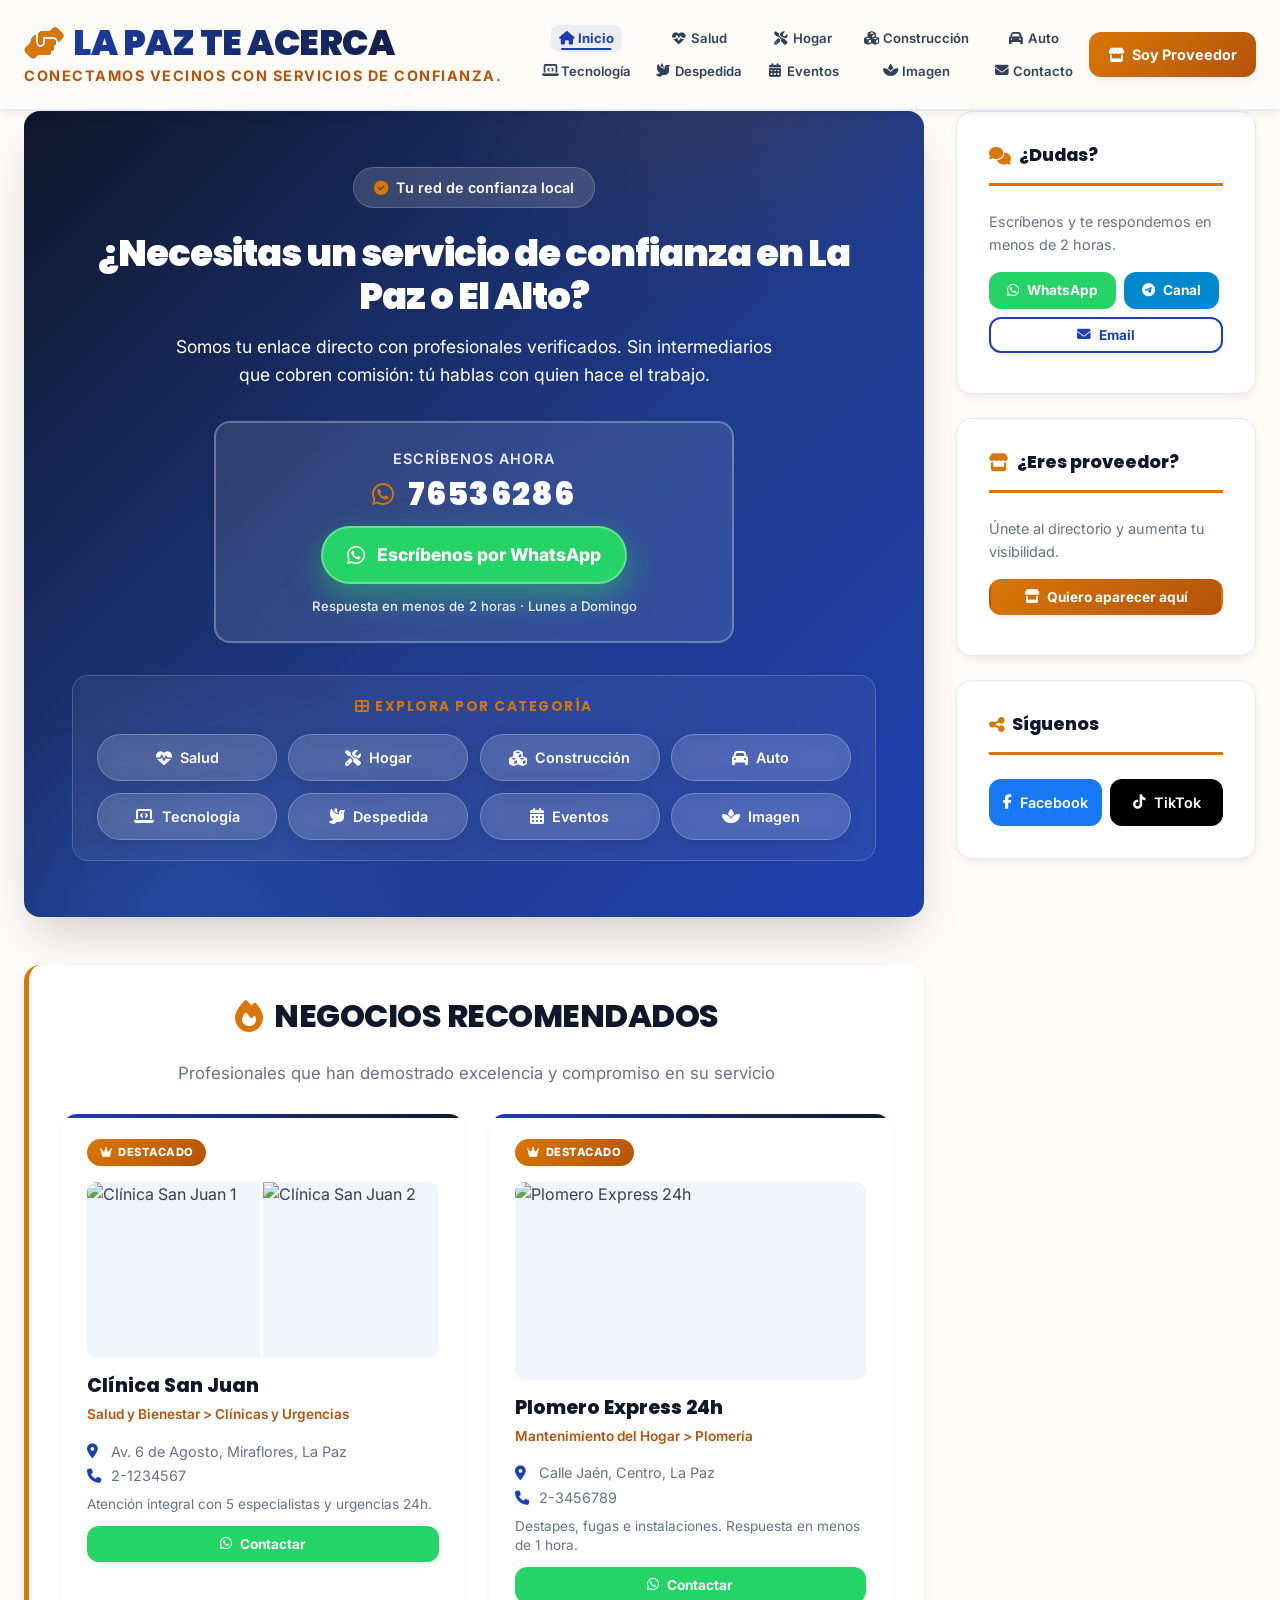
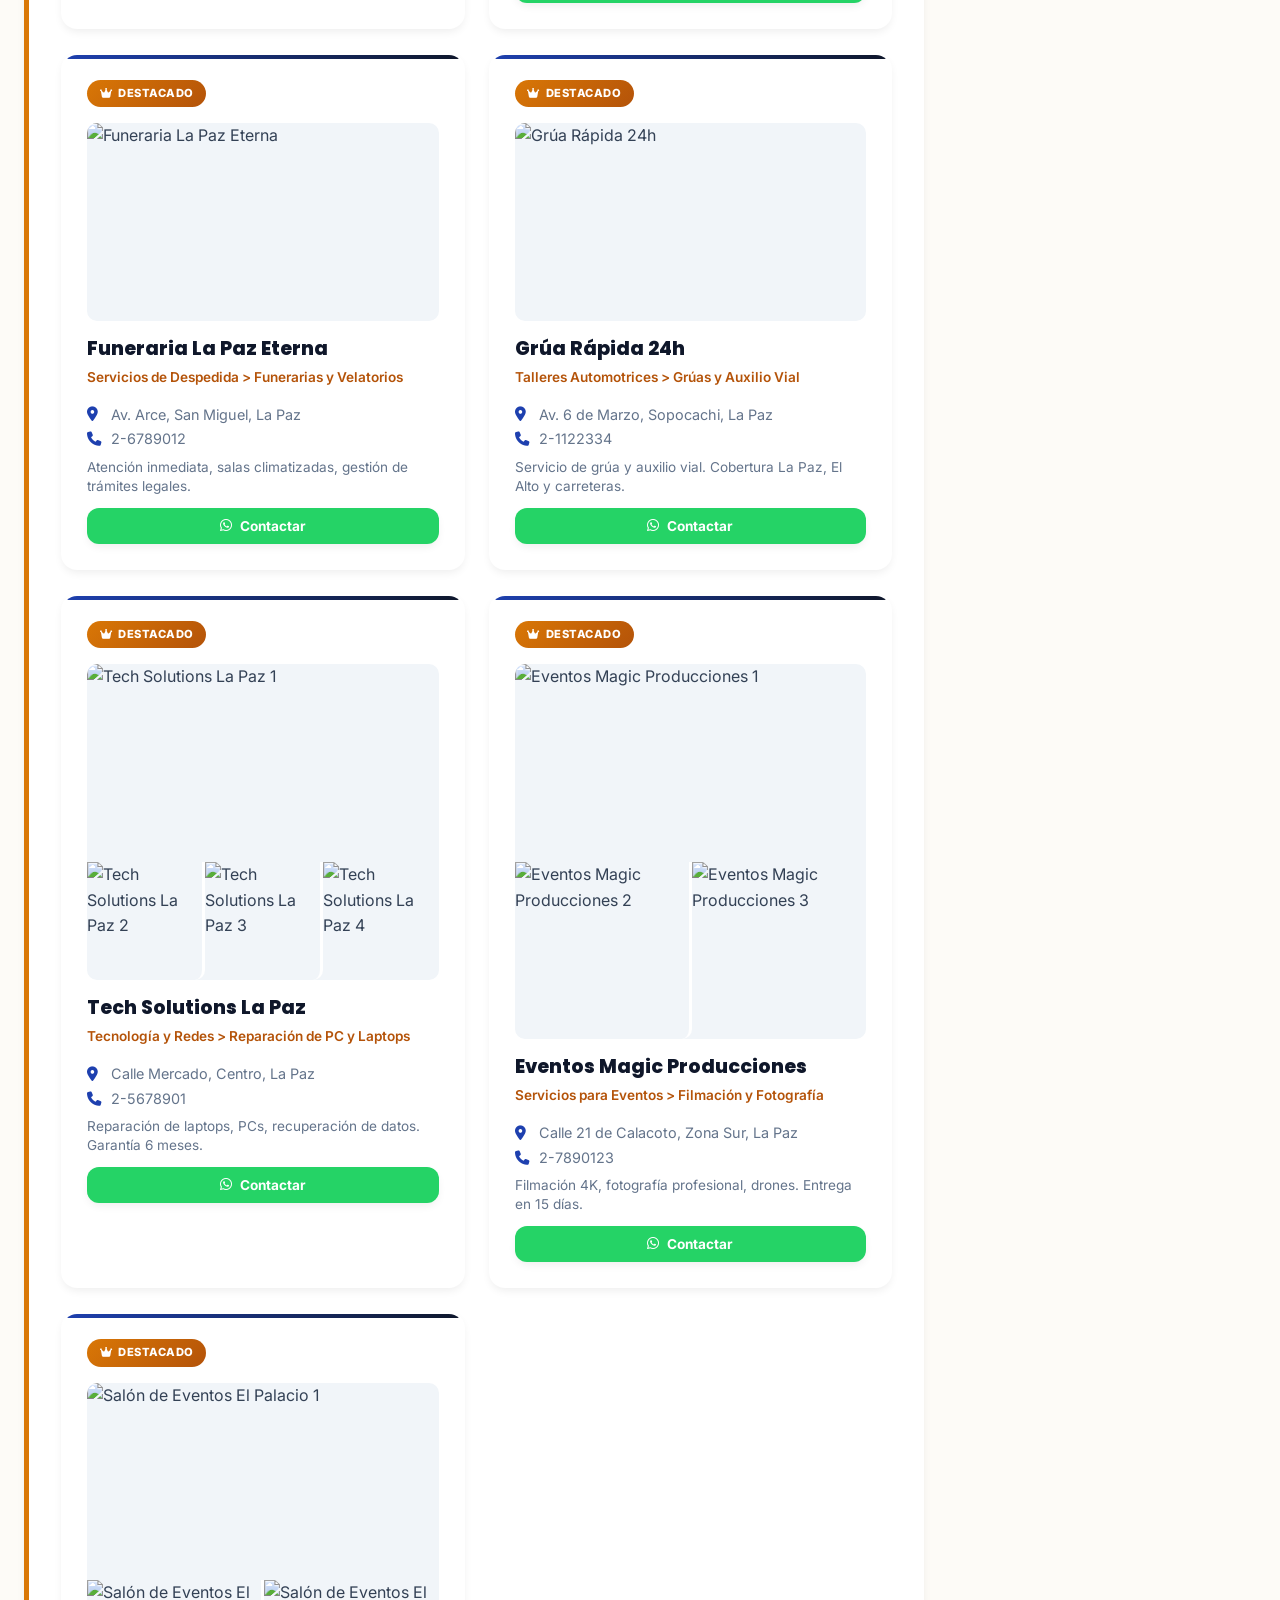
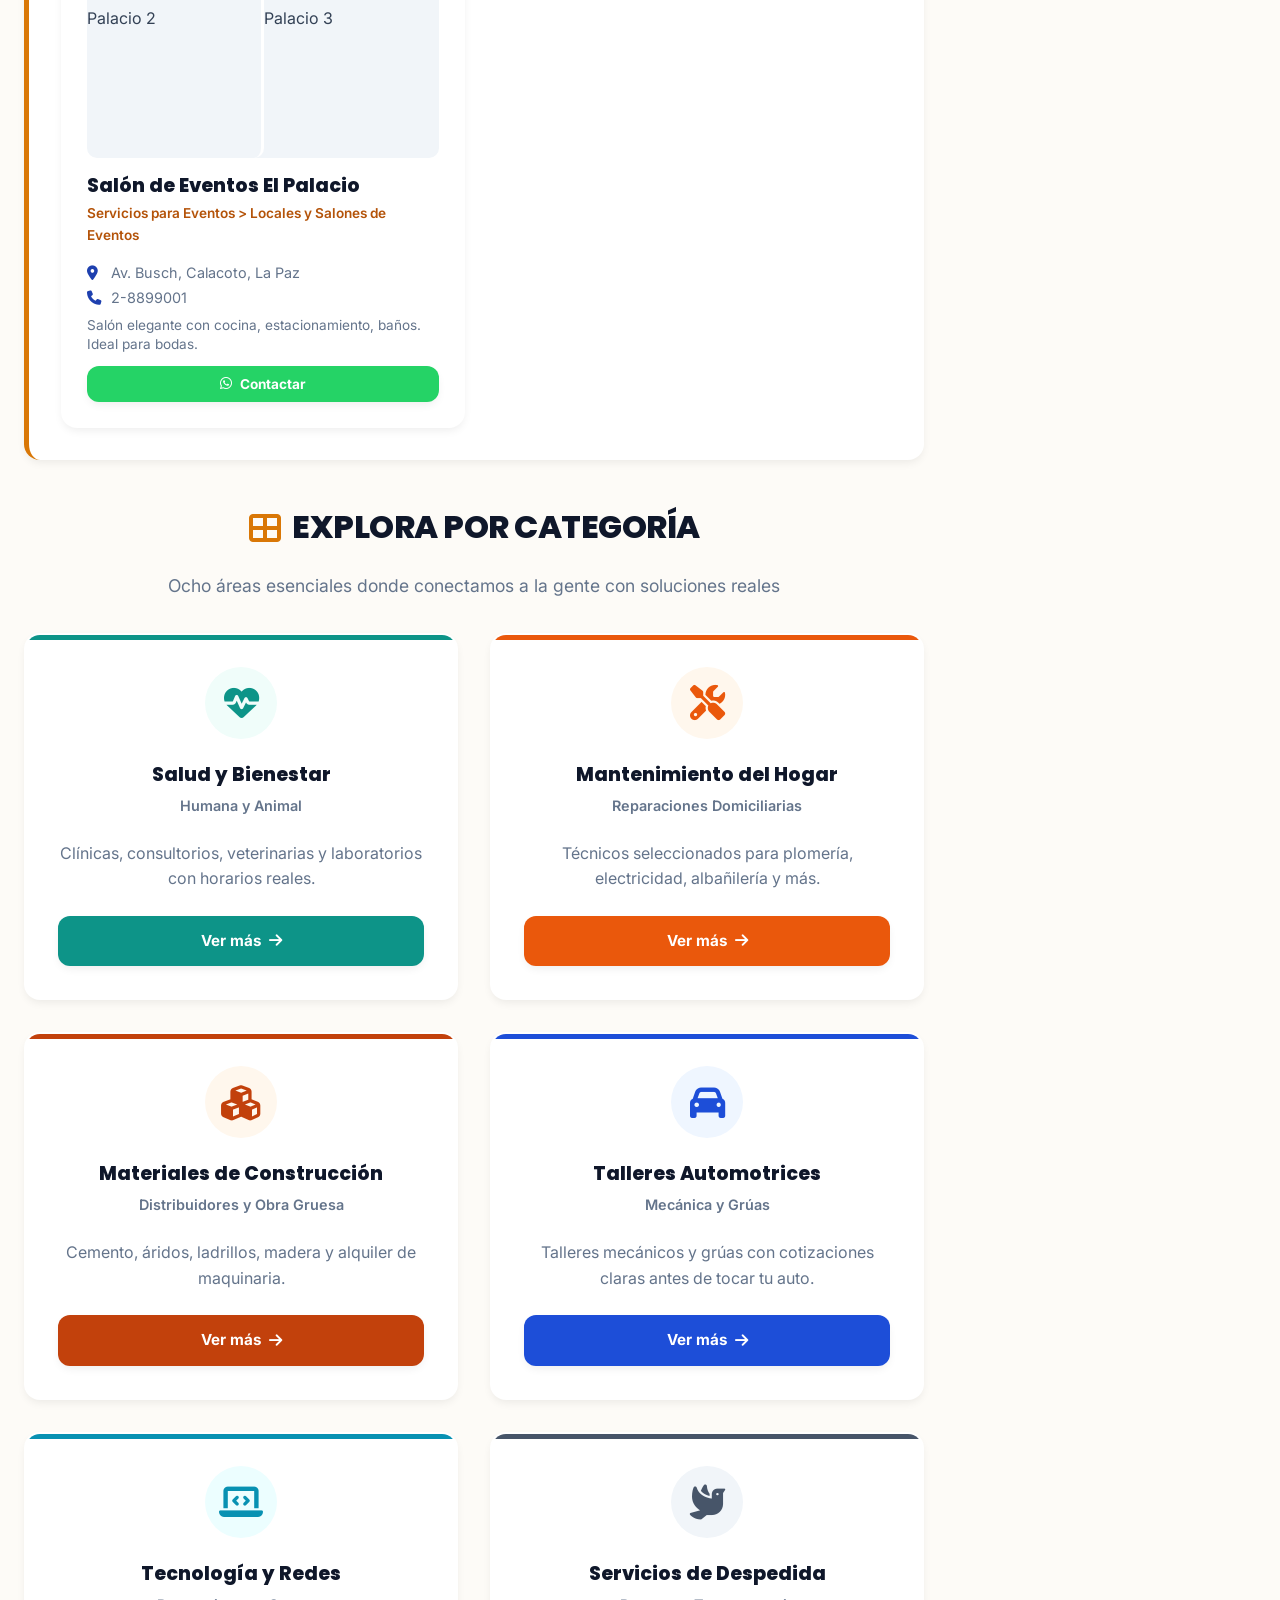
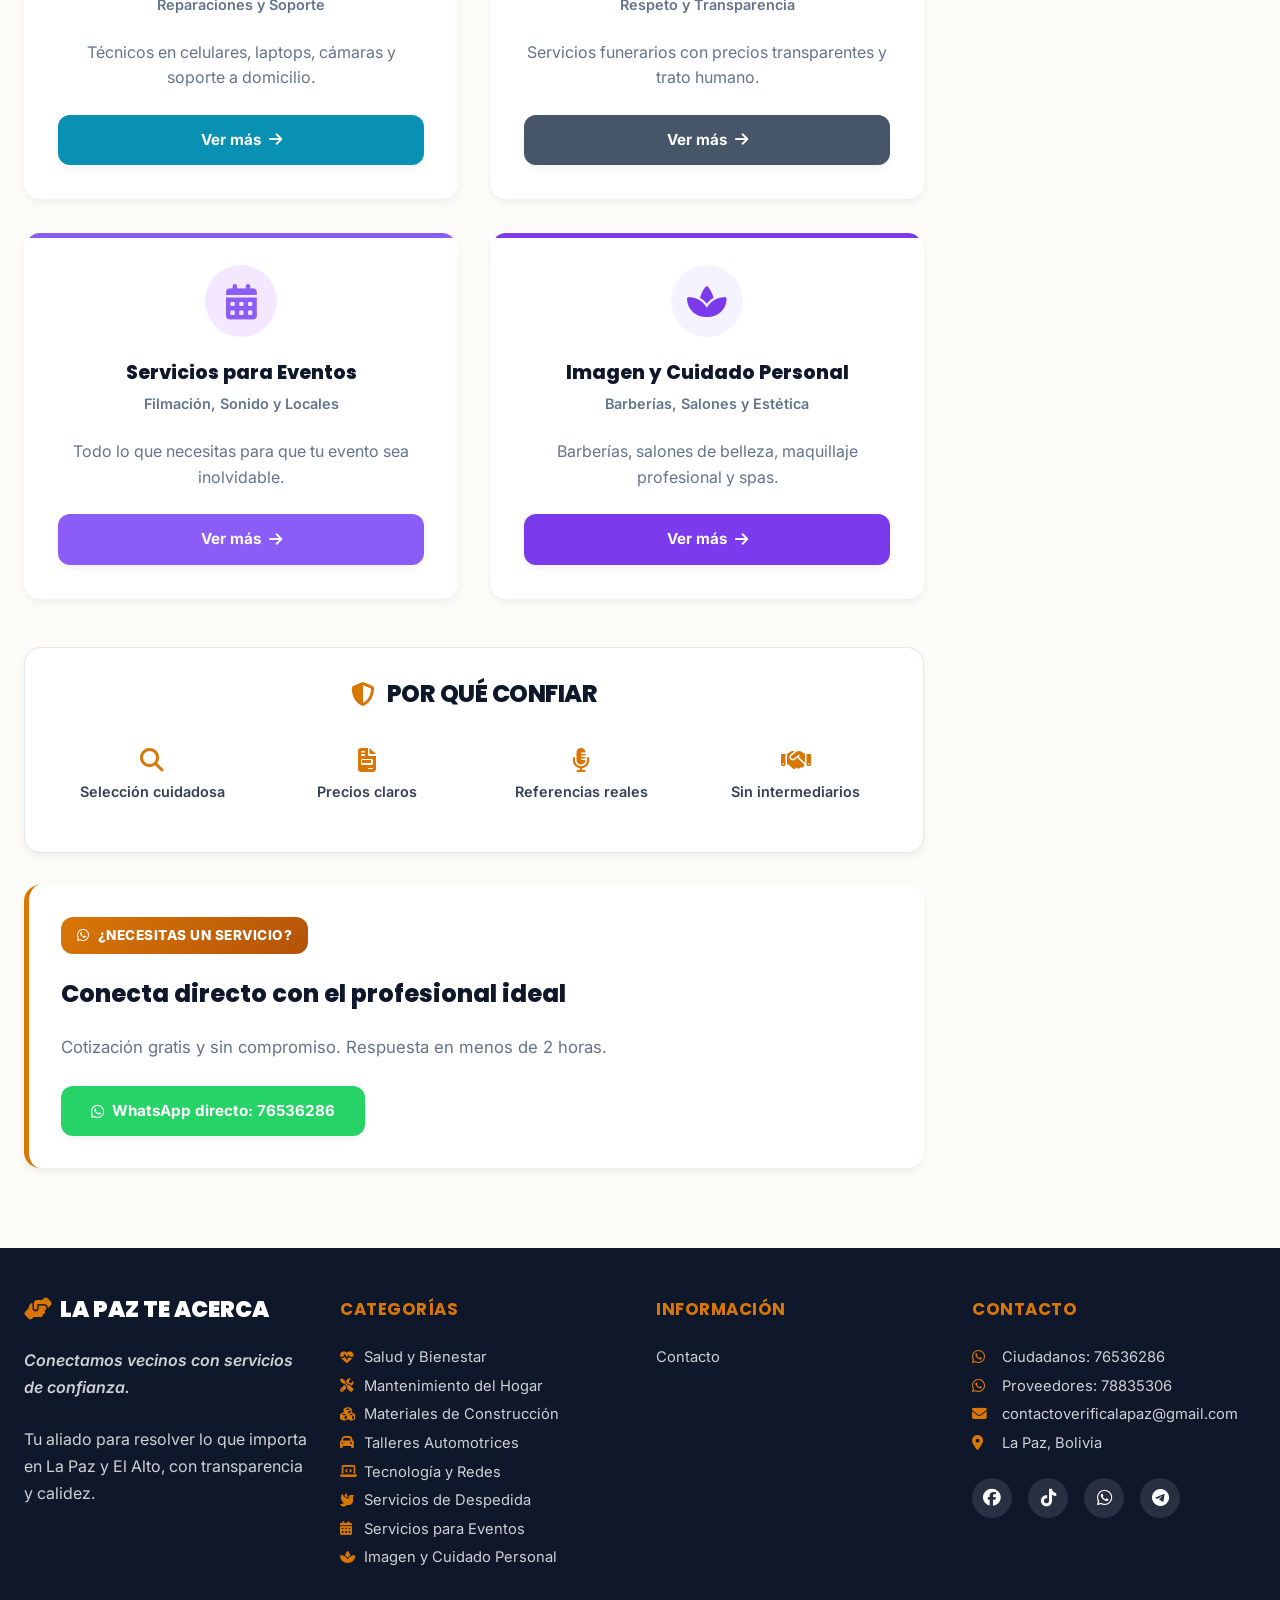
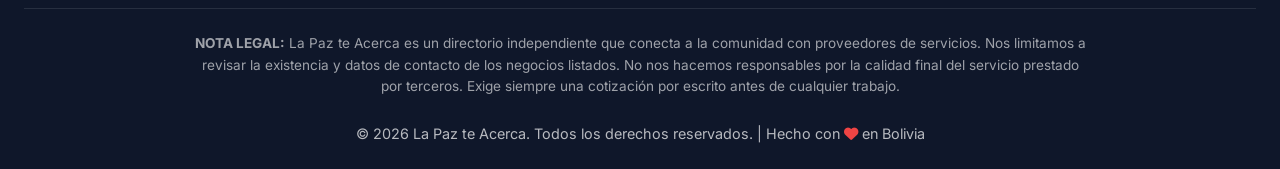
==== index.html @ c063fa9a "Fix v13.8: Cache-buster en registro de SW para evitar recargas manuales" ====
﻿<!DOCTYPE html>
<html lang="es">
<head>
    <meta charset="UTF-8">
    <meta name="viewport" content="width=device-width, initial-scale=1.0">
    <meta name="description" content="La Paz te Acerca - Somos tu enlace directo con servicios de confianza en La Paz y El Alto. Escribe al 76536286 y conéctate sin intermediarios.">
    <meta property="og:title" content="La Paz te Acerca | Tu enlace con servicios de confianza">
    <meta property="og:description" content="Olvídate de buscar a ciegas. Conecta directo con profesionales recomendados en La Paz y El Alto.">
    <meta property="og:type" content="website">
    <meta property="og:url" content="https://lapazteacerca.com/">
    <meta property="og:image" content="https://lapazteacerca.com/img/og-image.jpg">
    <meta property="og:locale" content="es_BO">
    <meta property="og:site_name" content="La Paz te Acerca">
    <meta name="twitter:card" content="summary_large_image">
    <meta name="twitter:title" content="La Paz te Acerca | Tu enlace con servicios de confianza">
    <meta name="twitter:description" content="Conecta directo con profesionales recomendados en La Paz y El Alto.">
    <meta name="twitter:image" content="https://lapazteacerca.com/img/og-image.jpg">
    <meta name="author" content="La Paz te Acerca">
    <meta name="robots" content="index, follow">
    <meta name="theme-color" content="#0F172A">
    <link rel="canonical" href="https://lapazteacerca.com/">
    <title>La Paz te Acerca | Tu enlace con servicios de confianza</title>
    <link rel="icon" type="image/png" href="img/favicon.png">
    <link rel="preconnect" href="https://fonts.googleapis.com">
    <link rel="preconnect" href="https://fonts.gstatic.com" crossorigin>
    <link href="https://fonts.googleapis.com/css2?family=Inter:wght@300;400;500;600;700;800;900&family=Poppins:wght@400;500;600;700;800;900&display=swap" rel="stylesheet">
    <link rel="stylesheet" href="https://cdnjs.cloudflare.com/ajax/libs/font-awesome/6.5.1/css/all.min.css">
    <link rel="stylesheet" href="css/style.css?v=13.0">
    <script>if('serviceWorker' in navigator){navigator.serviceWorker.register('/sw.js?v=13.7').catch(()=>{})}</script>
    <script type="application/ld+json">
    {
        "@context": "https://schema.org",
        "@type": "WebSite",
        "name": "La Paz te Acerca",
        "url": "https://lapazteacerca.com/",
        "description": "Directorio de confianza de servicios en La Paz y El Alto"
    }
    </script>
</head>
<body>

    <!-- ========================================
         HEADER DINÁMICO v13.0
         ======================================== -->
    <header class="header-dynamic" id="header" role="banner">
        <div class="container header-content">
            <a href="index.html" class="logo-link">
                <div class="logo">
                    <h1><i class="fas fa-hands-helping" aria-hidden="true"></i> LA PAZ TE ACERCA</h1>
                    <p class="tagline">Conectamos vecinos con servicios de confianza.</p>
                </div>
            </a>

            <button class="menu-toggle" id="menuToggle" aria-label="Abrir menú" aria-expanded="false" aria-controls="nav">
                <span></span>
                <span></span>
                <span></span>
            </button>

            <nav class="nav-simetrico" id="nav" role="navigation" aria-label="Navegación principal">
                <div class="drawer-header">
                    <span class="drawer-title"><i class="fas fa-hands-helping"></i> La Paz te Acerca</span>
                    <button class="drawer-close" id="drawerClose" aria-label="Cerrar menú"><i class="fas fa-times"></i></button>
                </div>

                <div class="nav-row">
                    <a href="index.html" class="nav-link active" aria-current="page"><i class="fas fa-house" aria-hidden="true"></i> Inicio</a>
                    <a href="salud.html" class="nav-link"><i class="fas fa-heartbeat" aria-hidden="true"></i> Salud</a>
                    <a href="hogar.html" class="nav-link"><i class="fas fa-tools" aria-hidden="true"></i> Hogar</a>
                    <a href="construccion.html" class="nav-link"><i class="fas fa-cubes" aria-hidden="true"></i> Construcción</a>
                    <a href="automotriz.html" class="nav-link"><i class="fas fa-car" aria-hidden="true"></i> Auto</a>
                </div>
                <div class="nav-row">
                    <a href="tecnologia.html" class="nav-link"><i class="fas fa-laptop-code" aria-hidden="true"></i> Tecnología</a>
                    <a href="funerarias.html" class="nav-link"><i class="fas fa-dove" aria-hidden="true"></i> Despedida</a>
                    <a href="eventos.html" class="nav-link"><i class="fas fa-calendar-alt" aria-hidden="true"></i> Eventos</a>
                    <a href="imagen.html" class="nav-link"><i class="fas fa-spa" aria-hidden="true"></i> Imagen</a>
                    <a href="contacto.html" class="nav-link"><i class="fas fa-envelope" aria-hidden="true"></i> Contacto</a>
                </div>

                <a href="contacto.html" class="cta-proveedor drawer-cta">
                    <i class="fas fa-store" aria-hidden="true"></i> Soy Proveedor
                </a>
            </nav>

            <a href="contacto.html" class="cta-proveedor">
                <i class="fas fa-store" aria-hidden="true"></i> Soy Proveedor
            </a>
        </div>
    </header>

    <main class="main-content" role="main">
        <div class="container content-grid">
            <div class="content-main">

                <!-- ========================================
                     HERO v13.0
                     ======================================== -->
                <section class="hero" aria-labelledby="hero-title">
                    <div class="hero-content">
                        <div class="hero-badge fade-in" data-categoria="Inicio">
                            <i class="fas fa-check-circle" aria-hidden="true"></i>
                            Tu red de confianza local
                        </div>

                        <h2 class="hero-title fade-in" id="hero-title">
                            ¿Necesitas un servicio de confianza en La Paz o El Alto?
                        </h2>

                        <p class="hero-subtitle fade-in">
                            Somos tu enlace directo con profesionales verificados. Sin intermediarios que cobren comisión: tú hablas con quien hace el trabajo.
                        </p>

                        <div class="hero-number fade-in">
                            <p class="hero-number-label">Escríbenos ahora</p>
                            <a href="https://wa.me/59176536286" class="hero-number-tel" target="_blank" rel="noopener noreferrer">
                                <i class="fab fa-whatsapp" aria-hidden="true"></i>
                                76536286
                            </a>
                            <div class="hero-number-actions">
                                <a href="https://wa.me/59176536286?text=Hola,%20necesito%20un%20servicio%20en%20La%20Paz" 
                                   class="btn-wa-hero" 
                                   target="_blank" 
                                   rel="noopener noreferrer">
                                    <i class="fab fa-whatsapp" aria-hidden="true"></i>
                                    Escríbenos por WhatsApp
                                </a>
                            </div>
                            <p class="hero-number-note">Respuesta en menos de 2 horas · Lunes a Domingo</p>
                        </div>

                        <div class="hero-chips-wrapper fade-in">
                            <p class="hero-chips-title">
                                <i class="fas fa-th-large" aria-hidden="true"></i> Explora por categoría
                            </p>
                            <div class="hero-chips" id="heroChips">
                                <a href="salud.html" class="chip"><i class="fas fa-heartbeat"></i> Salud</a>
                                <a href="hogar.html" class="chip"><i class="fas fa-tools"></i> Hogar</a>
                                <a href="construccion.html" class="chip"><i class="fas fa-cubes"></i> Construcción</a>
                                <a href="automotriz.html" class="chip"><i class="fas fa-car"></i> Auto</a>
                                <a href="tecnologia.html" class="chip"><i class="fas fa-laptop-code"></i> Tecnología</a>
                                <a href="funerarias.html" class="chip"><i class="fas fa-dove"></i> Despedida</a>
                                <a href="eventos.html" class="chip"><i class="fas fa-calendar-alt"></i> Eventos</a>
                                <a href="imagen.html" class="chip"><i class="fas fa-spa"></i> Imagen</a>
                            </div>
                        </div>
                    </div>
                </section>

                <!-- ========================================
                     NEGOCIOS RECOMENDADOS
                     ======================================== -->
                <section class="featured-section fade-in" aria-labelledby="destacados-title">
                    <h2 class="section-title" id="destacados-title">
                        <i class="fas fa-fire" aria-hidden="true"></i>
                        NEGOCIOS RECOMENDADOS
                    </h2>
                    <p class="section-description">
                        Profesionales que han demostrado excelencia y compromiso en su servicio
                    </p>
                    <div id="destacados-container" class="destacados-grid">
                        <div class="skeleton-card"><div class="skeleton-badge"></div><div class="skeleton-title"></div><div class="skeleton-text"></div><div class="skeleton-text short"></div><div class="skeleton-button"></div></div>
                        <div class="skeleton-card"><div class="skeleton-badge"></div><div class="skeleton-title"></div><div class="skeleton-text"></div><div class="skeleton-text short"></div><div class="skeleton-button"></div></div>
                        <div class="skeleton-card"><div class="skeleton-badge"></div><div class="skeleton-title"></div><div class="skeleton-text"></div><div class="skeleton-text short"></div><div class="skeleton-button"></div></div>
                    </div>
                </section>

                <!-- ========================================
                     CATEGORÍAS
                     ======================================== -->
                <section class="categories-section" id="categorias" aria-labelledby="categorias-title">
                    <h2 class="section-title fade-in" id="categorias-title">
                        <i class="fas fa-th-large" aria-hidden="true"></i>
                        EXPLORA POR CATEGORÍA
                    </h2>
                    <p class="section-description fade-in">
                        Ocho áreas esenciales donde conectamos a la gente con soluciones reales
                    </p>
                    <div class="categories-grid" id="categoriesGrid">

                        <article class="category-card category-salud fade-in">
                            <div class="category-icon"><i class="fas fa-heartbeat" aria-hidden="true"></i></div>
                            <h3>Salud y Bienestar</h3>
                            <p class="category-subtitle">Humana y Animal</p>
                            <p>Clínicas, consultorios, veterinarias y laboratorios con horarios reales.</p>
                            <div class="category-actions">
                                <a href="salud.html" class="btn btn-salud">Ver más <i class="fas fa-arrow-right" aria-hidden="true"></i></a>
                            </div>
                        </article>

                        <article class="category-card category-hogar fade-in">
                            <div class="category-icon"><i class="fas fa-tools" aria-hidden="true"></i></div>
                            <h3>Mantenimiento del Hogar</h3>
                            <p class="category-subtitle">Reparaciones Domiciliarias</p>
                            <p>Técnicos seleccionados para plomería, electricidad, albañilería y más.</p>
                            <div class="category-actions">
                                <a href="hogar.html" class="btn btn-hogar">Ver más <i class="fas fa-arrow-right" aria-hidden="true"></i></a>
                            </div>
                        </article>

                        <article class="category-card category-construccion fade-in">
                            <div class="category-icon"><i class="fas fa-cubes" aria-hidden="true"></i></div>
                            <h3>Materiales de Construcción</h3>
                            <p class="category-subtitle">Distribuidores y Obra Gruesa</p>
                            <p>Cemento, áridos, ladrillos, madera y alquiler de maquinaria.</p>
                            <div class="category-actions">
                                <a href="construccion.html" class="btn btn-construccion">Ver más <i class="fas fa-arrow-right" aria-hidden="true"></i></a>
                            </div>
                        </article>

                        <article class="category-card category-auto fade-in">
                            <div class="category-icon"><i class="fas fa-car" aria-hidden="true"></i></div>
                            <h3>Talleres Automotrices</h3>
                            <p class="category-subtitle">Mecánica y Grúas</p>
                            <p>Talleres mecánicos y grúas con cotizaciones claras antes de tocar tu auto.</p>
                            <div class="category-actions">
                                <a href="automotriz.html" class="btn btn-auto">Ver más <i class="fas fa-arrow-right" aria-hidden="true"></i></a>
                            </div>
                        </article>

                        <article class="category-card category-tecnologia fade-in">
                            <div class="category-icon"><i class="fas fa-laptop-code" aria-hidden="true"></i></div>
                            <h3>Tecnología y Redes</h3>
                            <p class="category-subtitle">Reparaciones y Soporte</p>
                            <p>Técnicos en celulares, laptops, cámaras y soporte a domicilio.</p>
                            <div class="category-actions">
                                <a href="tecnologia.html" class="btn btn-tecnologia">Ver más <i class="fas fa-arrow-right" aria-hidden="true"></i></a>
                            </div>
                        </article>

                        <article class="category-card category-funeraria fade-in">
                            <div class="category-icon"><i class="fas fa-dove" aria-hidden="true"></i></div>
                            <h3>Servicios de Despedida</h3>
                            <p class="category-subtitle">Respeto y Transparencia</p>
                            <p>Servicios funerarios con precios transparentes y trato humano.</p>
                            <div class="category-actions">
                                <a href="funerarias.html" class="btn btn-funeraria">Ver más <i class="fas fa-arrow-right" aria-hidden="true"></i></a>
                            </div>
                        </article>

                        <article class="category-card category-eventos fade-in">
                            <div class="category-icon"><i class="fas fa-calendar-alt" aria-hidden="true"></i></div>
                            <h3>Servicios para Eventos</h3>
                            <p class="category-subtitle">Filmación, Sonido y Locales</p>
                            <p>Todo lo que necesitas para que tu evento sea inolvidable.</p>
                            <div class="category-actions">
                                <a href="eventos.html" class="btn btn-eventos">Ver más <i class="fas fa-arrow-right" aria-hidden="true"></i></a>
                            </div>
                        </article>

                        <article class="category-card category-imagen fade-in">
                            <div class="category-icon"><i class="fas fa-spa" aria-hidden="true"></i></div>
                            <h3>Imagen y Cuidado Personal</h3>
                            <p class="category-subtitle">Barberías, Salones y Estética</p>
                            <p>Barberías, salones de belleza, maquillaje profesional y spas.</p>
                            <div class="category-actions">
                                <a href="imagen.html" class="btn btn-imagen">Ver más <i class="fas fa-arrow-right" aria-hidden="true"></i></a>
                            </div>
                        </article>

                    </div>
                </section>

                <!-- ========================================
                     TRUST BAR
                     ======================================== -->
                <section class="trust-bar fade-in" aria-labelledby="trust-title">
                    <h2 class="section-title" id="trust-title" style="font-size:1.5rem;">
                        <i class="fas fa-shield-alt" aria-hidden="true"></i>
                        POR QUÉ CONFIAR
                    </h2>
                    <div class="trust-grid">
                        <div class="trust-item"><i class="fas fa-search" aria-hidden="true"></i><span>Selección cuidadosa</span></div>
                        <div class="trust-item"><i class="fas fa-file-invoice" aria-hidden="true"></i><span>Precios claros</span></div>
                        <div class="trust-item"><i class="fas fa-microphone-alt" aria-hidden="true"></i><span>Referencias reales</span></div>
                        <div class="trust-item"><i class="fas fa-handshake" aria-hidden="true"></i><span>Sin intermediarios</span></div>
                    </div>
                </section>

                <!-- ========================================
                     CTA FINAL
                     ======================================== -->
                <section class="featured-section fade-in cta-final" aria-labelledby="cta-title">
                    <div class="featured-badge">
                        <i class="fab fa-whatsapp" aria-hidden="true"></i>
                        ¿NECESITAS UN SERVICIO?
                    </div>
                    <h3 id="cta-title">Conecta directo con el profesional ideal</h3>
                    <p>Cotización gratis y sin compromiso. Respuesta en menos de 2 horas.</p>
                    <a href="https://wa.me/59176536286?text=Hola,%20necesito%20un%20servicio"
                       class="btn btn-whatsapp"
                       target="_blank"
                       rel="noopener noreferrer">
                        <i class="fab fa-whatsapp" aria-hidden="true"></i>
                        WhatsApp directo: 76536286
                    </a>
                </section>

            </div>

            <!-- ========================================
                 SIDEBAR
                 ======================================== -->
            <aside class="sidebar" role="complementary">

                <div class="sidebar-section fade-in">
                    <h3><i class="fas fa-comments" aria-hidden="true"></i> ¿Dudas?</h3>
                    <p style="font-size:.9rem; margin-bottom:1rem;">Escríbenos y te respondemos en menos de 2 horas.</p>
                    <div style="display:flex; gap:.5rem; flex-wrap:wrap;">
                        <a href="https://wa.me/59176536286" class="btn btn-whatsapp btn-sm" target="_blank" rel="noopener noreferrer"><i class="fab fa-whatsapp" aria-hidden="true"></i> WhatsApp</a>
                        <a href="https://t.me/verificalapaz" class="btn btn-telegram btn-sm" target="_blank" rel="noopener noreferrer"><i class="fab fa-telegram" aria-hidden="true"></i> Canal</a>
                    </div>
                    <a href="mailto:contactoverificalapaz@gmail.com" class="btn btn-outline btn-sm btn-block" style="margin-top:.5rem;"><i class="fas fa-envelope" aria-hidden="true"></i> Email</a>
                </div>

                <div class="sidebar-section fade-in">
                    <h3><i class="fas fa-store" aria-hidden="true"></i> ¿Eres proveedor?</h3>
                    <p style="font-size:.9rem; margin-bottom:1rem;">Únete al directorio y aumenta tu visibilidad.</p>
                    <a href="contacto.html" class="btn btn-primary btn-sm btn-block"><i class="fas fa-store" aria-hidden="true"></i> Quiero aparecer aquí</a>
                </div>

                <div class="sidebar-section fade-in">
                    <h3><i class="fas fa-share-alt" aria-hidden="true"></i> Síguenos</h3>
                    <div class="social-grid">
                        <a href="https://facebook.com/ContactoverificaLaPaz" class="social-link facebook" target="_blank" rel="noopener noreferrer"><i class="fab fa-facebook-f" aria-hidden="true"></i><span>Facebook</span></a>
                        <a href="https://tiktok.com/@verifica_la_paz" class="social-link tiktok" target="_blank" rel="noopener noreferrer"><i class="fab fa-tiktok" aria-hidden="true"></i><span>TikTok</span></a>
                    </div>
                </div>

            </aside>
        </div>
    </main>

    <!-- ========================================
         FOOTER
         ======================================== -->
    <footer class="footer" role="contentinfo">
        <div class="container">
            <div class="footer-content">

                <div class="footer-section">
                    <h3><i class="fas fa-hands-helping" aria-hidden="true"></i> LA PAZ TE ACERCA</h3>
                    <p class="footer-tagline">Conectamos vecinos con servicios de confianza.</p>
                    <p>Tu aliado para resolver lo que importa en La Paz y El Alto, con transparencia y calidez.</p>
                </div>

                <div class="footer-section">
                    <h4>Categorías</h4>
                    <ul>
                        <li><a href="salud.html"><i class="fas fa-heartbeat" aria-hidden="true"></i> Salud y Bienestar</a></li>
                        <li><a href="hogar.html"><i class="fas fa-tools" aria-hidden="true"></i> Mantenimiento del Hogar</a></li>
                        <li><a href="construccion.html"><i class="fas fa-cubes" aria-hidden="true"></i> Materiales de Construcción</a></li>
                        <li><a href="automotriz.html"><i class="fas fa-car" aria-hidden="true"></i> Talleres Automotrices</a></li>
                        <li><a href="tecnologia.html"><i class="fas fa-laptop-code" aria-hidden="true"></i> Tecnología y Redes</a></li>
                        <li><a href="funerarias.html"><i class="fas fa-dove" aria-hidden="true"></i> Servicios de Despedida</a></li>
                        <li><a href="eventos.html"><i class="fas fa-calendar-alt" aria-hidden="true"></i> Servicios para Eventos</a></li>
                        <li><a href="imagen.html"><i class="fas fa-spa" aria-hidden="true"></i> Imagen y Cuidado Personal</a></li>
                    </ul>
                </div>

                <div class="footer-section">
                    <h4>Información</h4>
                    <ul><li><a href="contacto.html">Contacto</a></li></ul>
                </div>

                <div class="footer-section">
                    <h4>Contacto</h4>
                    <ul class="contact-info">
                        <li><i class="fab fa-whatsapp" aria-hidden="true"></i> Ciudadanos: 76536286</li>
                        <li><i class="fab fa-whatsapp" aria-hidden="true"></i> Proveedores: 78835306</li>
                        <li><i class="fas fa-envelope" aria-hidden="true"></i> contactoverificalapaz@gmail.com</li>
                        <li><i class="fas fa-map-marker-alt" aria-hidden="true"></i> La Paz, Bolivia</li>
                    </ul>
                    <div class="footer-social">
                        <a href="https://facebook.com/ContactoverificaLaPaz" target="_blank" rel="noopener noreferrer" aria-label="Facebook"><i class="fab fa-facebook" aria-hidden="true"></i></a>
                        <a href="https://tiktok.com/@verifica_la_paz" target="_blank" rel="noopener noreferrer" aria-label="TikTok"><i class="fab fa-tiktok" aria-hidden="true"></i></a>
                        <a href="https://wa.me/59176536286" target="_blank" rel="noopener noreferrer" aria-label="WhatsApp"><i class="fab fa-whatsapp" aria-hidden="true"></i></a>
                        <a href="https://t.me/verificalapaz" target="_blank" rel="noopener noreferrer" aria-label="Telegram"><i class="fab fa-telegram" aria-hidden="true"></i></a>
                    </div>
                </div>

            </div>

            <div class="footer-bottom">
                <div class="footer-legal">
                    <p><strong>NOTA LEGAL:</strong> La Paz te Acerca es un directorio independiente que conecta a la comunidad con proveedores de servicios. Nos limitamos a revisar la existencia y datos de contacto de los negocios listados. No nos hacemos responsables por la calidad final del servicio prestado por terceros. Exige siempre una cotización por escrito antes de cualquier trabajo.</p>
                </div>
                <p class="copyright">© <span id="current-year"></span> La Paz te Acerca. Todos los derechos reservados. | Hecho con <i class="fas fa-heart" aria-hidden="true"></i> en Bolivia</p>
            </div>
        </div>
    </footer>

    <!-- ========================================
         TOAST / BACK TO TOP / OVERLAY
         ======================================== -->
    <div id="toast-container" class="toast-container" aria-live="polite" aria-atomic="true"></div>
    <button id="backToTop" class="back-to-top" aria-label="Volver arriba" title="Volver arriba"><i class="fas fa-arrow-up" aria-hidden="true"></i></button>
    <div class="nav-overlay" id="navOverlay"></div>

    <!-- ========================================
         SCRIPTS
         ======================================== -->
    <script src="js/main.js?v=13.0"></script>
    <script>
        document.getElementById('current-year').textContent = new Date().getFullYear();
    </script>

</body>
</html>
---- css/style.css ----
﻿/* ============================================================
   LA PAZ TE ACERCA — CSS PÚBLICO v13.6
   Doctrina: rescatar lo operativo, reinventar lo estético.
   
   Cambios v13.0:
   - Importa tokens.css (variables compartidas con admin).
   - Eliminado .mobile-showcase (código muerto).
   - Filtros dinámicos (no depende del texto del HTML).
   - WhatsApp seguro (no convierte fijos en enlaces).
   
   Cambios v13.1:
   - FIX: Logo con padding-right para respiración visual.
   
   Cambios v13.2:
   - FIX: Sidebar contacto legible (texto gris oscuro sobre blanco).
   
   Cambios v13.3:
   - FIX: Header simplificado - menú centrado sin CTA.
   
   Cambios v13.4:
   - FIX: Grid 3 columnas (logo | nav centrado | CTA).
   
   Cambios v13.5:
   - FIX: Nav en grid 5×2 (como chips del hero).
   
   Cambios v13.6:
   - FIX: Header gap reducido para evitar solapamiento CTA.
   - FIX: Nav-link padding ajustado para mejor distribución.
   ============================================================ */

@import url('tokens.css');

/* ---------- 0. RESET ---------- */
*, *::before, *::after { margin: 0; padding: 0; box-sizing: border-box; }

html { scroll-behavior: smooth; font-size: 16px; }

body {
  font-family: var(--f-cuerpo);
  font-size: var(--fs-body);
  line-height: 1.6;
  color: var(--gris-oscuro);
  background: var(--fondo);
  -webkit-font-smoothing: antialiased;
  -moz-osx-font-smoothing: grayscale;
  overflow-x: hidden;
}

::selection { background: var(--ocre-calidad); color: var(--blanco); }

img { max-width: 100%; height: auto; display: block; }

a { text-decoration: none; color: inherit; }

ul { list-style: none; }

*:focus-visible {
  outline: 3px solid var(--ocre-calidad);
  outline-offset: 2px;
  border-radius: var(--r-sm);
}

.container { max-width: 1280px; margin: 0 auto; padding: 0 1.5rem; width: 100%; }

.content-grid { display: grid; grid-template-columns: 1fr; gap: var(--sp-4); align-items: start; }
.content-main { min-width: 0; }

@media (min-width: 992px) {
  .content-grid { grid-template-columns: 1fr 300px; }
}

/* ============================================================
   1. HEADER + NAV (3 columnas: logo | nav grid 5×2 | CTA)
   ============================================================ */
.header-dynamic {
  background: rgba(253, 251, 247, .98);
  backdrop-filter: blur(18px);
  -webkit-backdrop-filter: blur(18px);
  border-bottom: 2px solid rgba(226, 232, 240, .8);
  padding: var(--sp-3) 0;
  position: sticky;
  top: 0;
  z-index: var(--z-header);
  box-shadow: var(--sh-2);
  transition: var(--t-norm);
}

.header-dynamic.scrolled { padding: var(--sp-2) 0; box-shadow: var(--sh-3); }

/* FIX v13.6: Gap reducido de sp-3 a sp-2 para evitar solapamiento */
.header-content {
  display: grid;
  grid-template-columns: auto 1fr auto;
  align-items: center;
  gap: var(--sp-2); /* 16px en lugar de 24px */
  width: 100%;
  max-width: 1400px;
  margin: 0 auto;
  padding: 0 1.5rem;
}

/* Logo */
.logo-link { display: flex; text-decoration: none; }

/* FIX v13.1 + v13.6: Padding derecho reducido */
.logo { 
  display: flex; 
  flex-direction: column; 
  flex-shrink: 0;
  padding-right: var(--sp-2); /* 16px en lugar de 24px */
}

.logo h1 {
  font-family: var(--f-titulo);
  font-size: clamp(1.5rem, 4vw, 2.2rem);
  font-weight: 900;
  background: var(--grad-azul);
  -webkit-background-clip: text;
  background-clip: text;
  -webkit-text-fill-color: transparent;
  letter-spacing: -.5px;
  display: flex;
  align-items: center;
  gap: .6rem;
  line-height: 1.1;
  white-space: nowrap;
  transition: transform .3s;
}

.logo h1 i {
  color: var(--ocre-calidad);
  -webkit-text-fill-color: var(--ocre-calidad);
  font-size: clamp(1.4rem, 4vw, 2rem);
}

.logo-link:hover .logo h1 { transform: scale(1.03); }

.tagline {
  font-size: clamp(.75rem, 1.5vw, .9rem);
  color: var(--ocre-oscuro);
  font-weight: 700;
  text-transform: uppercase;
  letter-spacing: 1.5px;
  margin-top: 4px;
  line-height: 1.3;
  white-space: nowrap;
}

/* FIX v13.5 + v13.6: NAV en grid 5×2 con padding ajustado */
.nav-simetrico {
  display: grid;
  grid-template-columns: repeat(5, 1fr);
  grid-template-rows: repeat(2, auto);
  justify-items: center;
  align-items: center;
  gap: .4rem .6rem; /* Reducido de .5rem .8rem */
  flex: 1;
  min-width: 0;
}

.nav-row { display: contents; }

/* FIX v13.6: Padding reducido para que quepan mejor los 10 items */
.nav-link {
  display: flex;
  align-items: center;
  justify-content: center;
  gap: .3rem; /* Reducido de .4rem */
  color: var(--gris-oscuro);
  font-weight: 600;
  font-size: .82rem; /* Reducido de .85rem */
  padding: .4rem .5rem; /* Reducido de .5rem .7rem */
  border-radius: var(--r-sm);
  transition: var(--t-fast);
  position: relative;
  white-space: nowrap;
  line-height: 1;
}

.nav-link::after {
  content: '';
  position: absolute;
  bottom: 2px;
  left: 50%;
  transform: translateX(-50%);
  width: 0;
  height: 2px;
  background: var(--azul-confianza);
  transition: var(--t-norm);
}

.nav-link:hover::after, .nav-link.active::after { width: 70%; }

.nav-link:hover { color: var(--azul-confianza); background: rgba(30, 64, 175, .05); }

.nav-link.active { color: var(--azul-confianza); background: rgba(30, 64, 175, .08); font-weight: 700; }

.nav-link i { font-size: .85rem; width: 14px; text-align: center; flex-shrink: 0; }

/* CTA proveedor (visible en desktop, oculto en móvil) */
.cta-proveedor, .btn-proveedor {
  display: inline-flex;
  align-items: center;
  gap: .5rem;
  background: var(--grad-ocre);
  color: var(--blanco);
  font-weight: 700;
  font-size: .9rem;
  padding: .7rem 1.2rem;
  border-radius: var(--r-md);
  box-shadow: var(--sh-2);
  transition: var(--t-norm);
  white-space: nowrap;
  flex-shrink: 0;
  position: relative;
  overflow: hidden;
  justify-self: end;
}

.cta-proveedor::before, .btn-proveedor::before {
  content: '';
  position: absolute;
  top: 50%;
  left: 50%;
  width: 0;
  height: 0;
  border-radius: 50%;
  background: rgba(255, 255, 255, .3);
  transform: translate(-50%, -50%);
  transition: width .6s, height .6s;
}

.cta-proveedor:hover::before, .btn-proveedor:hover::before { width: 300px; height: 300px; }

.cta-proveedor:hover, .btn-proveedor:hover { transform: translateY(-3px); box-shadow: var(--glow-ocre); color: var(--blanco); }

/* Hamburguesa */
.menu-toggle {
  display: none;
  flex-direction: column;
  justify-content: center;
  align-items: center;
  gap: 5px;
  background: none;
  border: none;
  cursor: pointer;
  padding: 8px;
  min-width: 44px;
  min-height: 44px;
  border-radius: var(--r-sm);
  transition: var(--t-fast);
  z-index: var(--z-toggle);
  flex-shrink: 0;
}

.menu-toggle:hover { background: rgba(30, 64, 175, .05); }

.menu-toggle span {
  width: 22px;
  height: 2.5px;
  background: var(--azul-profundo);
  border-radius: 2px;
  transition: var(--t-norm);
  display: block;
}

.menu-toggle.active span:nth-child(1) { transform: rotate(45deg) translate(5px, 5px); }
.menu-toggle.active span:nth-child(2) { opacity: 0; }
.menu-toggle.active span:nth-child(3) { transform: rotate(-45deg) translate(7px, -6px); }

/* Overlay */
.nav-overlay {
  position: fixed;
  inset: 0;
  background: rgba(0, 0, 0, .5);
  backdrop-filter: blur(4px);
  z-index: var(--z-overlay);
  opacity: 0;
  visibility: hidden;
  transition: opacity .3s, visibility .3s;
  pointer-events: none;
}

.nav-overlay.active { opacity: 1; visibility: visible; pointer-events: auto; }

/* ============================================================
   2. HERO
   ============================================================ */
.hero {
  background: var(--grad-hero);
  color: var(--blanco);
  padding: clamp(2rem, 6vw, 3.5rem) clamp(1.5rem, 4vw, 3rem);
  border-radius: var(--r-lg);
  margin-bottom: var(--sp-5);
  position: relative;
  overflow: hidden;
  box-shadow: var(--sh-4);
}

.hero::before {
  content: '';
  position: absolute;
  top: -50%;
  right: -10%;
  width: 600px;
  height: 600px;
  background: radial-gradient(circle, rgba(217, 119, 6, .15), transparent 70%);
  border-radius: 50%;
  animation: float 8s ease-in-out infinite;
}

.hero::after {
  content: '';
  position: absolute;
  bottom: -30%;
  left: -10%;
  width: 500px;
  height: 500px;
  background: radial-gradient(circle, rgba(59, 130, 246, .2), transparent 70%);
  border-radius: 50%;
  animation: float 10s ease-in-out infinite reverse;
}

@keyframes float {
  0%, 100% { transform: translateY(0) scale(1); }
  50% { transform: translateY(-20px) scale(1.05); }
}

.hero-content { position: relative; z-index: 1; text-align: center; }

.hero-badge {
  display: inline-flex;
  align-items: center;
  gap: .5rem;
  background: rgba(255, 255, 255, .15);
  backdrop-filter: blur(10px);
  padding: .5rem 1.25rem;
  border-radius: var(--r-full);
  font-size: .9rem;
  font-weight: 600;
  margin-bottom: var(--sp-3);
  border: 1px solid rgba(255, 255, 255, .2);
  animation: fadeInDown .6s ease-out;
}

.hero-badge i { color: var(--ocre-calidad); }

.hero-title {
  font-family: var(--f-titulo);
  font-size: var(--fs-display);
  font-weight: 900;
  margin-bottom: var(--sp-2);
  letter-spacing: -1px;
  line-height: 1.15;
  animation: fadeInUp .8s ease-out;
}

.hero-subtitle {
  font-size: clamp(.95rem, 2.2vw, 1.1rem);
  max-width: 620px;
  margin: 0 auto var(--sp-4);
  opacity: .95;
  line-height: 1.6;
  animation: fadeInUp 1s ease-out;
}

/* Número héroe */
.hero-number {
  max-width: 520px;
  margin: 0 auto var(--sp-3);
  background: rgba(255, 255, 255, .10);
  backdrop-filter: blur(12px);
  border: 2px solid rgba(255, 255, 255, .28);
  border-radius: var(--r-lg);
  padding: clamp(1rem, 2.5vw, 1.5rem);
  animation: fadeInUp 1.1s ease-out;
}

.hero-number-label {
  font-size: .9rem;
  font-weight: 600;
  text-transform: uppercase;
  letter-spacing: 1px;
  opacity: .9;
  margin-bottom: .5rem;
}

.hero-number-tel {
  display: flex;
  align-items: center;
  justify-content: center;
  gap: .75rem;
  color: var(--blanco);
  font-family: var(--f-titulo);
  font-weight: 900;
  font-size: clamp(1.55rem, 4.2vw, 2rem);
  letter-spacing: .04em;
  line-height: 1;
  text-decoration: none;
  transition: color .3s;
  margin-bottom: 1rem;
}

.hero-number-tel:hover { color: var(--ocre-calidad); }

.hero-number-tel i {
  color: var(--ocre-calidad);
  font-size: clamp(1.2rem, 3.5vw, 1.6rem);
  animation: pulse-phone 2s infinite;
}

@keyframes pulse-phone {
  0%, 100% { transform: scale(1); }
  50% { transform: scale(1.12); }
}

.hero-number-actions { display: flex; gap: .75rem; justify-content: center; flex-wrap: wrap; }

.hero-number-note { font-size: .82rem; opacity: .9; margin-top: .75rem; font-weight: 500; }

.btn-wa-hero {
  display: inline-flex;
  align-items: center;
  gap: .75rem;
  background: var(--whatsapp);
  color: var(--blanco);
  font-weight: 800;
  font-size: clamp(.95rem, 2.5vw, 1.1rem);
  padding: .8rem 1.5rem;
  border-radius: var(--r-full);
  box-shadow: var(--glow-wa);
  transition: var(--t-norm);
  border: 2px solid rgba(255, 255, 255, .3);
}

.btn-wa-hero:hover { background: var(--whatsapp-hover); transform: translateY(-3px) scale(1.02); }
.btn-wa-hero i { font-size: 1.3rem; }

.btn-call-hero {
  display: inline-flex;
  align-items: center;
  gap: .6rem;
  background: rgba(255, 255, 255, .15);
  color: var(--blanco);
  font-weight: 700;
  font-size: clamp(.9rem, 2.5vw, 1.05rem);
  padding: .8rem 1.3rem;
  border-radius: var(--r-full);
  border: 2px solid rgba(255, 255, 255, .35);
  transition: var(--t-norm);
}

.btn-call-hero:hover { background: rgba(255, 255, 255, .28); transform: translateY(-3px); }

/* Features + chips */
.hero-features {
  display: flex;
  justify-content: center;
  gap: var(--sp-4);
  margin: var(--sp-3) 0 var(--sp-4);
  flex-wrap: wrap;
  animation: fadeInUp 1.2s ease-out;
}

.hero-feature { display: flex; align-items: center; gap: .5rem; font-size: clamp(.9rem, 2vw, 1rem); font-weight: 600; }
.hero-feature i { color: var(--ocre-calidad); }

.btn-provider-link {
  display: inline-flex;
  align-items: center;
  gap: .75rem;
  background: var(--whatsapp);
  color: var(--blanco);
  font-weight: 800;
  font-size: clamp(1rem, 3vw, 1.2rem);
  padding: .9rem 1.75rem;
  border-radius: var(--r-full);
  box-shadow: var(--glow-wa);
  transition: var(--t-norm);
  border: 2px solid rgba(255, 255, 255, .3);
}

.btn-provider-link:hover { background: var(--whatsapp-hover); transform: translateY(-3px) scale(1.02); }
.btn-provider-link i { font-size: 1.5rem; }

.btn-provider-link[href^="#"] {
  background: var(--blanco);
  color: var(--azul-profundo);
  border: 2px solid var(--blanco);
}

.btn-provider-link[href^="#"]:hover {
  background: var(--ocre-calidad);
  color: #fff;
  border-color: var(--ocre-calidad);
}

/* Chips */
.hero-chips-wrapper {
  max-width: 820px;
  margin: var(--sp-4) auto 0;
  background: rgba(255, 255, 255, .06);
  backdrop-filter: blur(10px);
  border: 1px solid rgba(255, 255, 255, .18);
  border-radius: var(--r-lg);
  padding: 1.25rem 1.5rem;
  animation: fadeInUp 1.4s ease-out;
}

.hero-chips-title {
  font-family: var(--f-titulo);
  font-size: .85rem;
  font-weight: 700;
  text-transform: uppercase;
  letter-spacing: 1.5px;
  color: var(--ocre-calidad);
  text-align: center;
  margin-bottom: 1rem;
  opacity: .95;
}

.hero-chips {
  display: grid;
  grid-template-columns: repeat(4, minmax(0, 1fr));
  justify-items: center;
  gap: .7rem;
}

.chip {
  display: inline-flex;
  align-items: center;
  justify-content: center;
  gap: .5rem;
  padding: .7rem 1rem;
  border-radius: var(--r-full);
  background: rgba(255, 255, 255, .12);
  backdrop-filter: blur(12px);
  color: var(--blanco);
  font-size: .9rem;
  font-weight: 600;
  border: 1px solid rgba(255, 255, 255, .25);
  box-shadow: 0 4px 15px rgba(0, 0, 0, .1);
  transition: var(--t-norm);
  width: 100%;
  max-width: 190px;
  cursor: pointer;
}

.chip:hover {
  background: rgba(255, 255, 255, .25);
  transform: translateY(-3px);
  border-color: var(--ocre-calidad);
  box-shadow: 0 8px 25px rgba(217, 119, 6, .25);
}

.chip i { font-size: 1rem; }

/* ============================================================
   3. BOTONES
   ============================================================ */
.btn {
  display: inline-flex;
  align-items: center;
  justify-content: center;
  gap: .5rem;
  padding: .875rem 1.75rem;
  border-radius: var(--r-md);
  font-weight: 700;
  font-size: .95rem;
  transition: var(--t-norm);
  border: 2px solid transparent;
  cursor: pointer;
  box-shadow: var(--sh-2);
  position: relative;
  overflow: hidden;
  line-height: 1.2;
}

.btn::before {
  content: '';
  position: absolute;
  top: 50%;
  left: 50%;
  width: 0;
  height: 0;
  border-radius: 50%;
  background: rgba(255, 255, 255, .3);
  transform: translate(-50%, -50%);
  transition: width .6s, height .6s;
}

.btn:hover::before { width: 300px; height: 300px; }
.btn:hover { transform: translateY(-3px); box-shadow: var(--sh-3); }

.btn-primary { background: var(--grad-ocre); color: var(--blanco); }
.btn-primary:hover { box-shadow: var(--glow-ocre); }

.btn-secondary { background: var(--grad-azul); color: var(--blanco); }

.btn-outline { background: transparent; border-color: var(--azul-confianza); color: var(--azul-confianza); }
.btn-outline:hover { background: var(--azul-confianza); color: var(--blanco); }

.btn-whatsapp { background: var(--whatsapp); color: var(--blanco); }
.btn-whatsapp:hover { background: var(--whatsapp-hover); box-shadow: 0 8px 20px rgba(37, 211, 102, .4); }

.btn-telegram { background: var(--telegram); color: var(--blanco); }
.btn-telegram:hover { background: #006699; box-shadow: 0 8px 20px rgba(0, 136, 204, .4); }

.btn-block { width: 100%; margin-bottom: var(--sp-1); }

.btn-submit {
  background: var(--grad-ocre);
  color: var(--blanco);
  border: none;
  padding: .875rem 2rem;
  border-radius: var(--r-md);
  font-weight: 700;
  font-size: 1rem;
  cursor: pointer;
  transition: var(--t-norm);
  display: inline-flex;
  align-items: center;
  gap: .5rem;
}

.btn-submit:hover { transform: translateY(-2px); box-shadow: var(--glow-ocre); }

.btn-sm { padding: .5rem 1rem; font-size: .85rem; }

.btn-salud { background: var(--c-salud); color: #fff; }
.btn-salud:hover { background: var(--c-salud-l); }

.btn-hogar { background: var(--c-hogar); color: #fff; }
.btn-hogar:hover { background: var(--c-hogar-l); }

.btn-construccion { background: var(--c-construccion); color: #fff; }
.btn-construccion:hover { background: var(--c-construccion-l); }

.btn-auto { background: var(--c-auto); color: #fff; }
.btn-auto:hover { background: var(--c-auto-l); }

.btn-tecnologia { background: var(--c-tecnologia); color: #fff; }
.btn-tecnologia:hover { background: var(--c-tecnologia-l); }

.btn-funeraria { background: var(--c-funeraria); color: #fff; }
.btn-funeraria:hover { background: var(--c-funeraria-l); }

.btn-eventos { background: var(--c-eventos); color: #fff; }
.btn-eventos:hover { background: var(--c-eventos-l); }

.btn-imagen { background: var(--c-imagen); color: #fff; }
.btn-imagen:hover { background: var(--c-imagen-l); }

/* ============================================================
   4. SECCIONES / TÍTULOS
   ============================================================ */
section { scroll-margin-top: 100px; }
section + section { margin-top: var(--sp-5); }

.section-title {
  font-family: var(--f-titulo);
  font-size: var(--fs-h2);
  font-weight: 800;
  color: var(--azul-profundo);
  text-align: center;
  margin-bottom: var(--sp-3);
  display: flex;
  align-items: center;
  justify-content: center;
  gap: .75rem;
  letter-spacing: -.5px;
  line-height: 1.2;
  flex-wrap: wrap;
}

.section-title i { color: var(--ocre-calidad); }

.section-description {
  text-align: center;
  font-size: clamp(1rem, 2vw, 1.1rem);
  color: var(--gris-medio);
  max-width: 800px;
  margin: 0 auto var(--sp-4);
  line-height: 1.7;
}

/* ============================================================
   5. CATEGORÍAS
   ============================================================ */
.categories-section { margin-bottom: var(--sp-5); }

.categories-grid {
  display: grid;
  grid-template-columns: repeat(auto-fit, minmax(280px, 1fr));
  gap: var(--sp-4);
}

.category-card {
  background: var(--blanco);
  padding: var(--sp-4);
  border-radius: var(--r-lg);
  box-shadow: var(--sh-2);
  transition: var(--t-norm);
  border: 2px solid transparent;
  position: relative;
  overflow: hidden;
  display: flex;
  flex-direction: column;
}

.category-card::before {
  content: '';
  position: absolute;
  top: 0;
  left: 0;
  right: 0;
  height: 5px;
  background: var(--grad-azul);
}

.category-card:hover { transform: translateY(-8px); box-shadow: var(--sh-4); }

.category-icon {
  width: 72px;
  height: 72px;
  border-radius: 50%;
  display: flex;
  align-items: center;
  justify-content: center;
  margin: 0 auto var(--sp-3);
  font-size: 2.2rem;
  transition: var(--t-norm);
  flex-shrink: 0;
}

.category-card:hover .category-icon { transform: scale(1.1) rotate(5deg); }

.category-salud::before { background: var(--c-salud); }
.category-salud .category-icon { background: var(--bg-salud); color: var(--c-salud); }

.category-hogar::before { background: var(--c-hogar); }
.category-hogar .category-icon { background: var(--bg-hogar); color: var(--c-hogar); }

.category-construccion::before { background: var(--c-construccion); }
.category-construccion .category-icon { background: var(--bg-construccion); color: var(--c-construccion); }

.category-auto::before { background: var(--c-auto); }
.category-auto .category-icon { background: var(--bg-auto); color: var(--c-auto); }

.category-tecnologia::before { background: var(--c-tecnologia); }
.category-tecnologia .category-icon { background: var(--bg-tecnologia); color: var(--c-tecnologia); }

.category-funeraria::before { background: var(--c-funeraria); }
.category-funeraria .category-icon { background: var(--bg-funeraria); color: var(--c-funeraria); }

.category-eventos::before { background: var(--c-eventos); }
.category-eventos .category-icon { background: var(--bg-eventos); color: var(--c-eventos); }

.category-imagen::before { background: var(--c-imagen); }
.category-imagen .category-icon { background: var(--bg-imagen); color: var(--c-imagen); }

.category-card h3 {
  font-family: var(--f-titulo);
  font-size: var(--fs-h3);
  font-weight: 800;
  color: var(--azul-profundo);
  text-align: center;
  margin-bottom: var(--sp-1);
  line-height: 1.2;
}

.category-subtitle {
  text-align: center;
  color: var(--ocre-oscuro);
  font-weight: 600;
  font-size: .9rem;
  margin-bottom: var(--sp-2);
}

.category-card > p {
  color: var(--gris-medio);
  text-align: center;
  margin-bottom: var(--sp-3);
  line-height: 1.6;
  flex-grow: 1;
}

.category-services { margin-bottom: var(--sp-3); }

.category-services li {
  padding: .4rem 0;
  color: var(--gris-oscuro);
  font-size: .92rem;
  display: flex;
  align-items: center;
  gap: .5rem;
  line-height: 1.4;
}

.category-services li i { color: var(--verde-accion); font-size: .85rem; flex-shrink: 0; }

.category-actions { display: flex; gap: var(--sp-1); justify-content: center; flex-wrap: wrap; margin-top: auto; }
.category-actions .btn { flex: 1; min-width: 140px; }

/* ============================================================
   6. GALERÍAS (hooks intactos para main.js)
   ============================================================ */
.proveedores-grid {
  display: grid;
  grid-template-columns: repeat(auto-fill, minmax(300px, 1fr));
  gap: var(--sp-4);
  margin-top: var(--sp-4);
}

.card-content-wrapper { display: flex; flex-direction: column; flex-grow: 1; }

.galeria-proveedor {
  width: 100%;
  border-radius: 10px;
  overflow: hidden;
  margin-bottom: 1rem;
  background: #f1f5f9;
  display: flex;
  gap: 0;
}

.img-galeria {
  width: 100%;
  height: 100%;
  object-fit: cover;
  display: block;
  transition: transform .3s ease;
  cursor: pointer;
}

.img-galeria:hover { transform: scale(1.03); }

.galeria-1 { aspect-ratio: 16/9; }
.galeria-2 { aspect-ratio: 2/1; }
.galeria-2 .img-galeria { width: 50%; border-right: 3px solid #fff; flex-shrink: 0; }
.galeria-2 .img-galeria:last-child { border-right: none; }

.galeria-3 { flex-direction: column; }
.galeria-3 .img-principal { width: 100%; aspect-ratio: 16/9; border-radius: 10px 10px 0 0; }

.galeria-secundarias { display: flex; gap: 0; width: 100%; }
.galeria-secundarias .img-galeria { flex: 1; aspect-ratio: 1/1; border-right: 3px solid #fff; border-radius: 0 0 10px 10px; }
.galeria-secundarias .img-galeria:last-child { border-right: none; }

/* ============================================================
   7. BADGES DE PLAN — GRATUITO / BÁSICO / COMPLETO
   ============================================================ */
.badge-nivel {
  display: inline-flex;
  align-items: center;
  gap: .3rem;
  padding: .25rem .75rem;
  border-radius: var(--r-full);
  font-size: .72rem;
  font-weight: 700;
  text-transform: uppercase;
  letter-spacing: .3px;
  margin-bottom: .5rem;
}

.nivel-gratuito { background: #F1F5F9; color: #475569; border: 1px solid #CBD5E1; }
.nivel-basico { background: var(--grad-azul); color: #fff; border: 1px solid var(--azul-confianza); }
.nivel-completo {
  background: var(--grad-ocre);
  color: #fff;
  border: 1px solid var(--ocre-oscuro);
  box-shadow: 0 0 10px rgba(217, 119, 6, .5);
}

.badge-24horas {
  display: inline-flex;
  align-items: center;
  gap: .3rem;
  background: #1F2937;
  color: #fff;
  padding: .25rem .6rem;
  border-radius: 4px;
  font-size: .75rem;
  font-weight: 600;
  margin-bottom: .5rem;
}

.badge-24h-pulse { animation: pulse-24h 2s infinite; }

@keyframes pulse-24h {
  0%, 100% { box-shadow: 0 0 0 0 rgba(31, 41, 55, .4); }
  50% { box-shadow: 0 0 0 8px rgba(31, 41, 55, 0); }
}

.aviso-24horas {
  font-size: .75rem;
  color: var(--ocre-oscuro);
  font-style: italic;
  margin-top: -.5rem;
  margin-bottom: 1rem;
  font-weight: 500;
}

.card-completo {
  border: 2px solid var(--ocre-calidad);
  box-shadow: 0 0 20px rgba(217, 119, 6, .2);
  position: relative;
  overflow: hidden;
}

.card-completo::after {
  content: '';
  position: absolute;
  top: -50%;
  left: -50%;
  width: 200%;
  height: 200%;
  background: linear-gradient(45deg, transparent 30%, rgba(217, 119, 6, .1) 50%, transparent 70%);
  animation: shine 3s infinite;
  pointer-events: none;
}

@keyframes shine {
  0% { transform: translateX(-100%) rotate(45deg); }
  100% { transform: translateX(100%) rotate(45deg); }
}

/* ============================================================
   8. DESTACADOS / FEATURED / TRUST
   ============================================================ */
.featured-section {
  background: var(--blanco);
  padding: var(--sp-4);
  border-radius: var(--r-lg);
  box-shadow: var(--sh-2);
  border-left: 5px solid var(--ocre-calidad);
  margin: var(--sp-4) 0;
}

.featured-badge {
  display: inline-flex;
  align-items: center;
  gap: .5rem;
  background: var(--grad-ocre);
  color: #fff;
  padding: .5rem 1rem;
  border-radius: var(--r-md);
  font-size: .85rem;
  font-weight: 800;
  margin-bottom: var(--sp-3);
  text-transform: uppercase;
  letter-spacing: .5px;
}

.featured-section h3 {
  font-family: var(--f-titulo);
  font-size: 1.5rem;
  font-weight: 800;
  color: var(--azul-profundo);
  margin-bottom: var(--sp-3);
  line-height: 1.3;
}

.featured-section > p { color: var(--gris-medio); font-size: 1.05rem; line-height: 1.7; margin-bottom: var(--sp-3); }

.destacados-grid {
  display: grid;
  grid-template-columns: repeat(auto-fit, minmax(280px, 1fr));
  gap: var(--sp-3);
}

.destacado-card {
  background: var(--blanco);
  padding: var(--sp-3);
  border-radius: var(--r-lg);
  box-shadow: var(--sh-2);
  transition: var(--t-norm);
  border: 2px solid transparent;
  position: relative;
  overflow: hidden;
}

.destacado-card::before {
  content: '';
  position: absolute;
  top: 0;
  left: 0;
  right: 0;
  height: 4px;
  background: var(--grad-azul);
}

.destacado-card:hover { transform: translateY(-5px); box-shadow: var(--sh-4); }

.destacado-badge {
  display: inline-flex;
  align-items: center;
  gap: .3rem;
  background: var(--grad-ocre);
  color: #fff;
  padding: .3rem .8rem;
  border-radius: var(--r-full);
  font-size: .7rem;
  font-weight: 800;
  text-transform: uppercase;
  letter-spacing: .5px;
  margin-bottom: var(--sp-2);
}

.destacado-card h4 {
  font-family: var(--f-titulo);
  font-size: 1.2rem;
  font-weight: 800;
  color: var(--azul-profundo);
  margin-bottom: .3rem;
  line-height: 1.3;
}

.destacado-subtitle { color: var(--ocre-oscuro); font-weight: 600; font-size: .85rem; margin-bottom: var(--sp-2); }

.destacado-info {
  color: var(--gris-medio);
  font-size: .9rem;
  margin-bottom: .3rem;
  display: flex;
  align-items: center;
  gap: .5rem;
  line-height: 1.4;
}

.destacado-info i { color: var(--azul-confianza); width: 16px; flex-shrink: 0; }

.trust-bar {
  background: var(--blanco);
  padding: var(--sp-4);
  border-radius: var(--r-lg);
  margin: var(--sp-4) 0;
  box-shadow: var(--sh-2);
  border: 1px solid var(--gris-borde);
  text-align: center;
}

.trust-grid {
  display: grid;
  grid-template-columns: repeat(auto-fit, minmax(150px, 1fr));
  gap: var(--sp-3);
  margin-top: var(--sp-3);
}

.trust-item { display: flex; flex-direction: column; align-items: center; gap: .5rem; padding: var(--sp-2); }
.trust-item i { font-size: 1.5rem; color: var(--ocre-calidad); }
.trust-item span { font-size: .9rem; font-weight: 600; color: var(--gris-oscuro); }

/* ============================================================
   9. TESTIMONIOS / SKELETON
   ============================================================ */
.testimonials-section { margin-bottom: var(--sp-5); }

.testimonials-grid {
  display: grid;
  grid-template-columns: repeat(auto-fit, minmax(300px, 1fr));
  gap: var(--sp-4);
}

.testimonial-card {
  background: var(--blanco);
  padding: var(--sp-4);
  border-radius: var(--r-lg);
  box-shadow: var(--sh-2);
  transition: var(--t-norm);
  border: 1px solid var(--gris-borde);
  position: relative;
  overflow: hidden;
}

.testimonial-card::before {
  content: '\201C';
  position: absolute;
  top: -20px;
  right: 20px;
  font-size: 8rem;
  font-family: Georgia, serif;
  color: var(--ocre-calidad);
  opacity: .1;
  line-height: 1;
}

.testimonial-card:hover { transform: translateY(-5px); box-shadow: var(--sh-3); }

.testimonial-rating { color: var(--ocre-calidad); margin-bottom: var(--sp-2); font-size: 1rem; }

.testimonial-text {
  color: var(--gris-oscuro);
  line-height: 1.7;
  margin-bottom: var(--sp-3);
  font-style: italic;
  position: relative;
  z-index: 1;
}

.testimonial-author {
  display: flex;
  align-items: center;
  gap: var(--sp-2);
  padding-top: var(--sp-2);
  border-top: 1px solid var(--gris-borde);
}

.author-avatar {
  width: 48px;
  height: 48px;
  border-radius: 50%;
  background: var(--grad-azul);
  color: #fff;
  display: flex;
  align-items: center;
  justify-content: center;
  font-weight: 700;
  font-size: 1.1rem;
  flex-shrink: 0;
  font-family: var(--f-titulo);
}

.author-info strong { display: block; color: var(--azul-profundo); font-weight: 700; font-size: .95rem; font-family: var(--f-titulo); }
.author-info span { color: var(--gris-medio); font-size: .85rem; }

.skeleton-card {
  background: var(--blanco);
  padding: var(--sp-4);
  border-radius: var(--r-lg);
  box-shadow: var(--sh-2);
  animation: skeleton-pulse 1.5s ease-in-out infinite;
}

.skeleton-badge, .skeleton-title, .skeleton-text, .skeleton-button {
  background: linear-gradient(90deg, #f0f0f0 25%, #e0e0e0 50%, #f0f0f0 75%);
  background-size: 200% 100%;
  animation: skeleton-shimmer 1.5s infinite;
  border-radius: var(--r-sm);
}

.skeleton-badge { width: 120px; height: 24px; margin-bottom: var(--sp-2); }
.skeleton-title { width: 80%; height: 24px; margin-bottom: var(--sp-2); }
.skeleton-text { width: 100%; height: 16px; margin-bottom: var(--sp-1); }
.skeleton-text.short { width: 60%; }
.skeleton-button { width: 140px; height: 40px; margin-top: var(--sp-3); }

.skeleton-mini {
  height: 52px;
  background: linear-gradient(90deg, #f0f0f0 25%, #e0e0e0 50%, #f0f0f0 75%);
  background-size: 200% 100%;
  animation: skeleton-shimmer 1.5s infinite;
  border-radius: var(--r-sm);
  margin-bottom: .5rem;
}

@keyframes skeleton-pulse { 0%, 100% { opacity: 1; } 50% { opacity: .7; } }
@keyframes skeleton-shimmer { 0% { background-position: 200% 0; } 100% { background-position: -200% 0; } }

/* ============================================================
   10. SIDEBAR
   ============================================================ */
.sidebar { position: sticky; top: 100px; height: fit-content; }

.sidebar-section {
  background: var(--blanco);
  padding: var(--sp-4);
  border-radius: var(--r-lg);
  margin-bottom: var(--sp-3);
  box-shadow: var(--sh-2);
  border: 1px solid var(--gris-borde);
}

.sidebar-section h3 {
  font-family: var(--f-titulo);
  font-size: 1.1rem;
  font-weight: 800;
  color: var(--azul-profundo);
  margin-bottom: var(--sp-3);
  display: flex;
  align-items: center;
  gap: .5rem;
  padding-bottom: var(--sp-2);
  border-bottom: 3px solid var(--ocre-calidad);
  line-height: 1.3;
}

.sidebar-section h3 i { color: var(--ocre-calidad); }

.sidebar-section > p { color: var(--gris-medio); margin-bottom: var(--sp-3); font-size: .95rem; line-height: 1.6; }

.provider-benefits li {
  padding: .4rem 0;
  color: var(--gris-oscuro);
  font-size: .92rem;
  display: flex;
  align-items: center;
  gap: .5rem;
  line-height: 1.4;
}

.provider-benefits li i { color: var(--verde-accion); }

.social-grid { display: grid; grid-template-columns: 1fr 1fr; gap: var(--sp-1); }

.social-link {
  display: flex;
  align-items: center;
  justify-content: center;
  gap: .5rem;
  padding: .75rem;
  border-radius: var(--r-md);
  font-weight: 600;
  font-size: .9rem;
  transition: var(--t-norm);
  color: #fff;
}

.social-link.facebook { background: #1877F2; }
.social-link.facebook:hover { background: #166FE5; transform: translateY(-2px); }

.social-link.tiktok { background: #000; }
.social-link.tiktok:hover { background: #333; transform: translateY(-2px); }

/* ============================================================
   11. FOOTER
   ============================================================ */
.footer {
  background: var(--azul-profundo);
  color: #fff;
  padding: var(--sp-5) 0 var(--sp-3);
  margin-top: var(--sp-5);
}

.footer-content {
  display: grid;
  grid-template-columns: repeat(auto-fit, minmax(240px, 1fr));
  gap: var(--sp-4);
  margin-bottom: var(--sp-4);
}

.footer-section h3 {
  font-family: var(--f-titulo);
  font-size: 1.4rem;
  font-weight: 900;
  margin-bottom: var(--sp-3);
  display: flex;
  align-items: center;
  gap: .5rem;
  line-height: 1.2;
}

.footer-section h3 i { color: var(--ocre-calidad); }

.footer-tagline { color: var(--ocre-calidad); font-style: italic; font-weight: 600; margin-bottom: var(--sp-3); line-height: 1.4; }

.footer-section p { color: rgba(255, 255, 255, .8); line-height: 1.7; margin-bottom: var(--sp-3); }

.footer-section h4 {
  font-family: var(--f-titulo);
  font-size: 1.05rem;
  font-weight: 700;
  color: var(--ocre-calidad);
  margin-bottom: var(--sp-3);
  text-transform: uppercase;
  letter-spacing: .5px;
}

.footer-section ul li { margin-bottom: var(--sp-1); }

.footer-section ul a {
  color: rgba(255, 255, 255, .8);
  transition: var(--t-fast);
  display: flex;
  align-items: center;
  gap: .5rem;
  font-size: .92rem;
  line-height: 1.4;
}

.footer-section ul a:hover { color: var(--ocre-calidad); padding-left: .5rem; }
.footer-section ul a i { color: var(--ocre-calidad); font-size: .85rem; width: 16px; flex-shrink: 0; }

/* FIX v13.2: contact-info en footer (fondo oscuro) = texto blanco */
.contact-info li {
  display: flex;
  align-items: center;
  gap: .75rem;
  color: rgba(255, 255, 255, .8);
  font-size: .92rem;
  margin-bottom: var(--sp-2);
  line-height: 1.4;
}

.contact-info li i { color: var(--ocre-calidad); width: 18px; flex-shrink: 0; }

/* FIX v13.2: contact-info en sidebar (fondo blanco) = texto gris oscuro */
.sidebar .contact-info li {
  color: var(--gris-oscuro) !important;
}

.sidebar .contact-info li i {
  color: var(--ocre-calidad) !important;
  width: 18px;
  flex-shrink: 0;
}

.contact-info-light li { color: var(--gris-oscuro); font-size: .88rem; }
.contact-info-light li i { color: var(--ocre-calidad); width: 18px; flex-shrink: 0; }

.footer-social { display: flex; gap: var(--sp-2); margin-top: var(--sp-3); flex-wrap: wrap; }

.footer-social a {
  width: 40px;
  height: 40px;
  border-radius: 50%;
  background: rgba(255, 255, 255, .1);
  display: flex;
  align-items: center;
  justify-content: center;
  color: #fff;
  transition: var(--t-norm);
  font-size: 1.1rem;
}

.footer-social a:hover { background: var(--ocre-calidad); color: var(--azul-profundo); transform: translateY(-3px); }

.footer-bottom { border-top: 1px solid rgba(255, 255, 255, .1); padding-top: var(--sp-3); text-align: center; }

.footer-legal { margin-bottom: var(--sp-3); }
.footer-legal p { color: rgba(255, 255, 255, .6); font-size: .85rem; line-height: 1.6; max-width: 900px; margin: 0 auto; }

.copyright { color: rgba(255, 255, 255, .7); font-size: .9rem; }
.copyright i { color: var(--rojo-alerta); }

/* ============================================================
   12. FILTROS / ACORDEÓN / TOAST / UTILIDADES
   ============================================================ */
.filtros-vivos { display: flex; flex-wrap: wrap; gap: .5rem; justify-content: center; margin: var(--sp-3) 0; }

.filtro-chip {
  display: inline-flex;
  align-items: center;
  gap: .4rem;
  padding: .5rem 1rem;
  border-radius: var(--r-full);
  background: var(--blanco);
  color: var(--gris-oscuro);
  font-size: .9rem;
  font-weight: 600;
  border: 2px solid var(--gris-borde);
  transition: var(--t-norm);
  cursor: pointer;
}

.filtro-chip:hover { border-color: var(--azul-confianza); color: var(--azul-confianza); transform: translateY(-2px); box-shadow: var(--sh-1); }
.filtro-chip.active { background: var(--grad-azul); color: #fff; border-color: var(--azul-confianza); }
.filtro-chip i { font-size: .9rem; }

.acordeon-info { background: var(--blanco); border-radius: var(--r-md); margin: var(--sp-3) 0; border: 1px solid var(--gris-borde); overflow: hidden; }

.acordeon-header {
  padding: 1rem 1.5rem;
  background: var(--gris-suave);
  cursor: pointer;
  display: flex;
  align-items: center;
  justify-content: space-between;
  font-weight: 700;
  color: var(--azul-profundo);
  font-family: var(--f-titulo);
  transition: var(--t-fast);
}

.acordeon-header:hover { background: var(--gris-borde); }
.acordeon-header i { transition: transform .3s; }
.acordeon-header.active i { transform: rotate(180deg); }

.acordeon-content { max-height: 0; overflow: hidden; transition: max-height .3s ease; }
.acordeon-content.open { max-height: 500px; }
.acordeon-content ul { padding: 1rem 1.5rem; }
.acordeon-content li { padding: .4rem 0; color: var(--gris-oscuro); font-size: .92rem; display: flex; align-items: center; gap: .5rem; }
.acordeon-content li i { color: var(--verde-accion); font-size: .85rem; }

.toast-container {
  position: fixed;
  top: 20px;
  right: 20px;
  z-index: var(--z-toast);
  display: flex;
  flex-direction: column;
  gap: var(--sp-2);
  max-width: 400px;
  pointer-events: none;
}

.toast {
  background: var(--blanco);
  border-radius: var(--r-md);
  box-shadow: var(--sh-4);
  padding: var(--sp-3);
  display: flex;
  align-items: flex-start;
  gap: var(--sp-2);
  border-left: 4px solid var(--azul-confianza);
  animation: slideInRight .3s ease-out;
  pointer-events: auto;
  position: relative;
  overflow: hidden;
}

.toast.toast-success { border-left-color: var(--verde-accion); }
.toast.toast-error { border-left-color: var(--rojo-alerta); }
.toast.toast-warning { border-left-color: var(--ocre-calidad); }

.toast-icon { font-size: 1.5rem; flex-shrink: 0; }
.toast-success .toast-icon { color: var(--verde-accion); }
.toast-error .toast-icon { color: var(--rojo-alerta); }
.toast-warning .toast-icon { color: var(--ocre-calidad); }
.toast-info .toast-icon { color: var(--azul-confianza); }

.toast-content { flex: 1; min-width: 0; }
.toast-title { font-weight: 700; color: var(--azul-profundo); margin-bottom: .2rem; font-size: .95rem; font-family: var(--f-titulo); line-height: 1.3; }
.toast-message { color: var(--gris-medio); font-size: .85rem; line-height: 1.4; }

.toast-close { background: none; border: none; color: var(--gris-claro); cursor: pointer; padding: .25rem; font-size: 1rem; transition: var(--t-fast); flex-shrink: 0; }
.toast-close:hover { color: var(--gris-oscuro); }

.toast-progress { position: absolute; bottom: 0; left: 0; height: 3px; background: var(--azul-confianza); animation: toast-progress 5s linear; }
.toast-success .toast-progress { background: var(--verde-accion); }
.toast-error .toast-progress { background: var(--rojo-alerta); }
.toast-warning .toast-progress { background: var(--ocre-calidad); }

@keyframes slideInRight { from { opacity: 0; transform: translateX(100%); } to { opacity: 1; transform: translateX(0); } }
@keyframes toast-progress { from { width: 100%; } to { width: 0%; } }

.toast.hiding { animation: slideOutRight .3s ease-out forwards; }
@keyframes slideOutRight { to { opacity: 0; transform: translateX(100%); } }

.no-data { text-align: center; padding: var(--sp-5); color: var(--gris-medio); grid-column: 1 / -1; }
.no-data i { font-size: 3rem; color: var(--gris-claro); margin-bottom: var(--sp-2); display: block; }
.text-center { text-align: center; }

/* ============================================================
   13. VOLVER ARRIBA
   ============================================================ */
.back-to-top {
  position: fixed;
  bottom: 100px;
  right: 30px;
  width: 50px;
  height: 50px;
  background: var(--grad-azul);
  color: #fff;
  border: none;
  border-radius: 50%;
  cursor: pointer;
  display: flex;
  align-items: center;
  justify-content: center;
  font-size: 1.2rem;
  box-shadow: var(--sh-3);
  opacity: 0;
  visibility: hidden;
  transform: translateY(20px);
  transition: var(--t-norm);
  z-index: var(--z-float);
}

.back-to-top.visible { opacity: 1; visibility: visible; transform: translateY(0); }
.back-to-top:hover { transform: translateY(-5px); box-shadow: var(--glow-azul); }

/* ============================================================
   14. DRAWER MÓVIL (desktop: oculto)
   ============================================================ */
.drawer-header { display: none; }
.drawer-cta { display: none; }

/* ============================================================
   15. ANIMACIONES
   ============================================================ */
@keyframes fadeInDown { from { opacity: 0; transform: translateY(-20px); } to { opacity: 1; transform: translateY(0); } }
@keyframes fadeInUp { from { opacity: 0; transform: translateY(30px); } to { opacity: 1; transform: translateY(0); } }

.fade-in { opacity: 0; transform: translateY(30px); transition: opacity .6s ease-out, transform .6s ease-out; }
.fade-in.visible { opacity: 1; transform: translateY(0); }

/* ============================================================
   16. SERVICIOS ROTATIVOS (SIDEBAR CATEGORÍA)
   ============================================================ */
.servicios-rotativos {
  position: relative;
  min-height: 110px;
  --color-cat: var(--ocre-calidad);
}

.servicio-item {
  display: none;
  align-items: center;
  gap: .75rem;
  padding: .75rem .85rem;
  background: var(--blanco);
  border: 1px solid var(--gris-borde);
  border-left: 4px solid var(--color-cat);
  border-radius: var(--r-md);
  transition: opacity .4s ease, transform .4s ease;
}

.servicio-item.active {
  display: flex;
  animation: fadeSlideIn .45s ease;
}

@keyframes fadeSlideIn {
  from { opacity: 0; transform: translateY(8px); }
  to { opacity: 1; transform: translateY(0); }
}

.servicio-item i {
  font-size: 1.1rem;
  color: var(--color-cat);
  flex-shrink: 0;
  width: 38px;
  height: 38px;
  border-radius: 50%;
  display: flex;
  align-items: center;
  justify-content: center;
  background: color-mix(in srgb, var(--color-cat) 14%, #fff);
}

.servicio-item.active i { background: color-mix(in srgb, var(--color-cat) 22%, #fff); }

.servicio-item strong {
  display: block;
  color: var(--azul-profundo);
  font-size: .92rem;
  font-weight: 800;
  margin-bottom: .1rem;
  font-family: var(--f-titulo);
  line-height: 1.2;
}

.servicio-item span {
  display: block;
  color: var(--gris-medio);
  font-size: .78rem;
  line-height: 1.35;
}

.servicios-dots {
  display: flex;
  gap: .35rem;
  justify-content: center;
  margin-top: .6rem;
}

.servicios-dots .dot {
  width: 7px;
  height: 7px;
  border-radius: var(--r-full);
  background: var(--gris-borde);
  transition: var(--t-norm);
}

.servicios-dots .dot.active { background: var(--color-cat); width: 18px; }

/* Profesionales destacados */
.profesionales-list { display: flex; flex-direction: column; gap: .5rem; }

.profe-item {
  display: flex;
  align-items: center;
  gap: .75rem;
  padding: .65rem;
  background: var(--blanco);
  border: 1px solid var(--gris-borde);
  border-radius: var(--r-md);
  transition: var(--t-fast);
  text-decoration: none;
}

.profe-item:hover { border-color: var(--ocre-calidad); transform: translateX(3px); box-shadow: var(--sh-1); }

.profe-avatar {
  width: 38px;
  height: 38px;
  border-radius: 50%;
  background: var(--grad-azul);
  color: #fff;
  display: flex;
  align-items: center;
  justify-content: center;
  font-weight: 700;
  font-size: .9rem;
  flex-shrink: 0;
  font-family: var(--f-titulo);
}

.profe-info { flex: 1; min-width: 0; }

.profe-info strong {
  display: block;
  color: var(--azul-profundo);
  font-size: .85rem;
  font-weight: 700;
  white-space: nowrap;
  overflow: hidden;
  text-overflow: ellipsis;
  font-family: var(--f-titulo);
}

.profe-info span {
  display: block;
  color: var(--gris-medio);
  font-size: .75rem;
  white-space: nowrap;
  overflow: hidden;
  text-overflow: ellipsis;
}

.profe-badge {
  font-size: .65rem;
  color: var(--ocre-calidad);
  font-weight: 700;
  text-transform: uppercase;
  letter-spacing: .3px;
}

/* ============================================================
   17. RESPONSIVE
   ============================================================ */
@media (max-width: 1200px) {
  .header-content { grid-template-columns: auto 1fr; gap: var(--sp-2); }
  .cta-proveedor, .btn-proveedor { grid-column: 1 / -1; justify-self: center; width: 100%; max-width: 300px; margin-top: var(--sp-1); }
  .nav-simetrico { grid-template-columns: repeat(5, 1fr); }
  .nav-link { font-size: .75rem; padding: .35rem .45rem; }
  .logo { padding-right: var(--sp-2); }
}

@media (max-width: 991px) {
  .menu-toggle { display: flex; }
  .header-content { grid-template-columns: auto 1fr auto; }
  .cta-proveedor, .btn-proveedor { display: none; }
  .logo { padding-right: 0; }

  /* DRAWER MÓVIL */
  .nav-simetrico {
    display: flex;
    position: fixed;
    top: 0;
    right: -100%;
    bottom: 0;
    width: min(75vw, 280px);
    height: 100vh;
    height: 100dvh;
    max-height: 100dvh;
    background: #FFFFFF !important;
    flex-direction: column;
    padding: 0;
    box-shadow: -8px 0 32px rgba(0, 0, 0, .25);
    transition: right .35s cubic-bezier(.4, 0, .2, 1);
    z-index: var(--z-drawer);
    overflow-y: auto;
    overflow-x: hidden;
    -webkit-overflow-scrolling: touch;
    align-items: stretch;
    gap: 0;
  }

  .nav-simetrico.active { right: 0; }

  .drawer-header {
    display: flex;
    align-items: center;
    justify-content: space-between;
    padding: 1.1rem 1.25rem;
    background: var(--grad-azul);
    color: #fff;
    flex-shrink: 0;
    position: sticky;
    top: 0;
    z-index: 3;
  }

  .drawer-title {
    font-family: var(--f-titulo);
    font-weight: 800;
    font-size: 1rem;
    display: flex;
    align-items: center;
    gap: .5rem;
  }

  .drawer-title i { color: var(--ocre-calidad); font-size: 1.15rem; }

  .drawer-close {
    background: rgba(255, 255, 255, .18);
    border: none;
    color: #fff;
    width: 34px;
    height: 34px;
    min-width: 34px;
    border-radius: 50%;
    cursor: pointer;
    font-size: 1rem;
    display: flex;
    align-items: center;
    justify-content: center;
    transition: background .2s, transform .2s;
  }

  .drawer-close:hover { background: rgba(255, 255, 255, .3); transform: rotate(90deg); }

  .nav-row {
    display: flex;
    flex-direction: column;
    gap: 0;
    align-items: stretch;
    width: 100%;
    padding: .4rem 0;
    flex: 1;
  }

  .nav-link {
    display: flex;
    align-items: center;
    gap: .7rem;
    width: 100%;
    text-align: left;
    padding: .85rem 1.25rem;
    font-size: .93rem;
    font-weight: 600;
    color: var(--gris-oscuro);
    justify-content: flex-start;
    border-radius: 0;
    border-left: 3px solid transparent;
    border-bottom: 1px solid var(--gris-suave);
    transition: all .2s ease;
    cursor: pointer;
    pointer-events: auto;
  }

  .nav-link:last-child { border-bottom: none; }

  .nav-link:hover { background: var(--gris-suave); color: var(--azul-confianza); padding-left: 1.5rem; }

  .nav-link.active {
    color: var(--azul-confianza);
    background: rgba(30, 64, 175, .06);
    border-left-color: var(--ocre-calidad);
    font-weight: 700;
  }

  .nav-link i {
    width: 20px;
    text-align: center;
    font-size: 1rem;
    color: var(--gris-medio);
    transition: color .2s;
  }

  .nav-link:hover i, .nav-link.active i { color: var(--azul-confianza); }

  .drawer-cta {
    display: inline-flex;
    margin: .8rem 1rem 1rem;
    width: calc(100% - 2rem);
    justify-content: center;
    padding: .85rem 1rem;
    font-size: .95rem;
    flex-shrink: 0;
  }

  .nav-overlay {
    position: fixed;
    inset: 0;
    background: rgba(15, 23, 42, .6);
    z-index: var(--z-overlay);
    opacity: 0;
    visibility: hidden;
    transition: opacity .35s ease, visibility .35s ease;
  }

  .nav-overlay.active { opacity: 1; visibility: visible; }

  /* OTROS AJUSTES MÓVILES */
  .hero-title { font-size: clamp(1.4rem, 5vw, 2rem); }
  .section-title { font-size: clamp(1.4rem, 4vw, 1.9rem); }
  .categories-grid { grid-template-columns: repeat(2, 1fr); gap: var(--sp-3); }
  .sidebar { position: static; margin-top: var(--sp-4); }
  .back-to-top { bottom: 90px; right: 20px; width: 45px; height: 45px; }
  .toast-container { top: 80px; right: 10px; left: 10px; max-width: none; }
}

@media (max-width: 767px) {
  .container { padding: 0 1rem; }
  .header-dynamic { padding: .4rem 0; }
  .header-content { padding: 0 1rem; gap: .4rem; }
  .logo h1 { font-size: clamp(1.1rem, 4.5vw, 1.5rem); }
  .logo h1 i { font-size: clamp(1rem, 4.5vw, 1.4rem); }
  .tagline { font-size: clamp(.55rem, 1.5vw, .7rem); letter-spacing: .8px; }

  .hero { padding: 1rem .6rem; border-radius: 10px; margin-bottom: var(--sp-4); }
  .hero-number { border-radius: 10px; padding: .9rem .6rem; margin-bottom: .8rem; }
  .hero-number-tel { font-size: clamp(1.4rem, 6vw, 1.8rem); margin-bottom: .7rem; }
  .hero-number-tel i { font-size: clamp(1rem, 5vw, 1.4rem); }
  .hero-number-actions { gap: .4rem; }
  .btn-wa-hero { font-size: .85rem; padding: .7rem 1.1rem; }
  .btn-call-hero { font-size: .8rem; padding: .7rem .9rem; }

  .hero-chips-wrapper { padding: .8rem .6rem; margin-top: .8rem; border-radius: 10px; }
  .hero-chips-title { font-size: .7rem; margin-bottom: .7rem; }
  .hero-chips { grid-template-columns: repeat(2, minmax(0, 1fr)); gap: .4rem; }
  .chip { padding: .5rem .55rem; font-size: .75rem; max-width: none; }
  .chip i { font-size: .8rem; }

  .categories-grid { grid-template-columns: 1fr; gap: var(--sp-3); }
  .category-card, .destacado-card, .sidebar-section, .featured-section, .trust-bar, .acordeon-info { border-radius: 10px; }
  .category-card { padding: var(--sp-3); }
  .category-icon { width: 56px; height: 56px; font-size: 1.7rem; }
  .category-card h3 { font-size: 1.15rem; }
  .testimonials-grid, .destacados-grid, .proveedores-grid { grid-template-columns: 1fr; }
  .testimonial-card { padding: var(--sp-3); }
  .featured-section { padding: var(--sp-3); border-left-width: 4px; margin: var(--sp-3) 0; }
  .footer { padding: var(--sp-4) 0 var(--sp-3); }
  .footer-content { grid-template-columns: 1fr; gap: var(--sp-3); }
  .footer-legal p { font-size: .75rem; }
  .back-to-top { bottom: 75px; right: 12px; width: 42px; height: 42px; font-size: .9rem; }
  .toast-container { top: auto; bottom: 80px; right: 6px; left: 6px; max-width: none; }
  .toast { font-size: .85rem; }
  section + section { margin-top: var(--sp-4); }
  .trust-grid { grid-template-columns: repeat(2, 1fr); }
  body { padding-bottom: 0; }
  .filtros-vivos { gap: .35rem; }
  .filtro-chip { padding: .35rem .7rem; font-size: .78rem; }
}

@media (max-width: 360px) {
  .container { padding: 0 .75rem; }
  .hero-title { font-size: 1.15rem; }
  .hero-number-tel { font-size: 1.35rem; }
  .logo h1 { font-size: 1rem; }
  .tagline { font-size: .5rem; }
  .hero-chips-wrapper { padding: .7rem .5rem; }
  .chip { padding: .45rem .5rem; font-size: .7rem; }
}

@media (min-width: 1400px) {
  .categories-grid { grid-template-columns: repeat(4, 1fr); gap: var(--sp-3); }
  .proveedores-grid { grid-template-columns: repeat(3, 1fr); }
}

/* ============================================================
   18. ACCESIBILIDAD — respeta "reducir movimiento"
   ============================================================ */
@media (prefers-reduced-motion: reduce) {
  *, *::before, *::after {
    animation-duration: .001ms !important;
    animation-iteration-count: 1 !important;
    transition-duration: .001ms !important;
    scroll-behavior: auto !important;
  }
}
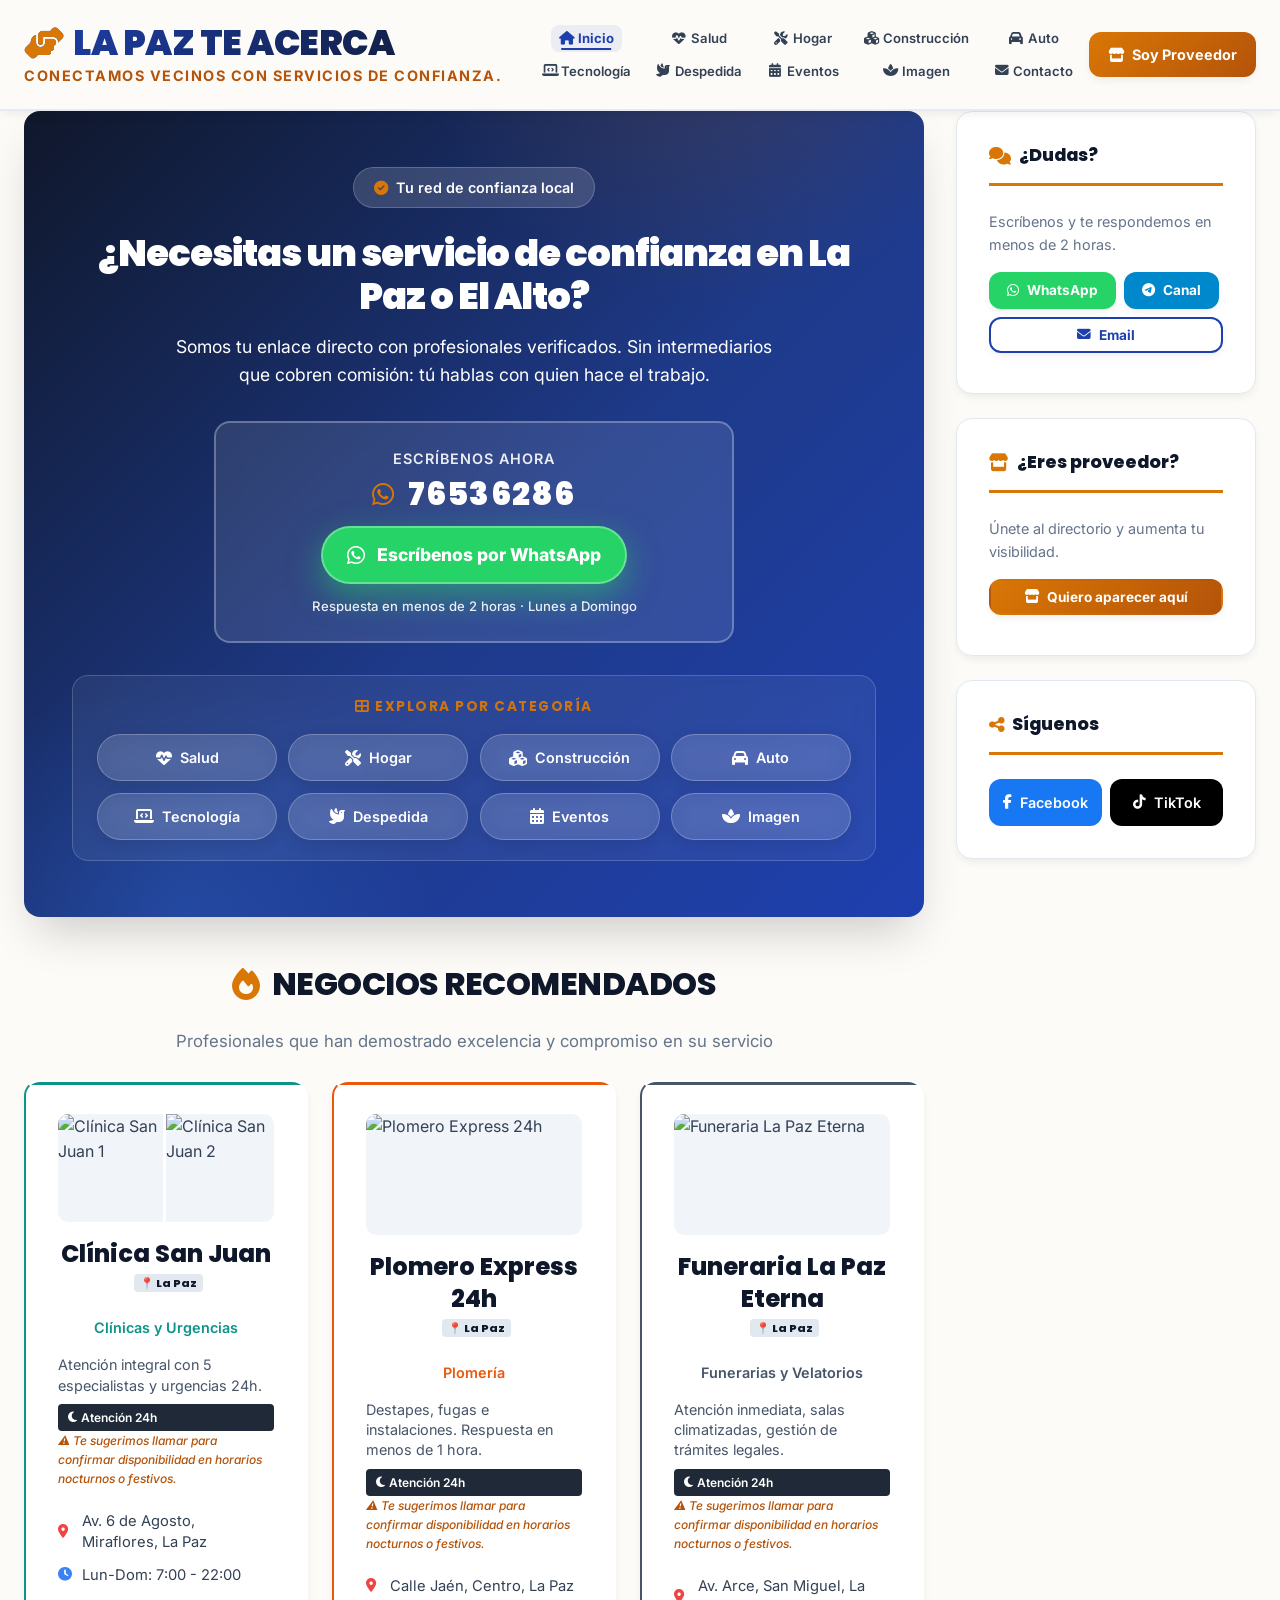
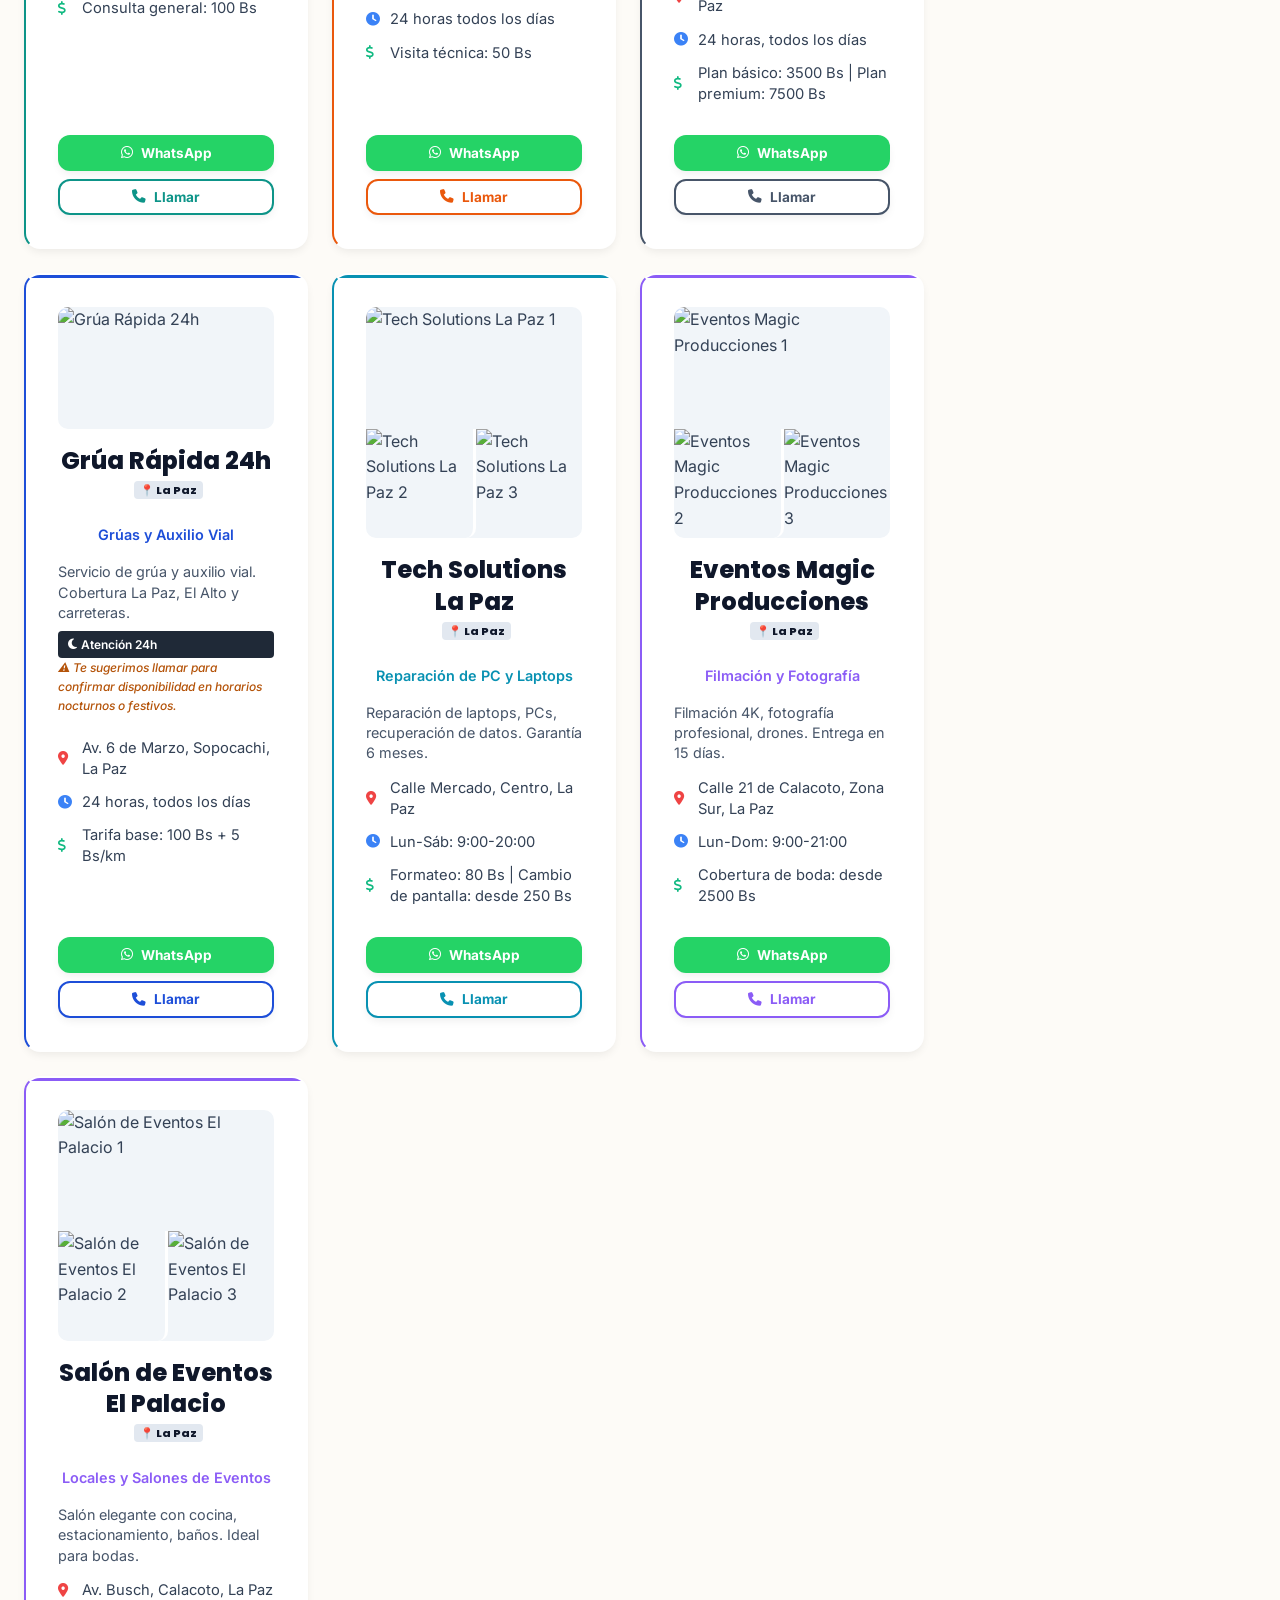
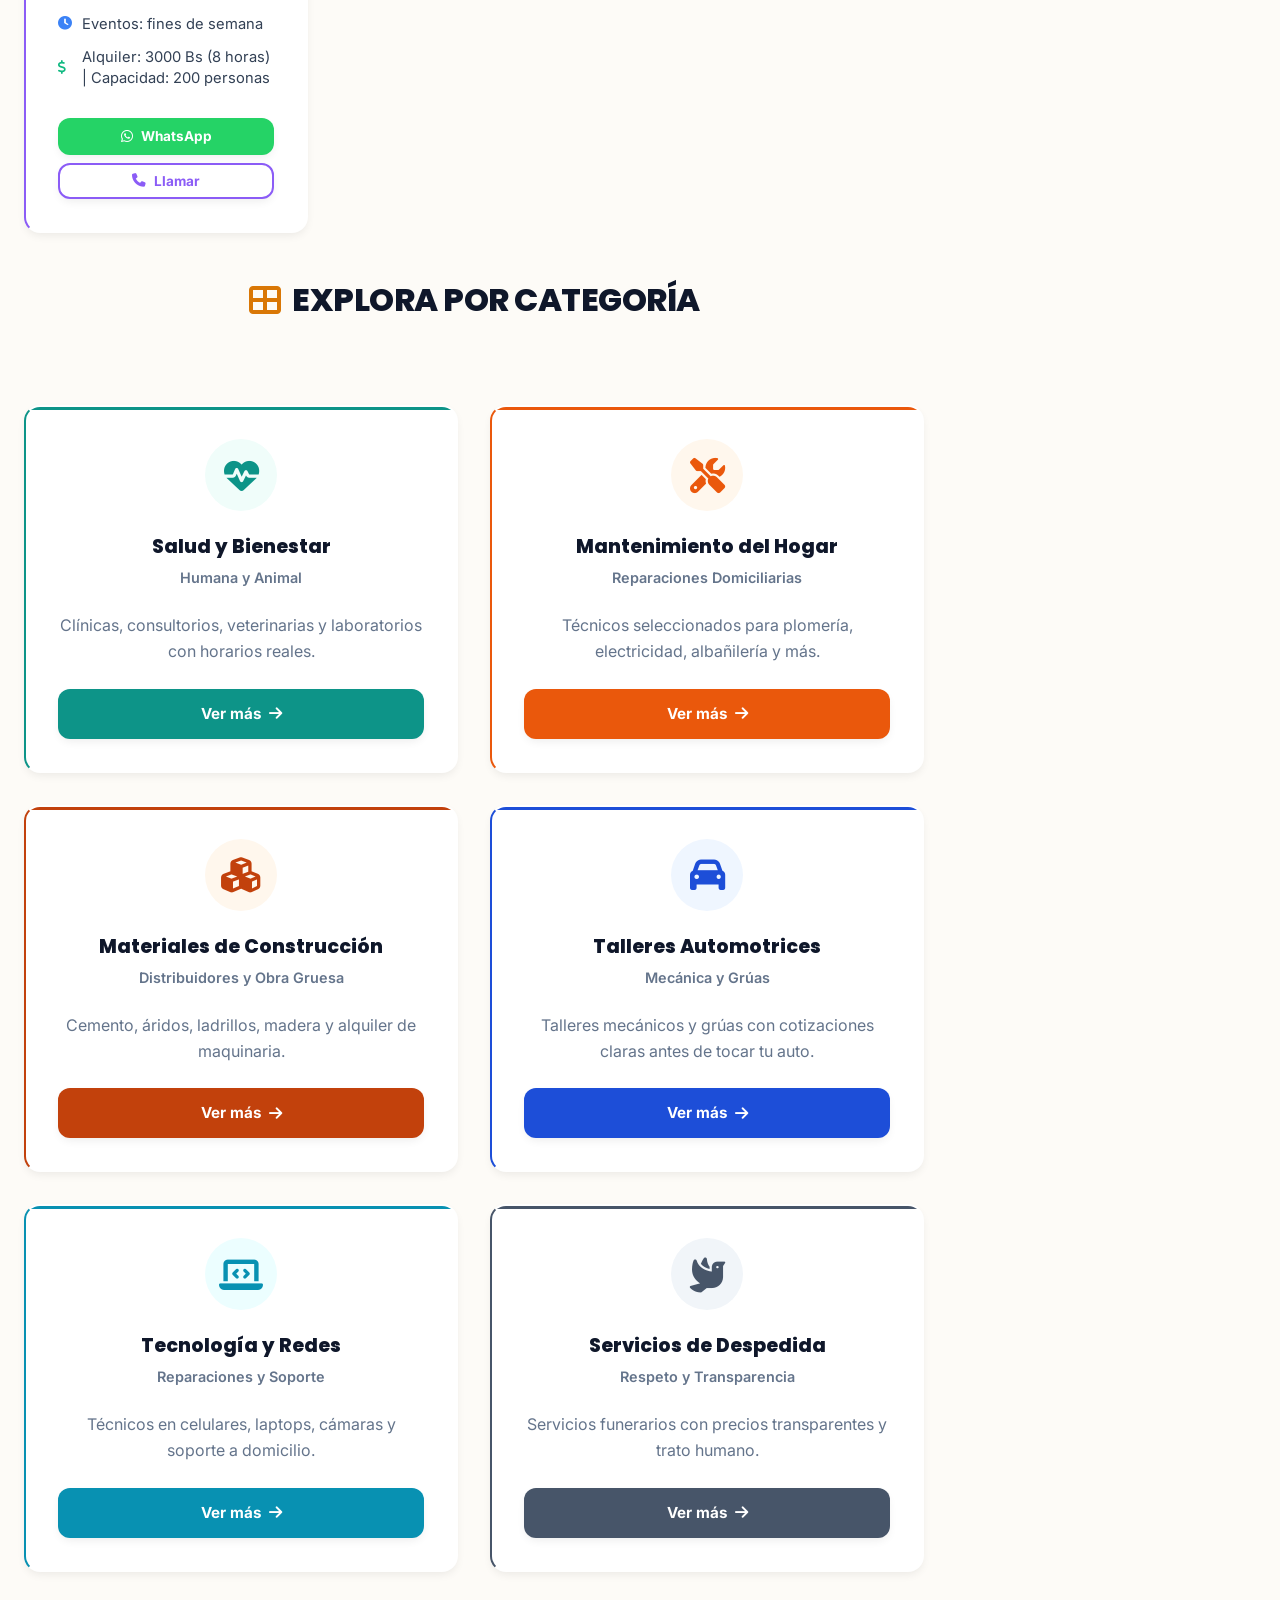
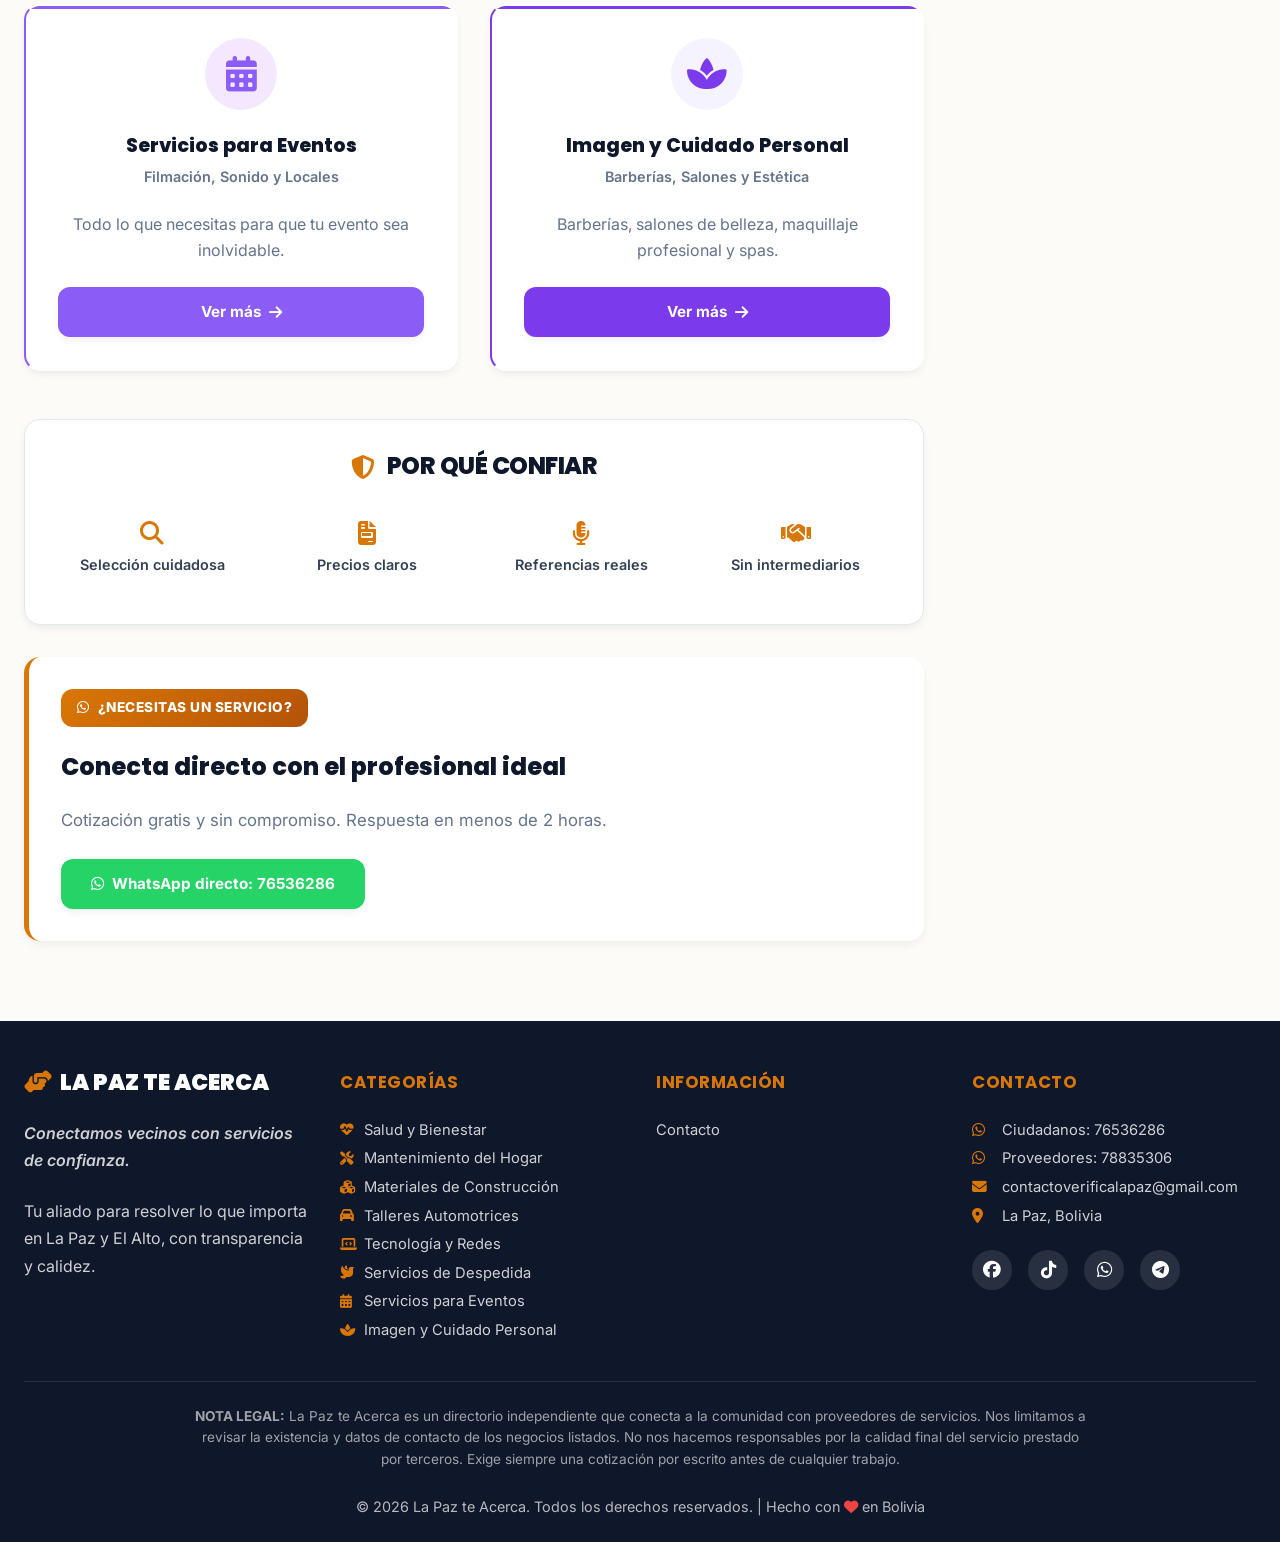
==== commit 069fc7b6: "Fix v13.12: Cache-buster CSS para forzar recarga en Chrome" ====
--- a/index.html
+++ b/index.html
@@ -25,7 +25,7 @@
     <link rel="preconnect" href="https://fonts.gstatic.com" crossorigin>
     <link href="https://fonts.googleapis.com/css2?family=Inter:wght@300;400;500;600;700;800;900&family=Poppins:wght@400;500;600;700;800;900&display=swap" rel="stylesheet">
     <link rel="stylesheet" href="https://cdnjs.cloudflare.com/ajax/libs/font-awesome/6.5.1/css/all.min.css">
-    <link rel="stylesheet" href="css/style.css?v=13.0">
+    <link rel="stylesheet" href="css/style.css?v=13.12">
     <script>if('serviceWorker' in navigator){navigator.serviceWorker.register('/sw.js?v=13.7').catch(()=>{})}</script>
     <script type="application/ld+json">
     {
@@ -407,3 +407,4 @@
 
 </body>
 </html>
+
--- a/css/style.css
+++ b/css/style.css
@@ -1,5 +1,5 @@
 ﻿/* ============================================================
-   LA PAZ TE ACERCA — CSS PÚBLICO v13.6
+   LA PAZ TE ACERCA — CSS PÚBLICO v13.12
    Doctrina: rescatar lo operativo, reinventar lo estético.
    
    Cambios v13.0:
@@ -26,6 +26,14 @@
    Cambios v13.6:
    - FIX: Header gap reducido para evitar solapamiento CTA.
    - FIX: Nav-link padding ajustado para mejor distribución.
+   
+   Cambios v13.10:
+   - FIX: Eliminado doble borde en destacados (featured-section + category-card).
+   - FIX: Badge de zona (📍 La Paz) ya no se parte en dos líneas.
+   
+   Cambios v13.12:
+   - FIX: Bordes mínimos en todas las tarjetas (2px lateral, 3px superior).
+   - FIX: Anulación del border-left inline del JS con !important por categoría.
    ============================================================ */
 
 @import url('tokens.css');
@@ -87,27 +95,24 @@
 
 .header-dynamic.scrolled { padding: var(--sp-2) 0; box-shadow: var(--sh-3); }
 
-/* FIX v13.6: Gap reducido de sp-3 a sp-2 para evitar solapamiento */
 .header-content {
   display: grid;
   grid-template-columns: auto 1fr auto;
   align-items: center;
-  gap: var(--sp-2); /* 16px en lugar de 24px */
+  gap: var(--sp-2);
   width: 100%;
   max-width: 1400px;
   margin: 0 auto;
   padding: 0 1.5rem;
 }
 
-/* Logo */
 .logo-link { display: flex; text-decoration: none; }
 
-/* FIX v13.1 + v13.6: Padding derecho reducido */
 .logo { 
   display: flex; 
   flex-direction: column; 
   flex-shrink: 0;
-  padding-right: var(--sp-2); /* 16px en lugar de 24px */
+  padding-right: var(--sp-2);
 }
 
 .logo h1 {
@@ -146,30 +151,28 @@
   white-space: nowrap;
 }
 
-/* FIX v13.5 + v13.6: NAV en grid 5×2 con padding ajustado */
 .nav-simetrico {
   display: grid;
   grid-template-columns: repeat(5, 1fr);
   grid-template-rows: repeat(2, auto);
   justify-items: center;
   align-items: center;
-  gap: .4rem .6rem; /* Reducido de .5rem .8rem */
+  gap: .4rem .6rem;
   flex: 1;
   min-width: 0;
 }
 
 .nav-row { display: contents; }
 
-/* FIX v13.6: Padding reducido para que quepan mejor los 10 items */
 .nav-link {
   display: flex;
   align-items: center;
   justify-content: center;
-  gap: .3rem; /* Reducido de .4rem */
+  gap: .3rem;
   color: var(--gris-oscuro);
   font-weight: 600;
-  font-size: .82rem; /* Reducido de .85rem */
-  padding: .4rem .5rem; /* Reducido de .5rem .7rem */
+  font-size: .82rem;
+  padding: .4rem .5rem;
   border-radius: var(--r-sm);
   transition: var(--t-fast);
   position: relative;
@@ -197,7 +200,6 @@
 
 .nav-link i { font-size: .85rem; width: 14px; text-align: center; flex-shrink: 0; }
 
-/* CTA proveedor (visible en desktop, oculto en móvil) */
 .cta-proveedor, .btn-proveedor {
   display: inline-flex;
   align-items: center;
@@ -234,7 +236,6 @@
 
 .cta-proveedor:hover, .btn-proveedor:hover { transform: translateY(-3px); box-shadow: var(--glow-ocre); color: var(--blanco); }
 
-/* Hamburguesa */
 .menu-toggle {
   display: none;
   flex-direction: column;
@@ -268,7 +269,6 @@
 .menu-toggle.active span:nth-child(2) { opacity: 0; }
 .menu-toggle.active span:nth-child(3) { transform: rotate(-45deg) translate(7px, -6px); }
 
-/* Overlay */
 .nav-overlay {
   position: fixed;
   inset: 0;
@@ -364,7 +364,6 @@
   animation: fadeInUp 1s ease-out;
 }
 
-/* Número héroe */
 .hero-number {
   max-width: 520px;
   margin: 0 auto var(--sp-3);
@@ -452,7 +451,6 @@
 
 .btn-call-hero:hover { background: rgba(255, 255, 255, .28); transform: translateY(-3px); }
 
-/* Features + chips */
 .hero-features {
   display: flex;
   justify-content: center;
@@ -495,7 +493,6 @@
   border-color: var(--ocre-calidad);
 }
 
-/* Chips */
 .hero-chips-wrapper {
   max-width: 820px;
   margin: var(--sp-4) auto 0;
@@ -695,6 +692,7 @@
   gap: var(--sp-4);
 }
 
+/* FIX v13.12: Borde lateral mínimo (2px) + línea superior mínima (3px) */
 .category-card {
   background: var(--blanco);
   padding: var(--sp-4);
@@ -702,19 +700,22 @@
   box-shadow: var(--sh-2);
   transition: var(--t-norm);
   border: 2px solid transparent;
+  border-left-width: 2px !important;
+  border-left-style: solid !important;
   position: relative;
   overflow: hidden;
   display: flex;
   flex-direction: column;
 }
 
+/* FIX v13.12: Línea superior de 3px (antes 5px) */
 .category-card::before {
   content: '';
   position: absolute;
   top: 0;
   left: 0;
   right: 0;
-  height: 5px;
+  height: 3px;
   background: var(--grad-azul);
 }
 
@@ -735,30 +736,40 @@
 
 .category-card:hover .category-icon { transform: scale(1.1) rotate(5deg); }
 
+/* FIX v13.12: Cada categoría con su color en borde lateral (2px) y superior (3px) */
 .category-salud::before { background: var(--c-salud); }
+.category-salud { border-left-color: var(--c-salud) !important; }
 .category-salud .category-icon { background: var(--bg-salud); color: var(--c-salud); }
 
 .category-hogar::before { background: var(--c-hogar); }
+.category-hogar { border-left-color: var(--c-hogar) !important; }
 .category-hogar .category-icon { background: var(--bg-hogar); color: var(--c-hogar); }
 
 .category-construccion::before { background: var(--c-construccion); }
+.category-construccion { border-left-color: var(--c-construccion) !important; }
 .category-construccion .category-icon { background: var(--bg-construccion); color: var(--c-construccion); }
 
 .category-auto::before { background: var(--c-auto); }
+.category-auto { border-left-color: var(--c-auto) !important; }
 .category-auto .category-icon { background: var(--bg-auto); color: var(--c-auto); }
 
 .category-tecnologia::before { background: var(--c-tecnologia); }
+.category-tecnologia { border-left-color: var(--c-tecnologia) !important; }
 .category-tecnologia .category-icon { background: var(--bg-tecnologia); color: var(--c-tecnologia); }
 
 .category-funeraria::before { background: var(--c-funeraria); }
+.category-funeraria { border-left-color: var(--c-funeraria) !important; }
 .category-funeraria .category-icon { background: var(--bg-funeraria); color: var(--c-funeraria); }
 
 .category-eventos::before { background: var(--c-eventos); }
+.category-eventos { border-left-color: var(--c-eventos) !important; }
 .category-eventos .category-icon { background: var(--bg-eventos); color: var(--c-eventos); }
 
 .category-imagen::before { background: var(--c-imagen); }
+.category-imagen { border-left-color: var(--c-imagen) !important; }
 .category-imagen .category-icon { background: var(--bg-imagen); color: var(--c-imagen); }
 
+/* FIX v13.10 + v13.12: h3 como flex para que el badge de zona no se parta */
 .category-card h3 {
   font-family: var(--f-titulo);
   font-size: var(--fs-h3);
@@ -767,6 +778,21 @@
   text-align: center;
   margin-bottom: var(--sp-1);
   line-height: 1.2;
+  display: flex;
+  flex-wrap: wrap;
+  align-items: center;
+  justify-content: center;
+  gap: .4rem;
+  row-gap: .3rem;
+}
+
+/* FIX v13.10 + v13.12: badge de zona unido (no se corta "La / Paz" ni "El / Alto") */
+.category-card h3 span {
+  white-space: nowrap !important;
+  flex-shrink: 0 !important;
+  display: inline-flex !important;
+  align-items: center;
+  gap: .2rem;
 }
 
 .category-subtitle {
@@ -937,6 +963,25 @@
   margin: var(--sp-4) 0;
 }
 
+/* FIX v13.10 + v13.12: Cuando featured-section contiene tarjetas de proveedor,
+   se elimina el borde izquierdo naranja para evitar DOBLE BORDE.
+   Las tarjetas ya traen su propio borde mínimo de color de categoría. */
+.featured-section:has(.category-card) {
+  border-left: none;
+  background: transparent;
+  box-shadow: none;
+  padding: 0;
+  margin: var(--sp-4) 0;
+}
+
+.featured-section:has(.proveedores-grid),
+.featured-section:has(.destacados-grid) {
+  border-left: none;
+  background: transparent;
+  box-shadow: none;
+  padding: 0;
+}
+
 .featured-badge {
   display: inline-flex;
   align-items: center;
@@ -986,7 +1031,7 @@
   top: 0;
   left: 0;
   right: 0;
-  height: 4px;
+  height: 3px;
   background: var(--grad-azul);
 }
 
@@ -1281,7 +1326,6 @@
 .footer-section ul a:hover { color: var(--ocre-calidad); padding-left: .5rem; }
 .footer-section ul a i { color: var(--ocre-calidad); font-size: .85rem; width: 16px; flex-shrink: 0; }
 
-/* FIX v13.2: contact-info en footer (fondo oscuro) = texto blanco */
 .contact-info li {
   display: flex;
   align-items: center;
@@ -1294,7 +1338,6 @@
 
 .contact-info li i { color: var(--ocre-calidad); width: 18px; flex-shrink: 0; }
 
-/* FIX v13.2: contact-info en sidebar (fondo blanco) = texto gris oscuro */
 .sidebar .contact-info li {
   color: var(--gris-oscuro) !important;
 }
@@ -1565,7 +1608,6 @@
 
 .servicios-dots .dot.active { background: var(--color-cat); width: 18px; }
 
-/* Profesionales destacados */
 .profesionales-list { display: flex; flex-direction: column; gap: .5rem; }
 
 .profe-item {
@@ -1644,7 +1686,6 @@
   .cta-proveedor, .btn-proveedor { display: none; }
   .logo { padding-right: 0; }
 
-  /* DRAWER MÓVIL */
   .nav-simetrico {
     display: flex;
     position: fixed;
@@ -1784,7 +1825,6 @@
 
   .nav-overlay.active { opacity: 1; visibility: visible; }
 
-  /* OTROS AJUSTES MÓVILES */
   .hero-title { font-size: clamp(1.4rem, 5vw, 2rem); }
   .section-title { font-size: clamp(1.4rem, 4vw, 1.9rem); }
   .categories-grid { grid-template-columns: repeat(2, 1fr); gap: var(--sp-3); }
@@ -1823,6 +1863,7 @@
   .testimonials-grid, .destacados-grid, .proveedores-grid { grid-template-columns: 1fr; }
   .testimonial-card { padding: var(--sp-3); }
   .featured-section { padding: var(--sp-3); border-left-width: 4px; margin: var(--sp-3) 0; }
+  .featured-section:has(.category-card) { padding: 0; border-left: none; }
   .footer { padding: var(--sp-4) 0 var(--sp-3); }
   .footer-content { grid-template-columns: 1fr; gap: var(--sp-3); }
   .footer-legal p { font-size: .75rem; }
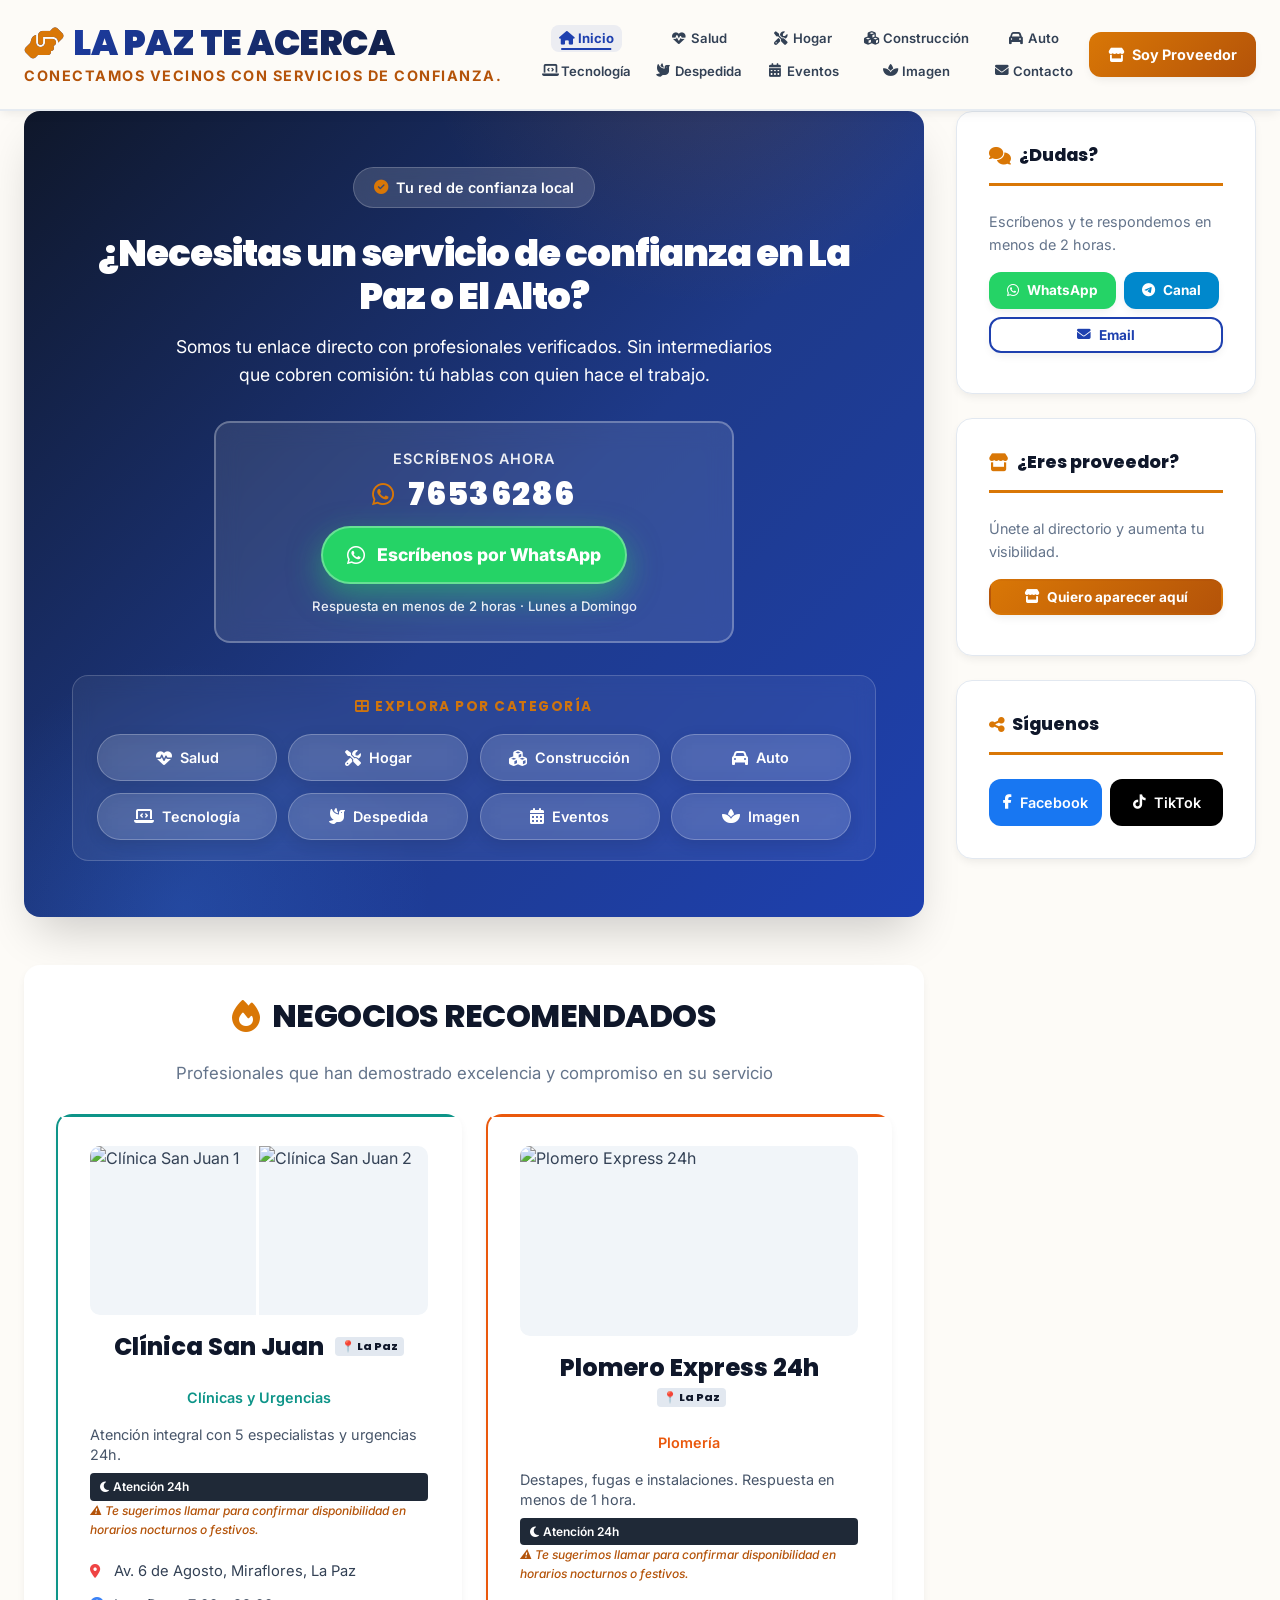
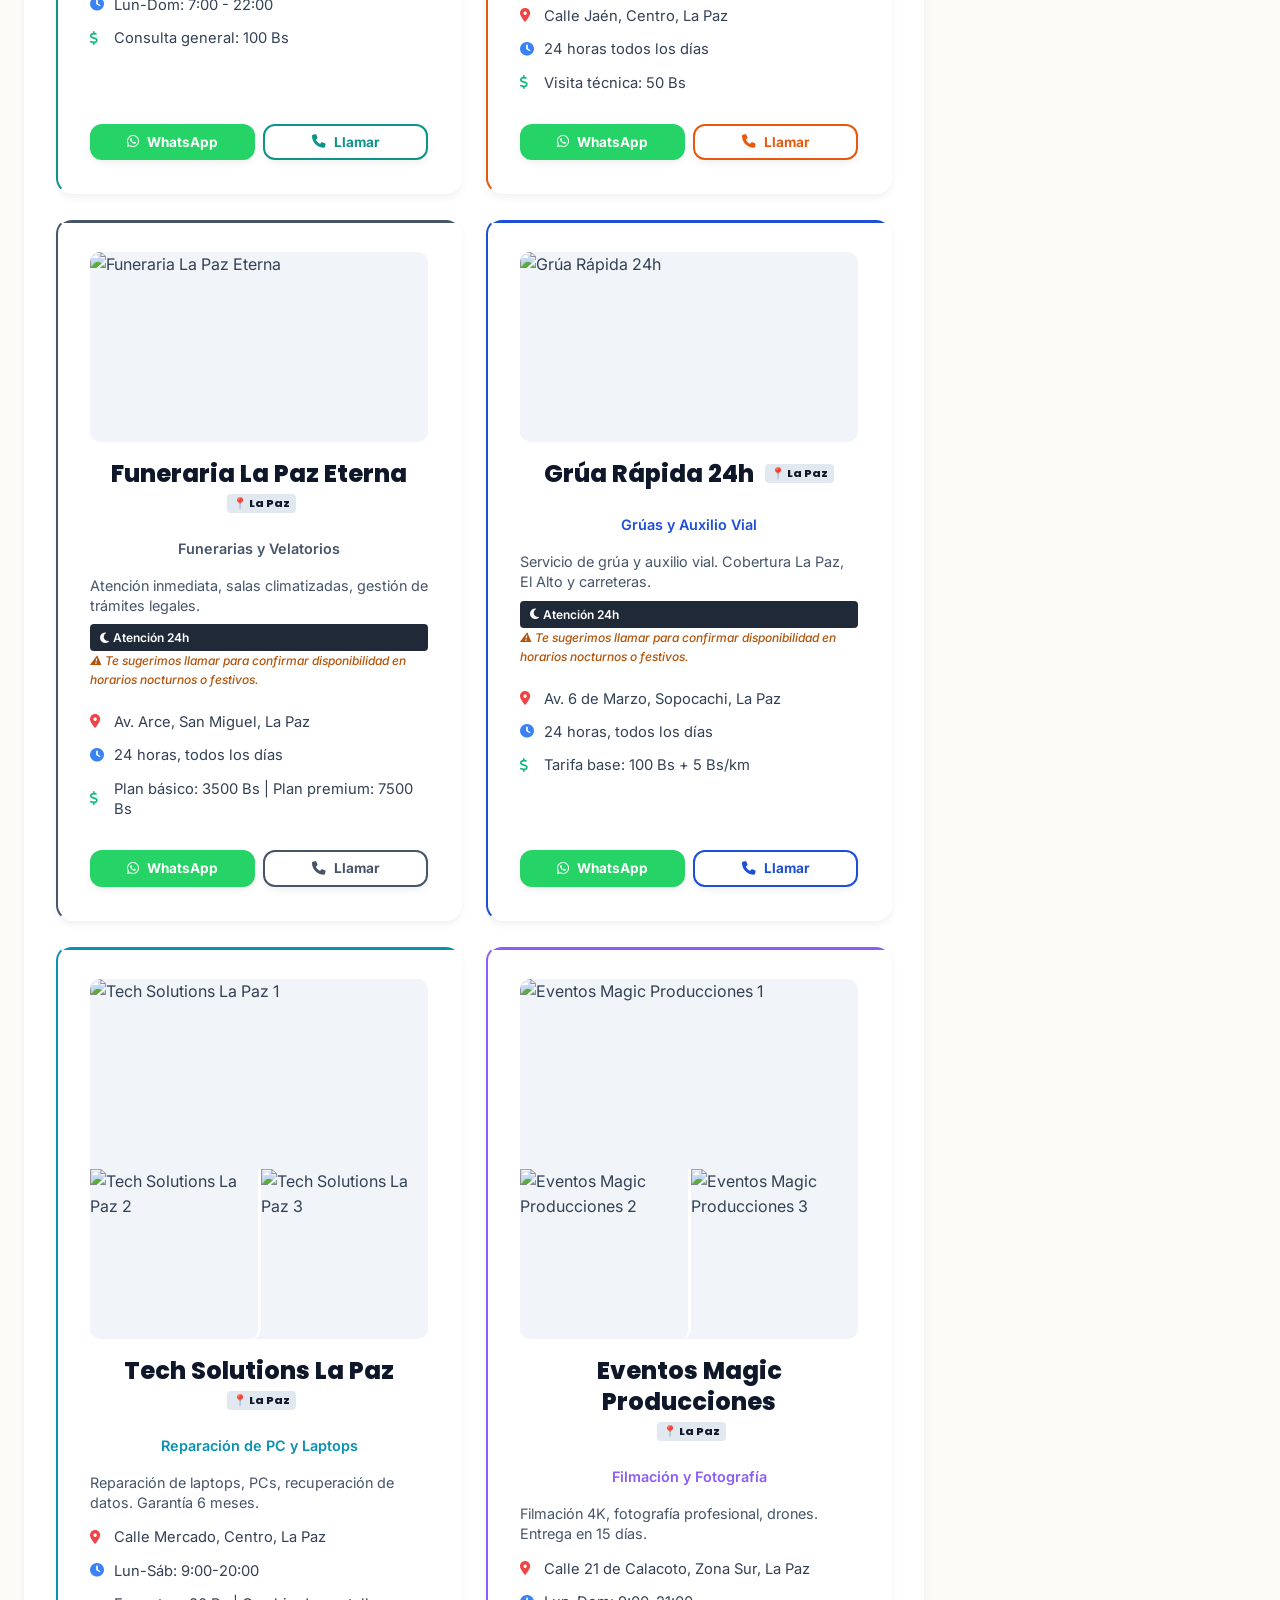
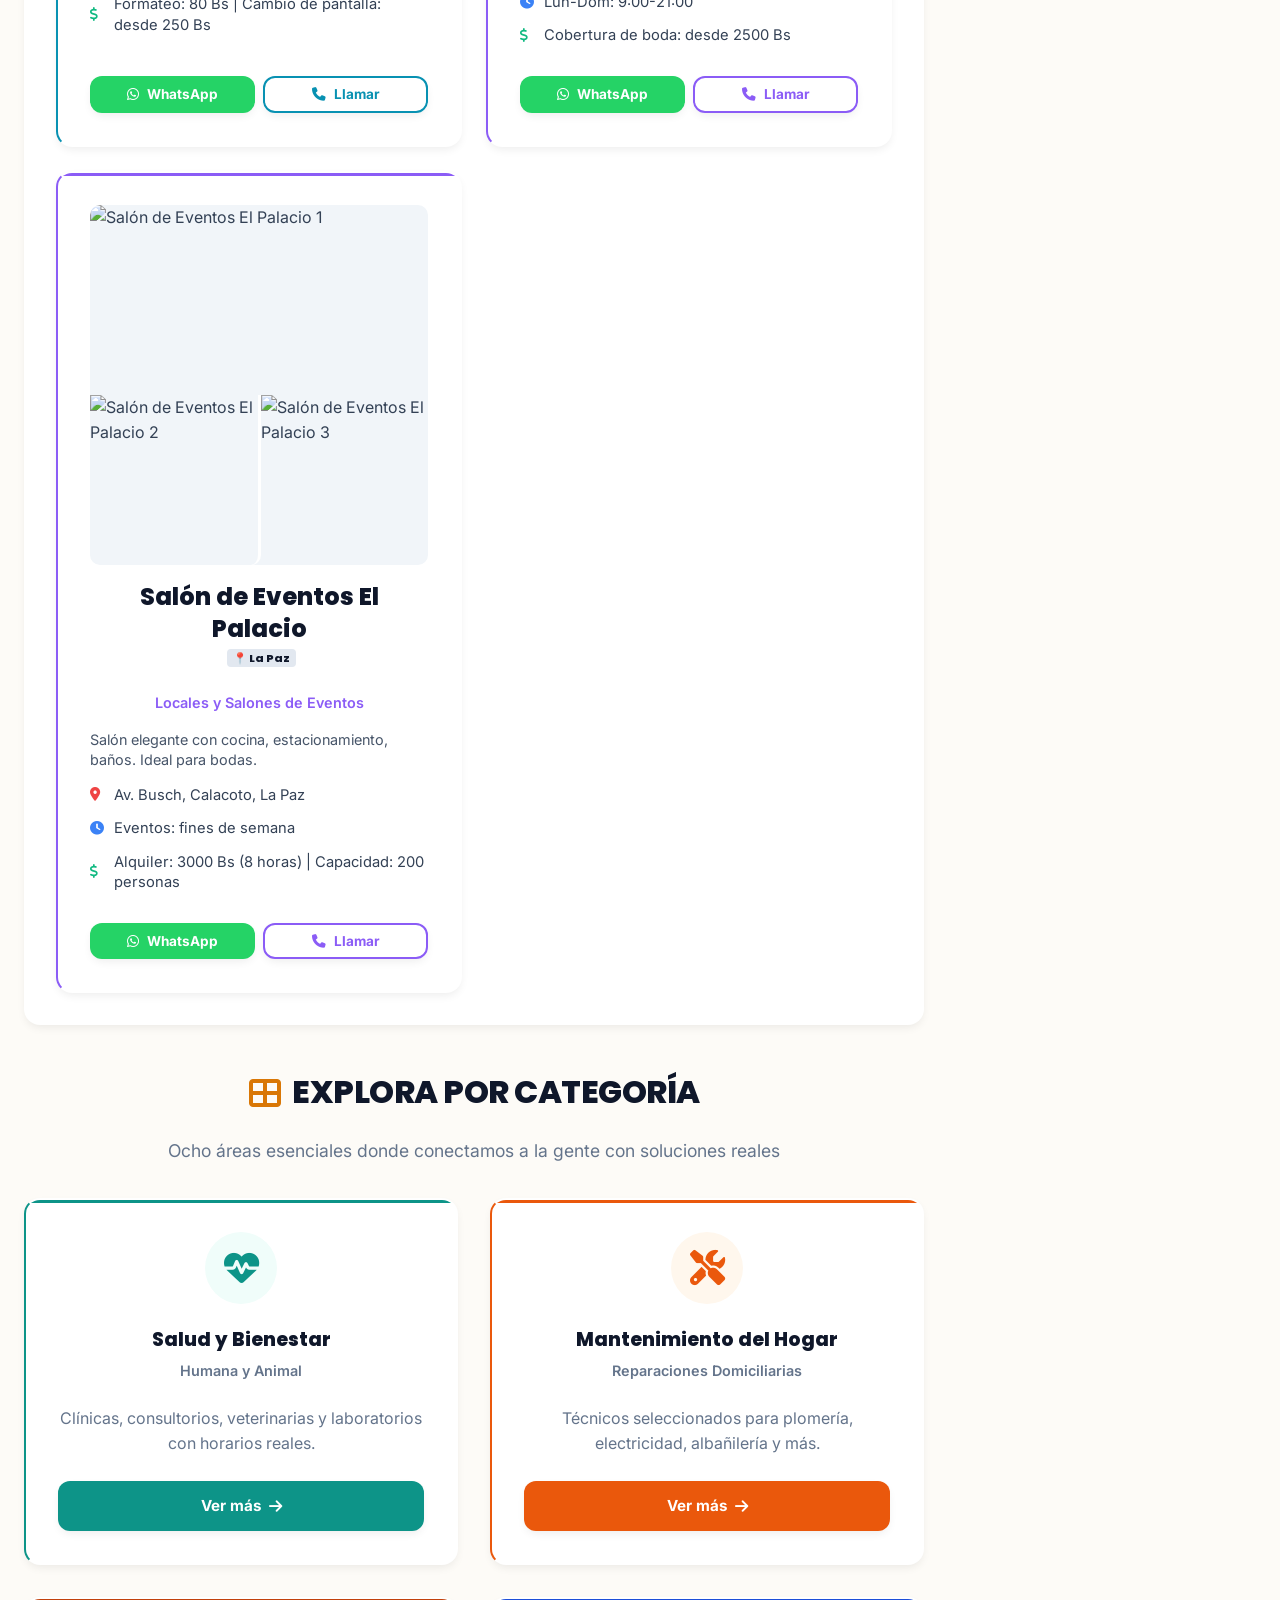
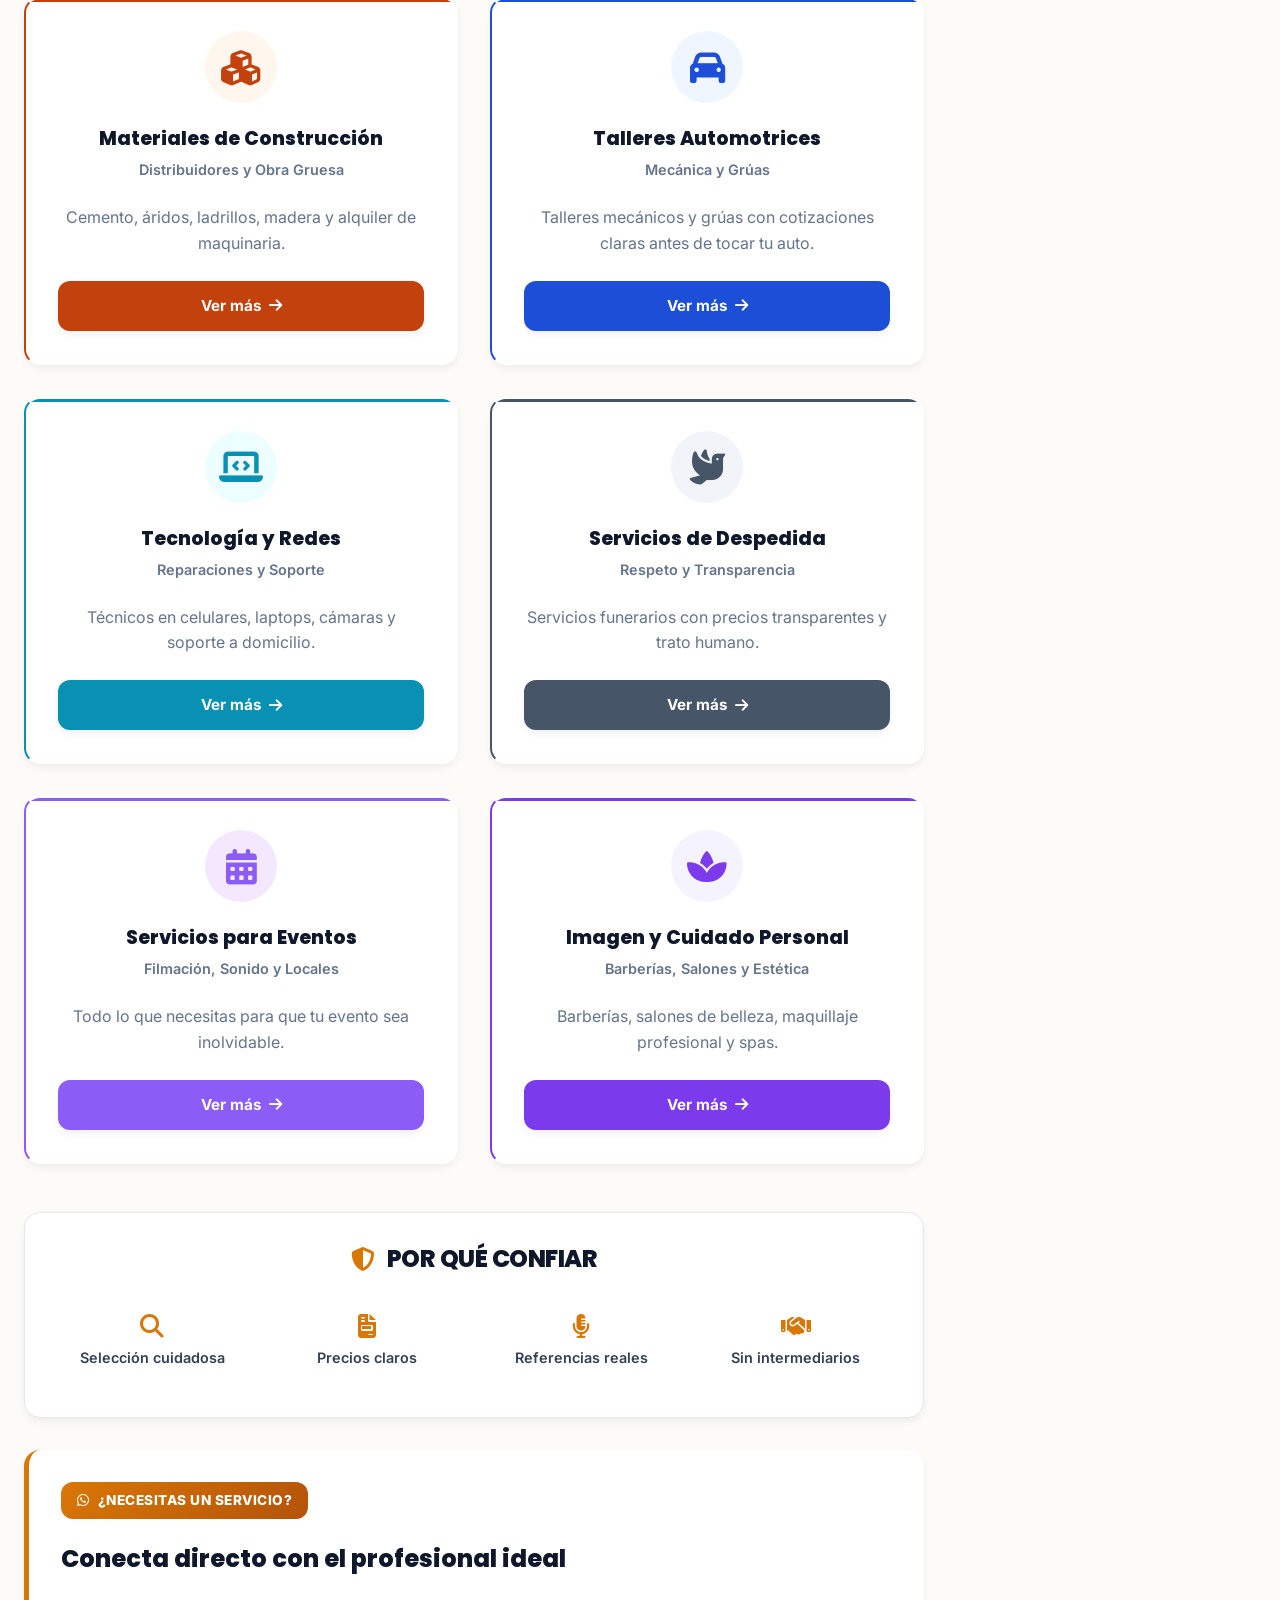
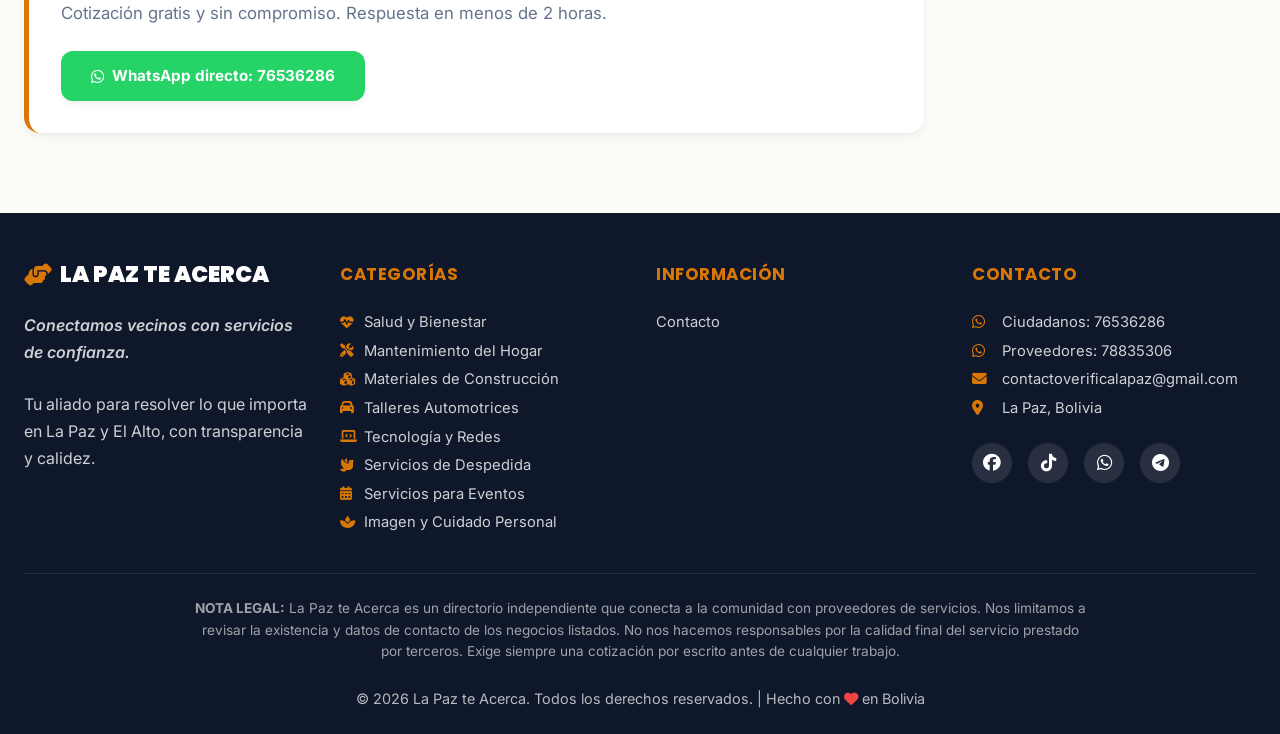
==== commit d06ba65f: "Fix v13.13: Solución raíz sin :has() - featured-section sin borde por defecto" ====
--- a/index.html
+++ b/index.html
@@ -25,7 +25,7 @@
     <link rel="preconnect" href="https://fonts.gstatic.com" crossorigin>
     <link href="https://fonts.googleapis.com/css2?family=Inter:wght@300;400;500;600;700;800;900&family=Poppins:wght@400;500;600;700;800;900&display=swap" rel="stylesheet">
     <link rel="stylesheet" href="https://cdnjs.cloudflare.com/ajax/libs/font-awesome/6.5.1/css/all.min.css">
-    <link rel="stylesheet" href="css/style.css?v=13.12">
+    <link rel="stylesheet" href="css/style.css?v=13.13">
     <script>if('serviceWorker' in navigator){navigator.serviceWorker.register('/sw.js?v=13.7').catch(()=>{})}</script>
     <script type="application/ld+json">
     {
@@ -408,3 +408,4 @@
 </body>
 </html>
 
+
--- a/css/style.css
+++ b/css/style.css
@@ -1,5 +1,5 @@
 ﻿/* ============================================================
-   LA PAZ TE ACERCA — CSS PÚBLICO v13.12
+   LA PAZ TE ACERCA — CSS PÚBLICO v13.13
    Doctrina: rescatar lo operativo, reinventar lo estético.
    
    Cambios v13.0:
@@ -28,12 +28,15 @@
    - FIX: Nav-link padding ajustado para mejor distribución.
    
    Cambios v13.10:
-   - FIX: Eliminado doble borde en destacados (featured-section + category-card).
    - FIX: Badge de zona (📍 La Paz) ya no se parte en dos líneas.
    
    Cambios v13.12:
    - FIX: Bordes mínimos en todas las tarjetas (2px lateral, 3px superior).
-   - FIX: Anulación del border-left inline del JS con !important por categoría.
+   
+   Cambios v13.13:
+   - FIX RAÍZ: Eliminado :has() (no funciona en Chrome cacheado).
+   - FIX RAÍZ: .featured-section sin borde por defecto.
+   - FIX RAÍZ: Solo .cta-final tiene borde naranja.
    ============================================================ */
 
 @import url('tokens.css');
@@ -692,7 +695,7 @@
   gap: var(--sp-4);
 }
 
-/* FIX v13.12: Borde lateral mínimo (2px) + línea superior mínima (3px) */
+/* FIX v13.12 + v13.13: Borde lateral mínimo (2px) + línea superior mínima (3px) */
 .category-card {
   background: var(--blanco);
   padding: var(--sp-4);
@@ -736,7 +739,7 @@
 
 .category-card:hover .category-icon { transform: scale(1.1) rotate(5deg); }
 
-/* FIX v13.12: Cada categoría con su color en borde lateral (2px) y superior (3px) */
+/* FIX v13.12 + v13.13: Cada categoría con su color en borde lateral (2px) y superior (3px) */
 .category-salud::before { background: var(--c-salud); }
 .category-salud { border-left-color: var(--c-salud) !important; }
 .category-salud .category-icon { background: var(--bg-salud); color: var(--c-salud); }
@@ -954,32 +957,20 @@
 /* ============================================================
    8. DESTACADOS / FEATURED / TRUST
    ============================================================ */
+
+/* FIX v13.13: featured-section SIN borde por defecto (solución raíz sin :has()) */
 .featured-section {
   background: var(--blanco);
   padding: var(--sp-4);
   border-radius: var(--r-lg);
   box-shadow: var(--sh-2);
+  border-left: none; /* ← SIN borde naranja por defecto */
+  margin: var(--sp-4) 0;
+}
+
+/* FIX v13.13: Solo el CTA final mantiene el borde naranja */
+.featured-section.cta-final {
   border-left: 5px solid var(--ocre-calidad);
-  margin: var(--sp-4) 0;
-}
-
-/* FIX v13.10 + v13.12: Cuando featured-section contiene tarjetas de proveedor,
-   se elimina el borde izquierdo naranja para evitar DOBLE BORDE.
-   Las tarjetas ya traen su propio borde mínimo de color de categoría. */
-.featured-section:has(.category-card) {
-  border-left: none;
-  background: transparent;
-  box-shadow: none;
-  padding: 0;
-  margin: var(--sp-4) 0;
-}
-
-.featured-section:has(.proveedores-grid),
-.featured-section:has(.destacados-grid) {
-  border-left: none;
-  background: transparent;
-  box-shadow: none;
-  padding: 0;
 }
 
 .featured-badge {
@@ -1862,8 +1853,9 @@
   .category-card h3 { font-size: 1.15rem; }
   .testimonials-grid, .destacados-grid, .proveedores-grid { grid-template-columns: 1fr; }
   .testimonial-card { padding: var(--sp-3); }
-  .featured-section { padding: var(--sp-3); border-left-width: 4px; margin: var(--sp-3) 0; }
-  .featured-section:has(.category-card) { padding: 0; border-left: none; }
+  /* FIX v13.13: featured-section sin borde en móvil, excepto cta-final */
+  .featured-section { padding: var(--sp-3); border-left: none; margin: var(--sp-3) 0; }
+  .featured-section.cta-final { border-left: 4px solid var(--ocre-calidad); padding: var(--sp-3); }
   .footer { padding: var(--sp-4) 0 var(--sp-3); }
   .footer-content { grid-template-columns: 1fr; gap: var(--sp-3); }
   .footer-legal p { font-size: .75rem; }
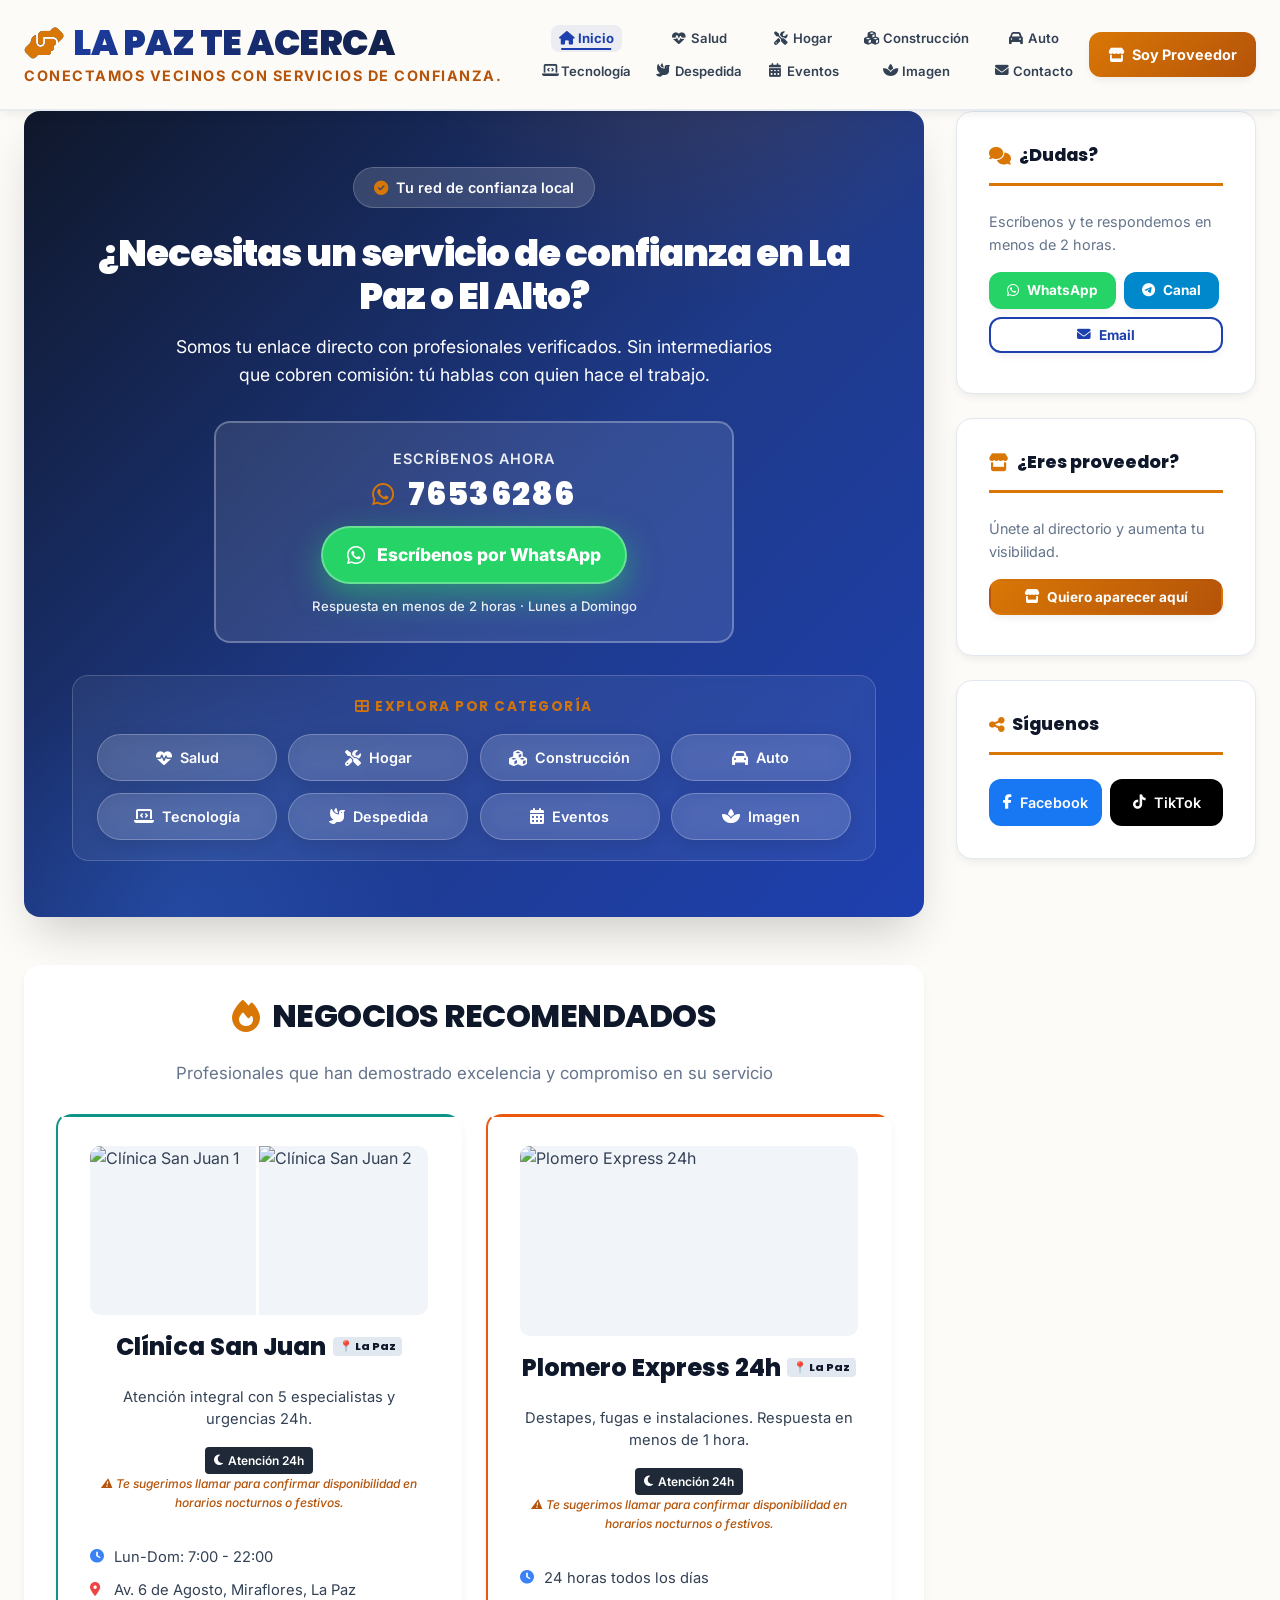
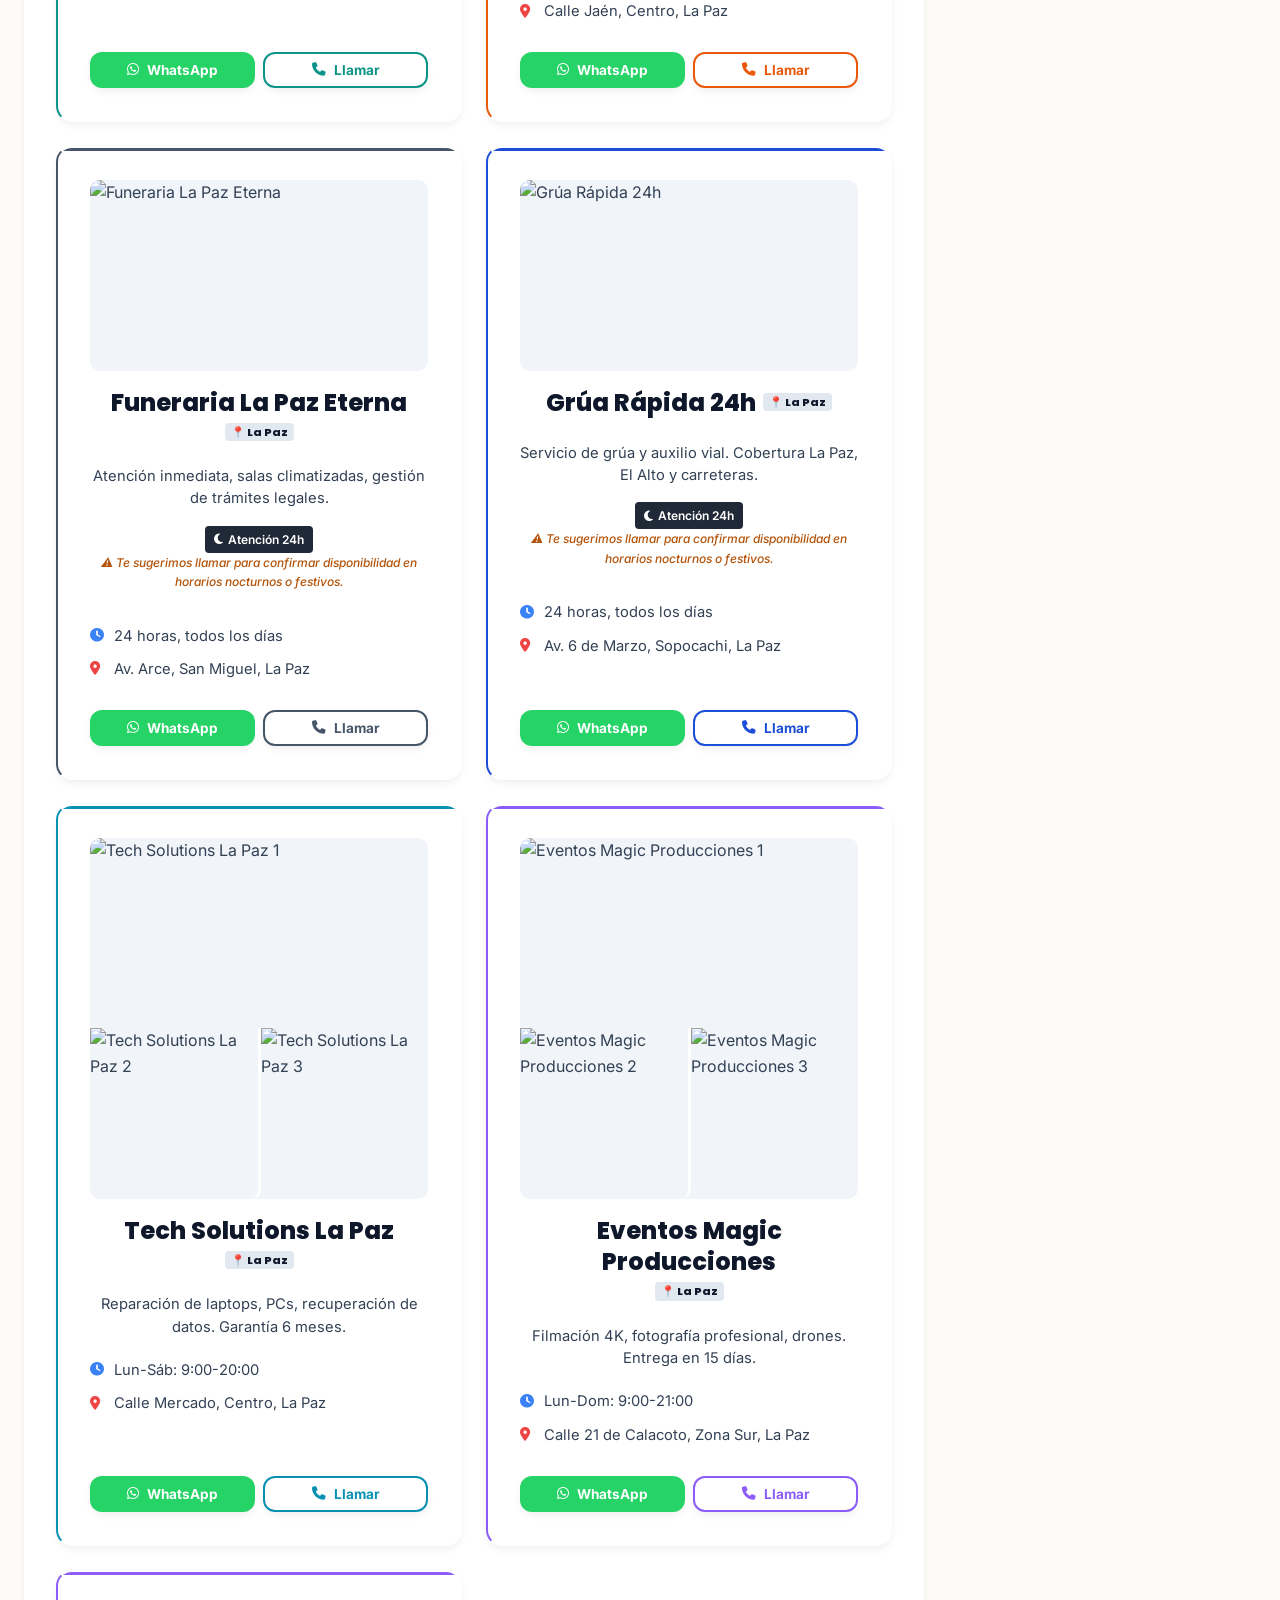
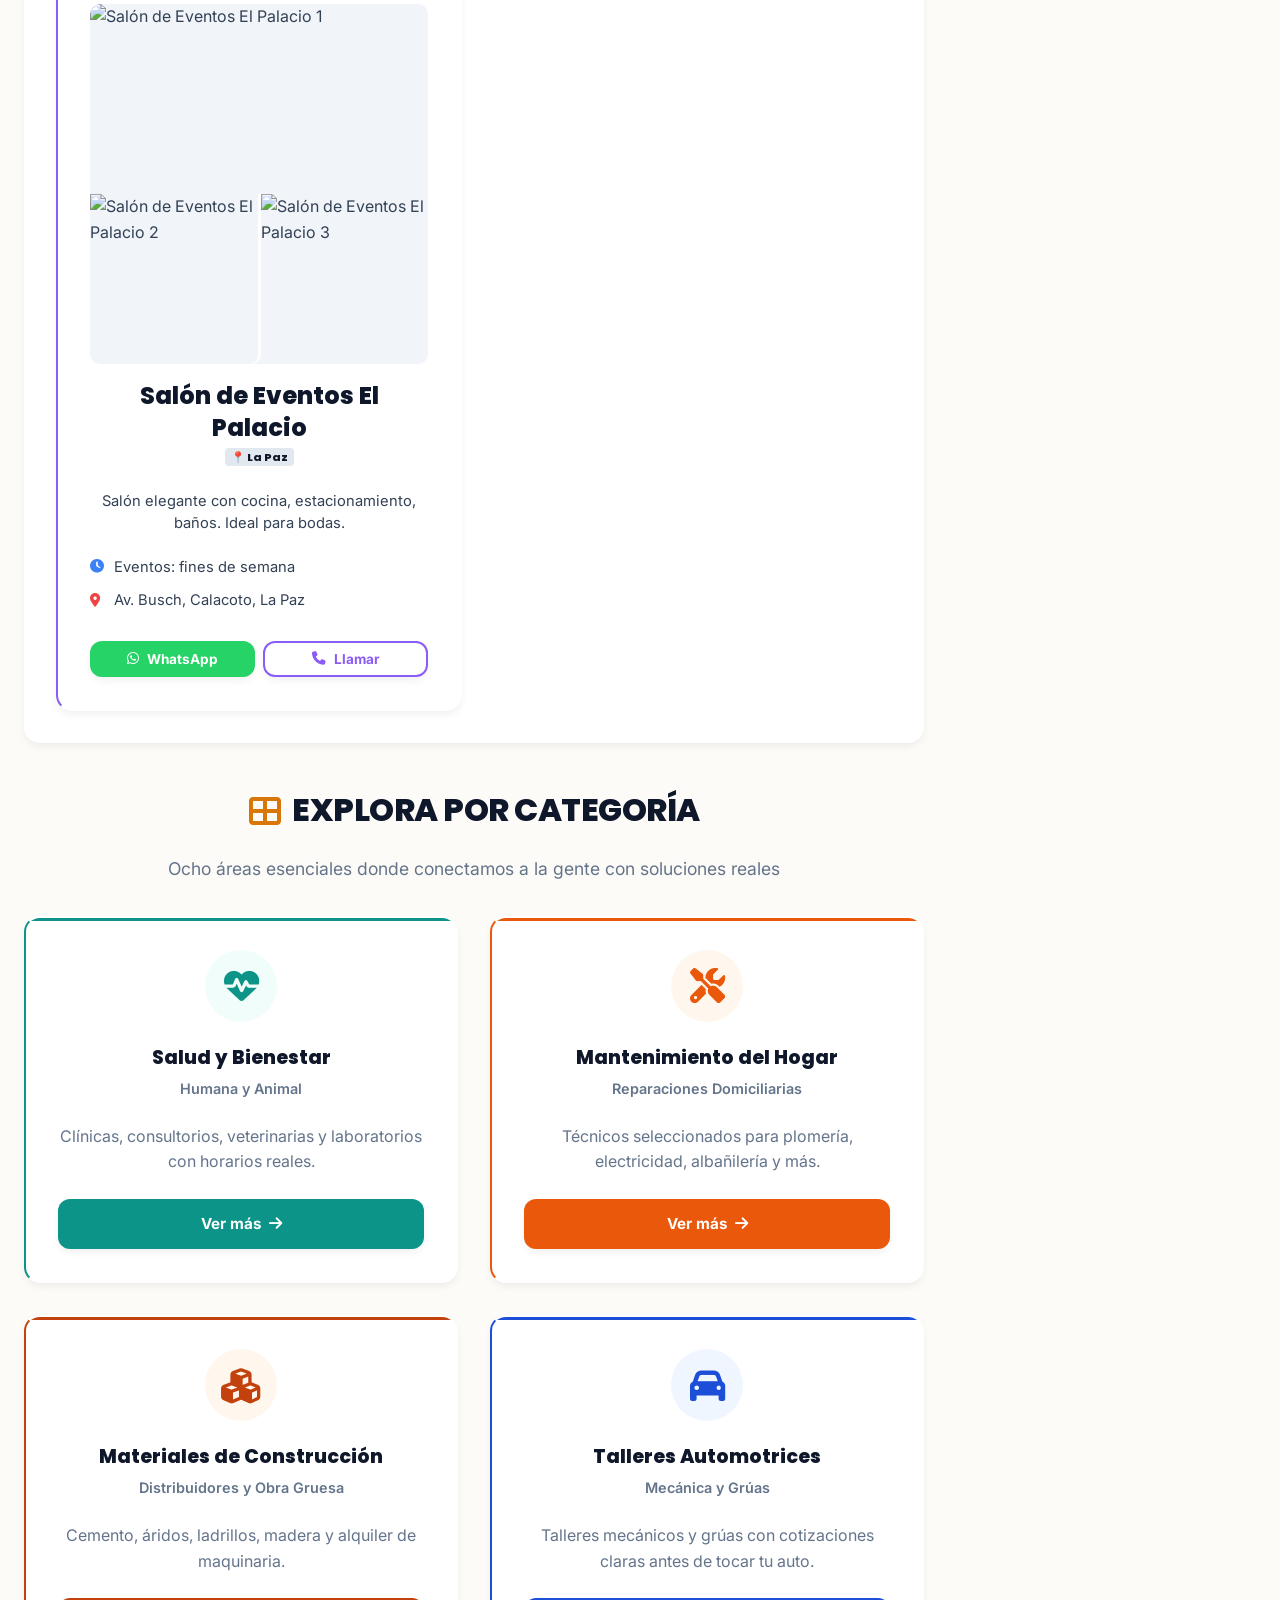
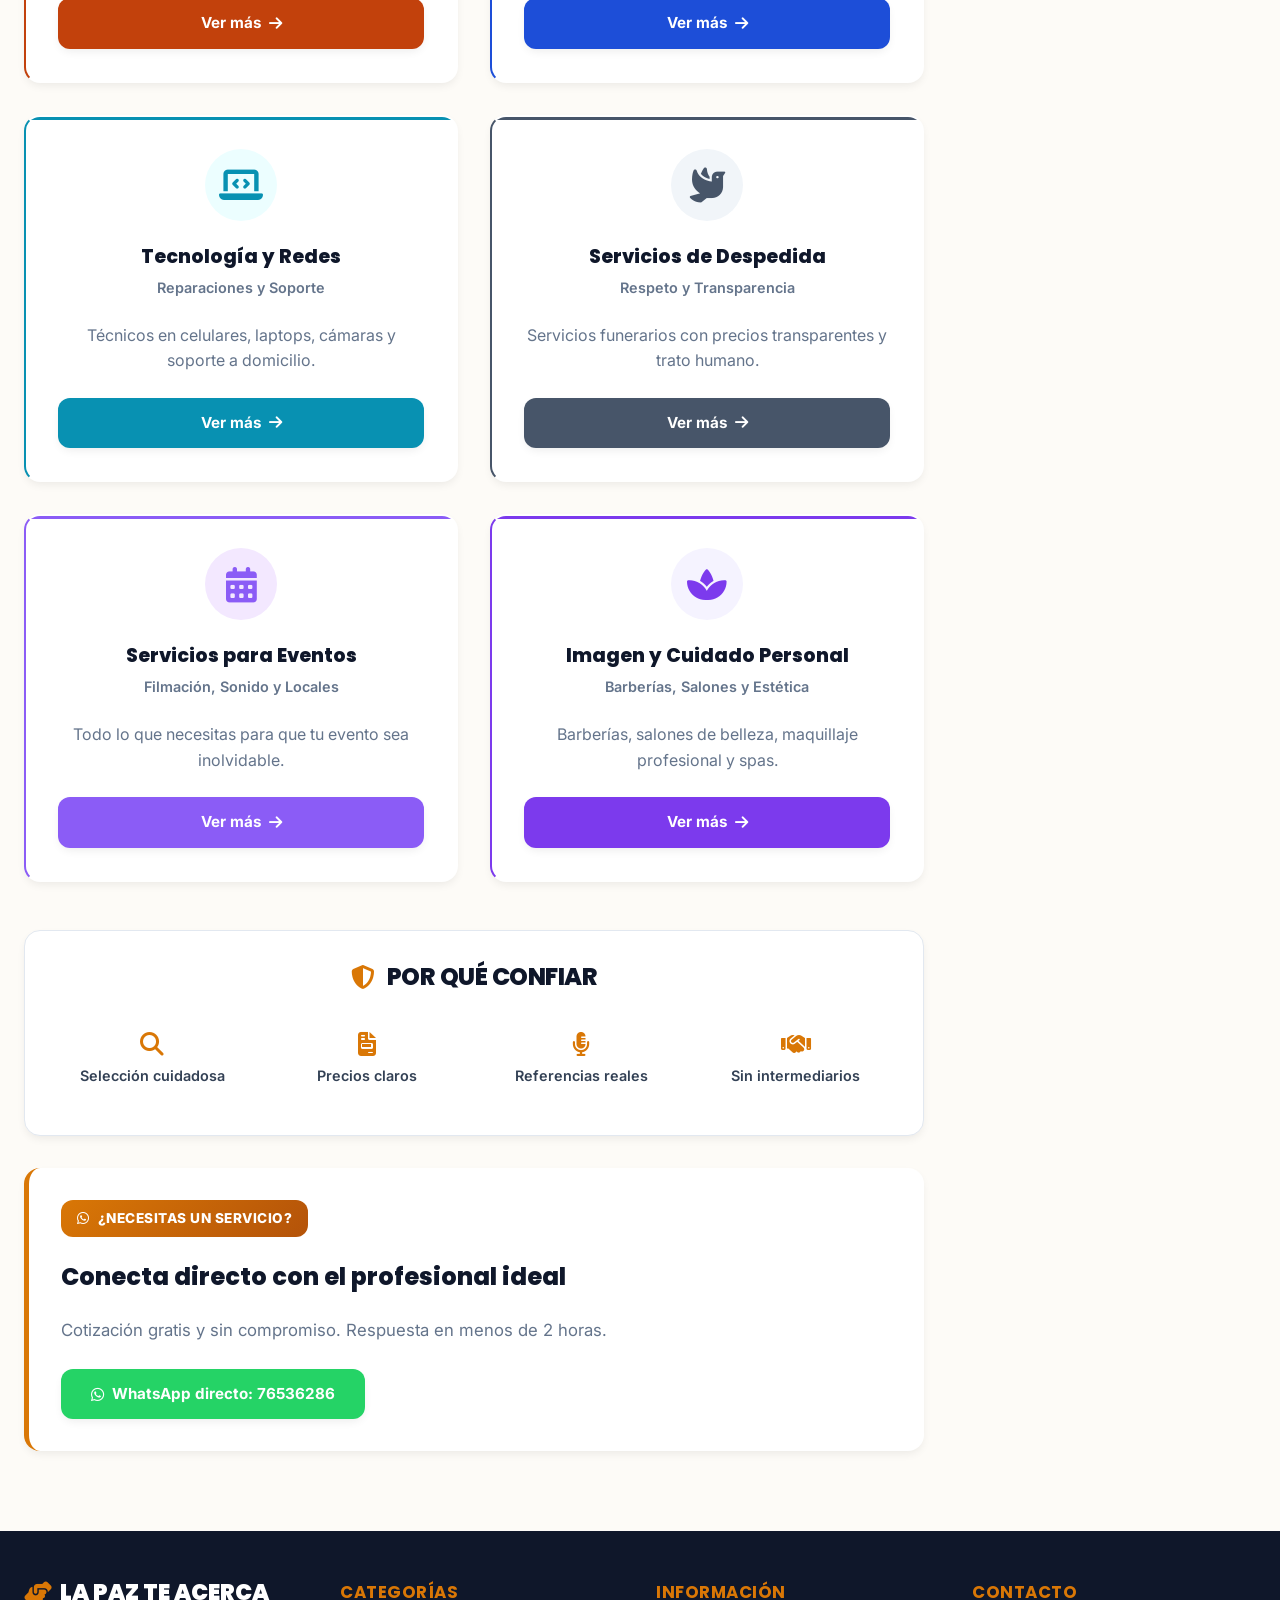
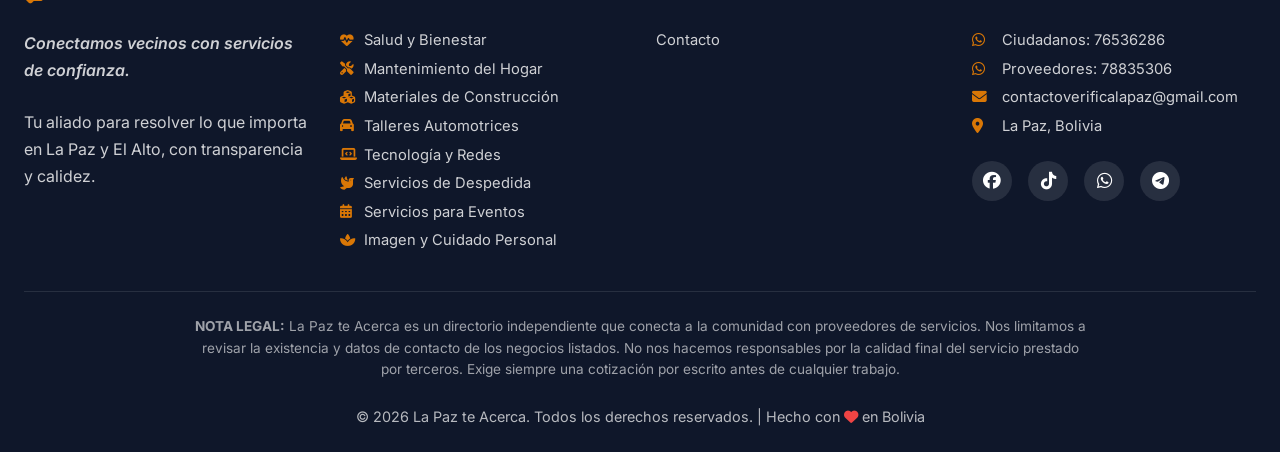
==== commit 0a5b5e51: "v13.15 Final: Sidebar sticky, drawer sin scroll, tarjeta sin precios, JSON limpio y lógica de curadu" ====
--- a/index.html
+++ b/index.html
@@ -25,8 +25,8 @@
     <link rel="preconnect" href="https://fonts.gstatic.com" crossorigin>
     <link href="https://fonts.googleapis.com/css2?family=Inter:wght@300;400;500;600;700;800;900&family=Poppins:wght@400;500;600;700;800;900&display=swap" rel="stylesheet">
     <link rel="stylesheet" href="https://cdnjs.cloudflare.com/ajax/libs/font-awesome/6.5.1/css/all.min.css">
-    <link rel="stylesheet" href="css/style.css?v=13.13">
-    <script>if('serviceWorker' in navigator){navigator.serviceWorker.register('/sw.js?v=13.7').catch(()=>{})}</script>
+    <link rel="stylesheet" href="css/style.css?v=13.15">
+    <script>if('serviceWorker' in navigator){navigator.serviceWorker.register('/sw.js?v=13.15').catch(()=>{})}</script>
     <script type="application/ld+json">
     {
         "@context": "https://schema.org",
@@ -40,7 +40,7 @@
 <body>
 
     <!-- ========================================
-         HEADER DINÁMICO v13.0
+         HEADER DINÁMICO v13.15
          ======================================== -->
     <header class="header-dynamic" id="header" role="banner">
         <div class="container header-content">
@@ -94,7 +94,7 @@
             <div class="content-main">
 
                 <!-- ========================================
-                     HERO v13.0
+                     HERO v13.15
                      ======================================== -->
                 <section class="hero" aria-labelledby="hero-title">
                     <div class="hero-content">
@@ -400,12 +400,10 @@
     <!-- ========================================
          SCRIPTS
          ======================================== -->
-    <script src="js/main.js?v=13.0"></script>
+    <script src="js/main.js?v=13.15"></script>
     <script>
         document.getElementById('current-year').textContent = new Date().getFullYear();
     </script>
 
 </body>
-</html>
-
-
+</html>
--- a/css/style.css
+++ b/css/style.css
@@ -1,42 +1,13 @@
 ﻿/* ============================================================
-   LA PAZ TE ACERCA — CSS PÚBLICO v13.13
+   LA PAZ TE ACERCA — CSS PÚBLICO v13.14
    Doctrina: rescatar lo operativo, reinventar lo estético.
    
-   Cambios v13.0:
-   - Importa tokens.css (variables compartidas con admin).
-   - Eliminado .mobile-showcase (código muerto).
-   - Filtros dinámicos (no depende del texto del HTML).
-   - WhatsApp seguro (no convierte fijos en enlaces).
+   Cambios v13.0 → v13.13: (ver historial previo)
    
-   Cambios v13.1:
-   - FIX: Logo con padding-right para respiración visual.
-   
-   Cambios v13.2:
-   - FIX: Sidebar contacto legible (texto gris oscuro sobre blanco).
-   
-   Cambios v13.3:
-   - FIX: Header simplificado - menú centrado sin CTA.
-   
-   Cambios v13.4:
-   - FIX: Grid 3 columnas (logo | nav centrado | CTA).
-   
-   Cambios v13.5:
-   - FIX: Nav en grid 5×2 (como chips del hero).
-   
-   Cambios v13.6:
-   - FIX: Header gap reducido para evitar solapamiento CTA.
-   - FIX: Nav-link padding ajustado para mejor distribución.
-   
-   Cambios v13.10:
-   - FIX: Badge de zona (📍 La Paz) ya no se parte en dos líneas.
-   
-   Cambios v13.12:
-   - FIX: Bordes mínimos en todas las tarjetas (2px lateral, 3px superior).
-   
-   Cambios v13.13:
-   - FIX RAÍZ: Eliminado :has() (no funciona en Chrome cacheado).
-   - FIX RAÍZ: .featured-section sin borde por defecto.
-   - FIX RAÍZ: Solo .cta-final tiene borde naranja.
+   Cambios v13.14:
+   - FIX RAÍZ: Drawer con transform (elimina scroll horizontal fantasma).
+   - FIX RAÍZ: overflow-x hidden en html.
+   - FIX: Paddings laterales reducidos en móvil (menos campo muerto).
    ============================================================ */
 
 @import url('tokens.css');
@@ -44,7 +15,7 @@
 /* ---------- 0. RESET ---------- */
 *, *::before, *::after { margin: 0; padding: 0; box-sizing: border-box; }
 
-html { scroll-behavior: smooth; font-size: 16px; }
+html { scroll-behavior: smooth; font-size: 16px; overflow-x: hidden; }
 
 body {
   font-family: var(--f-cuerpo);
@@ -695,7 +666,6 @@
   gap: var(--sp-4);
 }
 
-/* FIX v13.12 + v13.13: Borde lateral mínimo (2px) + línea superior mínima (3px) */
 .category-card {
   background: var(--blanco);
   padding: var(--sp-4);
@@ -711,7 +681,6 @@
   flex-direction: column;
 }
 
-/* FIX v13.12: Línea superior de 3px (antes 5px) */
 .category-card::before {
   content: '';
   position: absolute;
@@ -739,7 +708,6 @@
 
 .category-card:hover .category-icon { transform: scale(1.1) rotate(5deg); }
 
-/* FIX v13.12 + v13.13: Cada categoría con su color en borde lateral (2px) y superior (3px) */
 .category-salud::before { background: var(--c-salud); }
 .category-salud { border-left-color: var(--c-salud) !important; }
 .category-salud .category-icon { background: var(--bg-salud); color: var(--c-salud); }
@@ -772,7 +740,6 @@
 .category-imagen { border-left-color: var(--c-imagen) !important; }
 .category-imagen .category-icon { background: var(--bg-imagen); color: var(--c-imagen); }
 
-/* FIX v13.10 + v13.12: h3 como flex para que el badge de zona no se parta */
 .category-card h3 {
   font-family: var(--f-titulo);
   font-size: var(--fs-h3);
@@ -789,7 +756,6 @@
   row-gap: .3rem;
 }
 
-/* FIX v13.10 + v13.12: badge de zona unido (no se corta "La / Paz" ni "El / Alto") */
 .category-card h3 span {
   white-space: nowrap !important;
   flex-shrink: 0 !important;
@@ -812,6 +778,15 @@
   margin-bottom: var(--sp-3);
   line-height: 1.6;
   flex-grow: 1;
+}
+
+/* FIX v13.14: línea de servicios (descripción) en la tarjeta de proveedor */
+.proveedor-servicios {
+  color: var(--gris-oscuro);
+  font-size: .92rem;
+  line-height: 1.5;
+  text-align: center;
+  margin-bottom: var(--sp-2);
 }
 
 .category-services { margin-bottom: var(--sp-3); }
@@ -957,18 +932,15 @@
 /* ============================================================
    8. DESTACADOS / FEATURED / TRUST
    ============================================================ */
-
-/* FIX v13.13: featured-section SIN borde por defecto (solución raíz sin :has()) */
 .featured-section {
   background: var(--blanco);
   padding: var(--sp-4);
   border-radius: var(--r-lg);
   box-shadow: var(--sh-2);
-  border-left: none; /* ← SIN borde naranja por defecto */
+  border-left: none;
   margin: var(--sp-4) 0;
 }
 
-/* FIX v13.13: Solo el CTA final mantiene el borde naranja */
 .featured-section.cta-final {
   border-left: 5px solid var(--ocre-calidad);
 }
@@ -1677,12 +1649,14 @@
   .cta-proveedor, .btn-proveedor { display: none; }
   .logo { padding-right: 0; }
 
+  /* FIX v13.14: DRAWER con transform (sin scroll horizontal fantasma) */
   .nav-simetrico {
     display: flex;
     position: fixed;
     top: 0;
-    right: -100%;
+    right: 0;
     bottom: 0;
+    transform: translateX(100%);
     width: min(75vw, 280px);
     height: 100vh;
     height: 100dvh;
@@ -1691,16 +1665,17 @@
     flex-direction: column;
     padding: 0;
     box-shadow: -8px 0 32px rgba(0, 0, 0, .25);
-    transition: right .35s cubic-bezier(.4, 0, .2, 1);
+    transition: transform .35s cubic-bezier(.4, 0, .2, 1);
     z-index: var(--z-drawer);
     overflow-y: auto;
     overflow-x: hidden;
     -webkit-overflow-scrolling: touch;
     align-items: stretch;
     gap: 0;
+    will-change: transform;
   }
 
-  .nav-simetrico.active { right: 0; }
+  .nav-simetrico.active { transform: translateX(0); }
 
   .drawer-header {
     display: flex;
@@ -1825,9 +1800,10 @@
 }
 
 @media (max-width: 767px) {
-  .container { padding: 0 1rem; }
+  /* FIX v13.14: paddings laterales reducidos (menos campo muerto) */
+  .container { padding: 0 .75rem; }
   .header-dynamic { padding: .4rem 0; }
-  .header-content { padding: 0 1rem; gap: .4rem; }
+  .header-content { padding: 0 .75rem; gap: .4rem; }
   .logo h1 { font-size: clamp(1.1rem, 4.5vw, 1.5rem); }
   .logo h1 i { font-size: clamp(1rem, 4.5vw, 1.4rem); }
   .tagline { font-size: clamp(.55rem, 1.5vw, .7rem); letter-spacing: .8px; }
@@ -1848,12 +1824,11 @@
 
   .categories-grid { grid-template-columns: 1fr; gap: var(--sp-3); }
   .category-card, .destacado-card, .sidebar-section, .featured-section, .trust-bar, .acordeon-info { border-radius: 10px; }
-  .category-card { padding: var(--sp-3); }
+  .category-card { padding: var(--sp-3) .85rem; }
   .category-icon { width: 56px; height: 56px; font-size: 1.7rem; }
   .category-card h3 { font-size: 1.15rem; }
   .testimonials-grid, .destacados-grid, .proveedores-grid { grid-template-columns: 1fr; }
   .testimonial-card { padding: var(--sp-3); }
-  /* FIX v13.13: featured-section sin borde en móvil, excepto cta-final */
   .featured-section { padding: var(--sp-3); border-left: none; margin: var(--sp-3) 0; }
   .featured-section.cta-final { border-left: 4px solid var(--ocre-calidad); padding: var(--sp-3); }
   .footer { padding: var(--sp-4) 0 var(--sp-3); }
@@ -1870,7 +1845,7 @@
 }
 
 @media (max-width: 360px) {
-  .container { padding: 0 .75rem; }
+  .container { padding: 0 .6rem; }
   .hero-title { font-size: 1.15rem; }
   .hero-number-tel { font-size: 1.35rem; }
   .logo h1 { font-size: 1rem; }
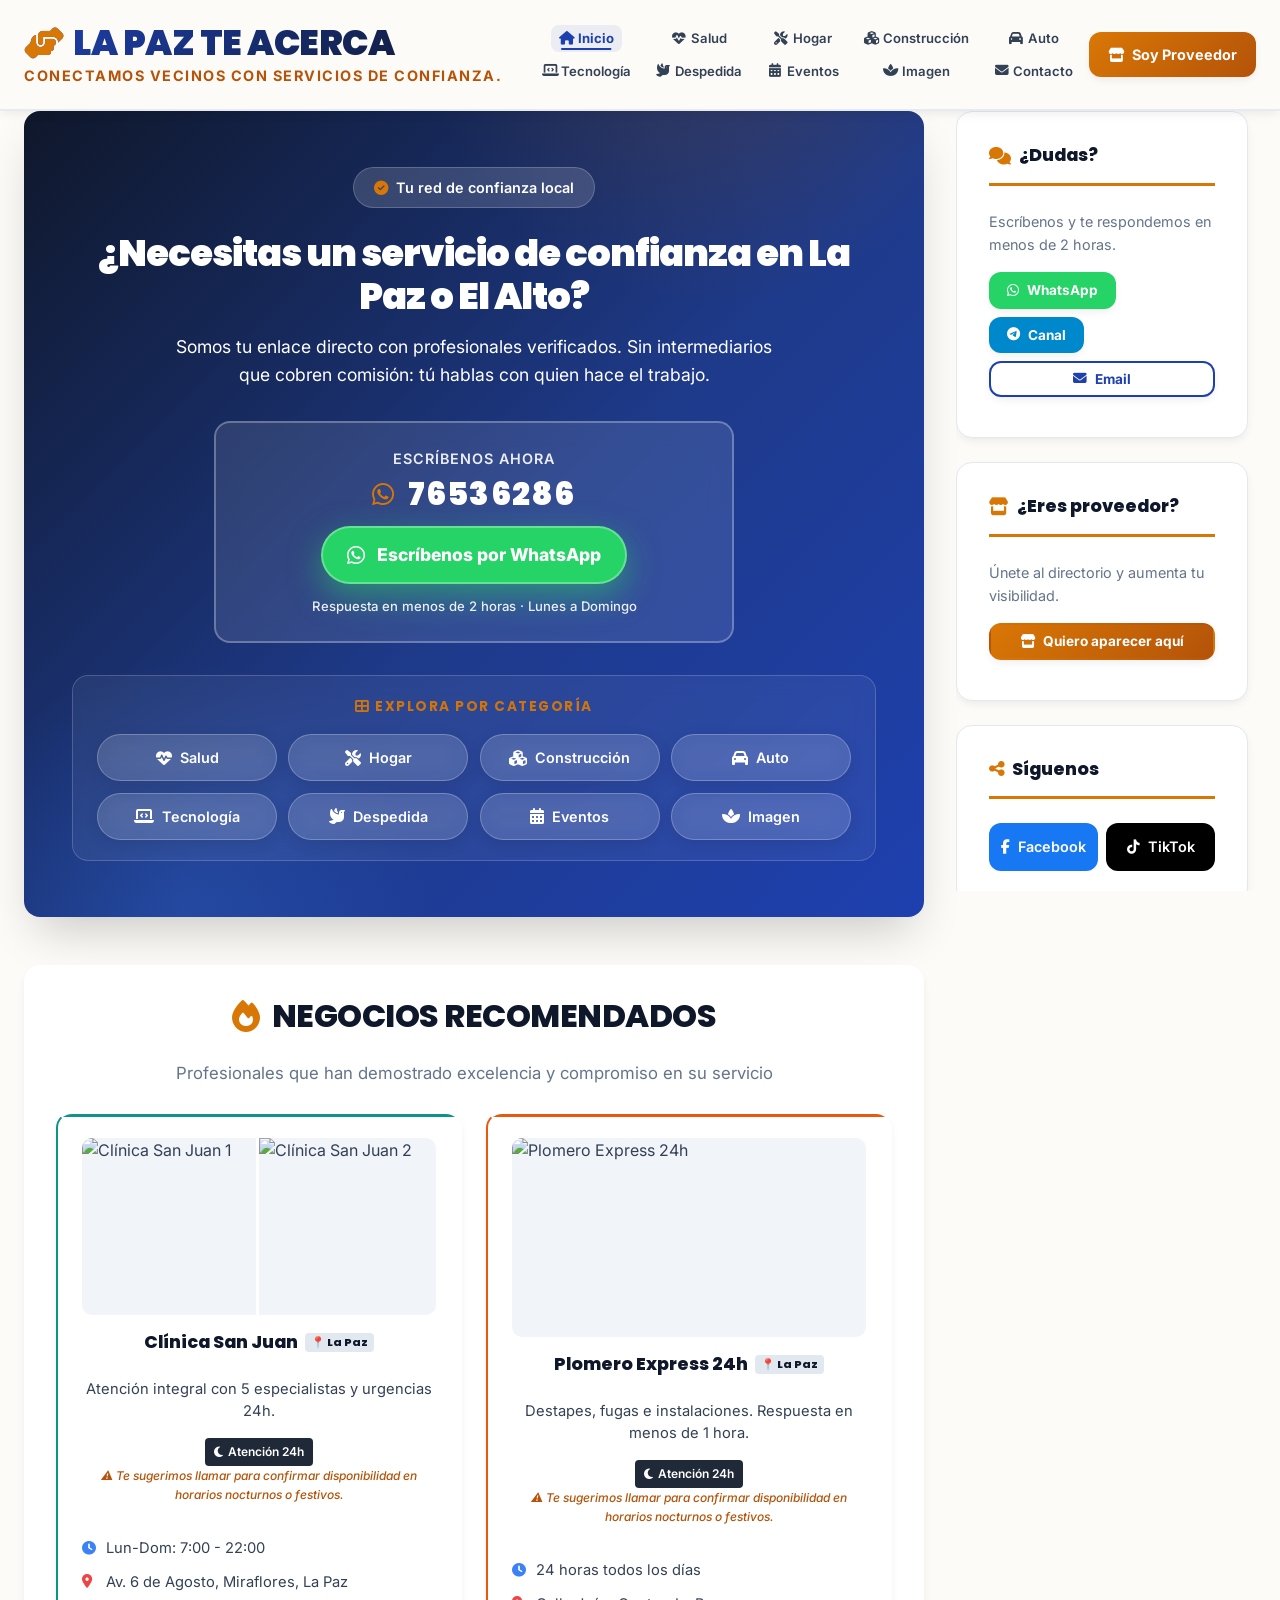
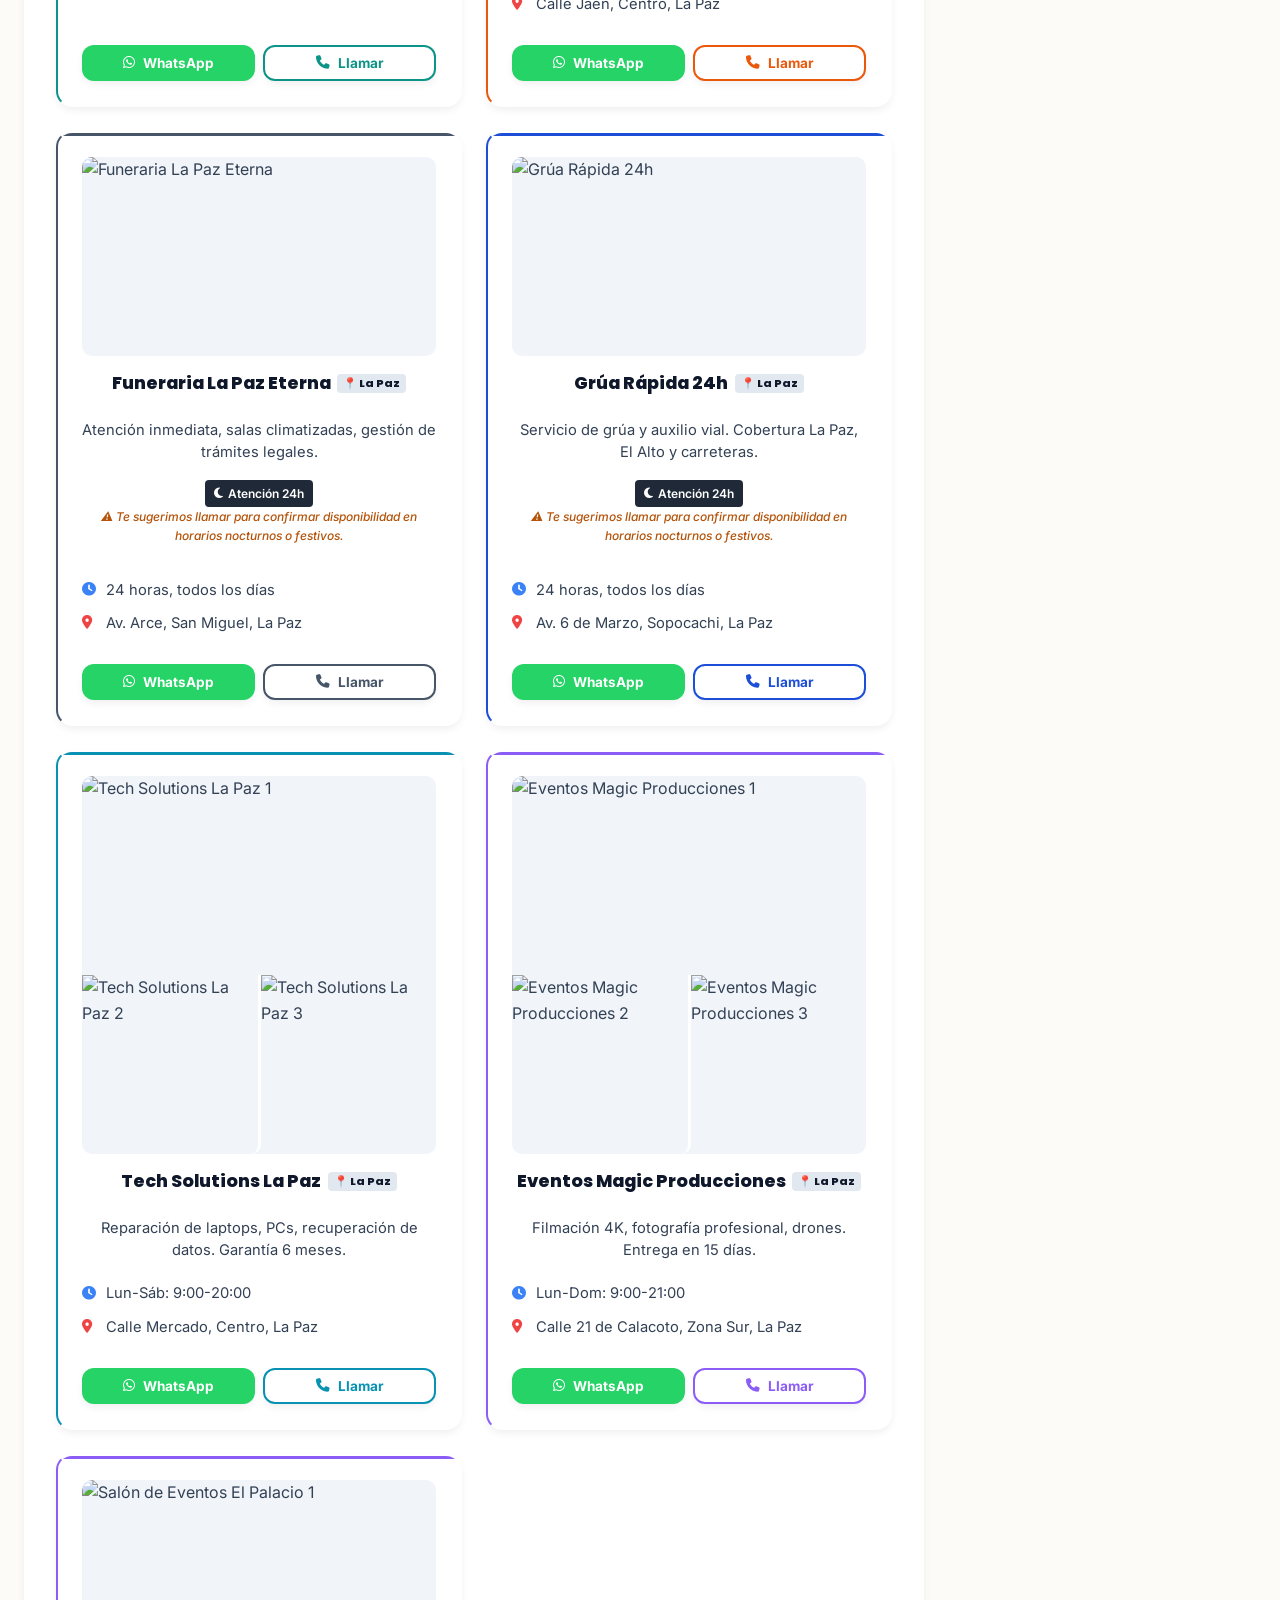
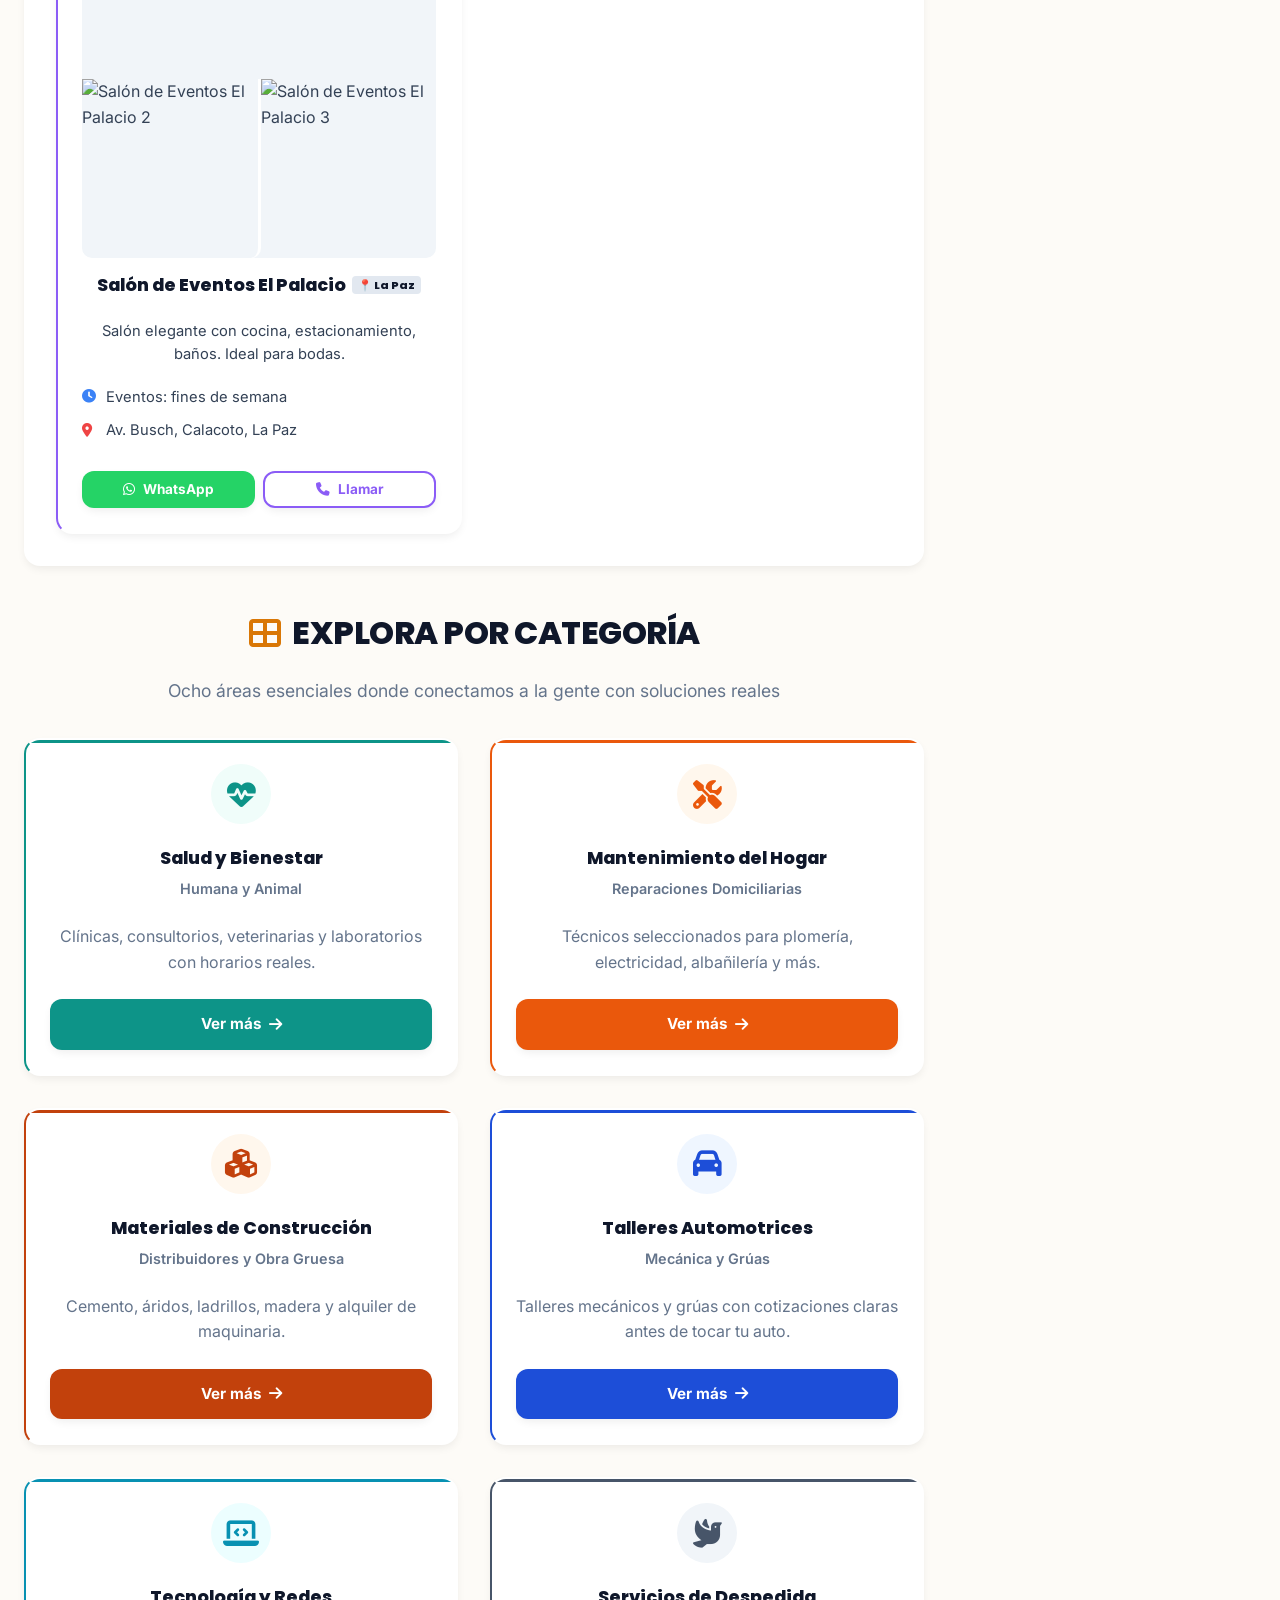
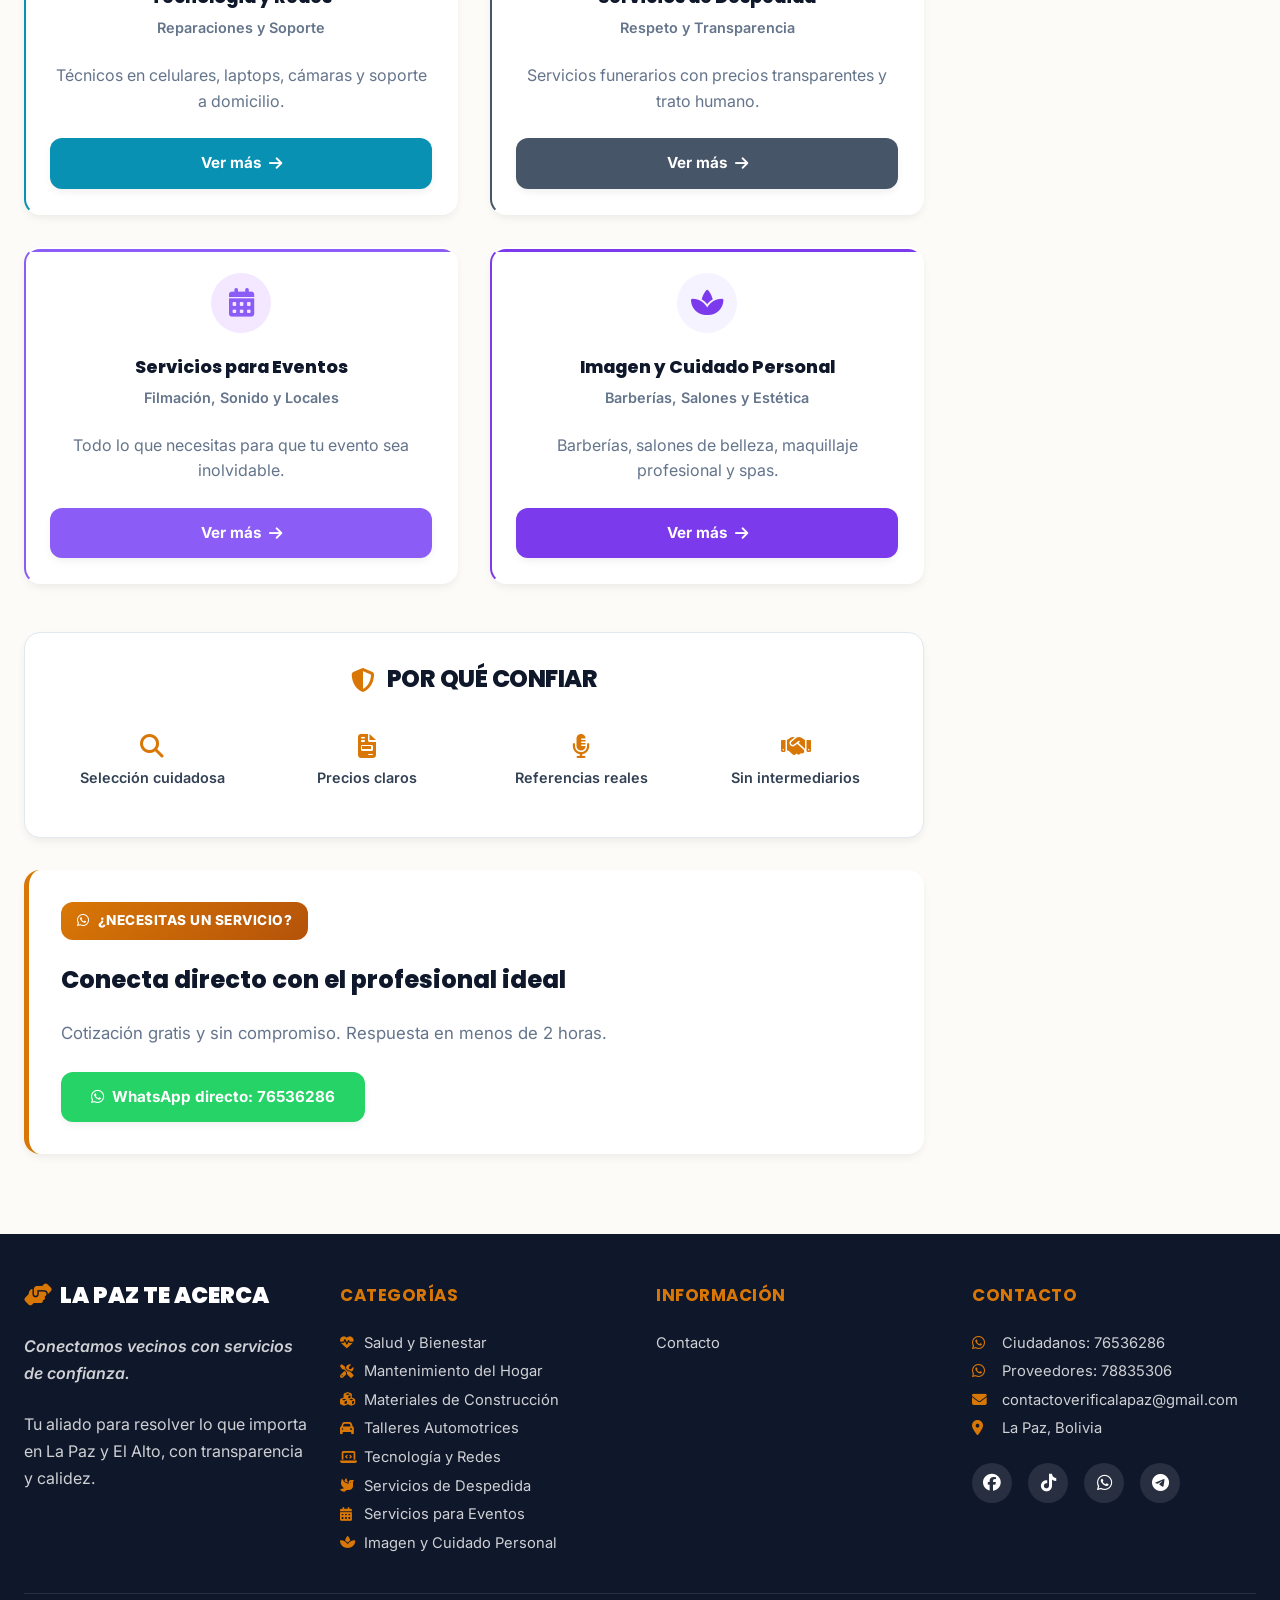
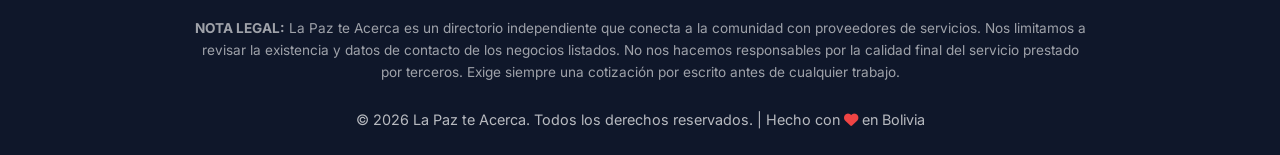
==== commit 7b475f8d: "v13.16: Cache-buster forzado en HTML + SW v13.16.0" ====
--- a/index.html
+++ b/index.html
@@ -25,8 +25,8 @@
     <link rel="preconnect" href="https://fonts.gstatic.com" crossorigin>
     <link href="https://fonts.googleapis.com/css2?family=Inter:wght@300;400;500;600;700;800;900&family=Poppins:wght@400;500;600;700;800;900&display=swap" rel="stylesheet">
     <link rel="stylesheet" href="https://cdnjs.cloudflare.com/ajax/libs/font-awesome/6.5.1/css/all.min.css">
-    <link rel="stylesheet" href="css/style.css?v=13.15">
-    <script>if('serviceWorker' in navigator){navigator.serviceWorker.register('/sw.js?v=13.15').catch(()=>{})}</script>
+    <link rel="stylesheet" href="css/style.css?v=13.16">
+    <script>if('serviceWorker' in navigator){navigator.serviceWorker.register('/sw.js?v=13.16').catch(()=>{})}</script>
     <script type="application/ld+json">
     {
         "@context": "https://schema.org",
@@ -400,10 +400,10 @@
     <!-- ========================================
          SCRIPTS
          ======================================== -->
-    <script src="js/main.js?v=13.15"></script>
+    <script src="js/main.js?v=13.16"></script>
     <script>
         document.getElementById('current-year').textContent = new Date().getFullYear();
     </script>
 
 </body>
-</html>+</html>
--- a/css/style.css
+++ b/css/style.css
@@ -1,13 +1,15 @@
 ﻿/* ============================================================
-   LA PAZ TE ACERCA — CSS PÚBLICO v13.14
+   LA PAZ TE ACERCA — CSS PÚBLICO v13.16
    Doctrina: rescatar lo operativo, reinventar lo estético.
    
-   Cambios v13.0 → v13.13: (ver historial previo)
+   Cambios v13.0 → v13.15: (ver historial previo)
    
-   Cambios v13.14:
-   - FIX RAÍZ: Drawer con transform (elimina scroll horizontal fantasma).
-   - FIX RAÍZ: overflow-x hidden en html.
-   - FIX: Paddings laterales reducidos en móvil (menos campo muerto).
+   Cambios v13.16:
+   - FIX: Sidebar sticky con scroll interno (max-height + overflow-y).
+   - FIX: Tarjetas compactas en desktop (>1200px).
+   - FIX: Prevención total de scroll horizontal.
+   - FIX: Bordes mínimos (2px lateral, 3px superior) en móvil.
+   - FIX: Espacios entre caracteres mínimos en móvil.
    ============================================================ */
 
 @import url('tokens.css');
@@ -15,7 +17,12 @@
 /* ---------- 0. RESET ---------- */
 *, *::before, *::after { margin: 0; padding: 0; box-sizing: border-box; }
 
-html { scroll-behavior: smooth; font-size: 16px; overflow-x: hidden; }
+html {
+  scroll-behavior: smooth;
+  font-size: 16px;
+  overflow-x: hidden !important;
+  max-width: 100vw;
+}
 
 body {
   font-family: var(--f-cuerpo);
@@ -25,12 +32,17 @@
   background: var(--fondo);
   -webkit-font-smoothing: antialiased;
   -moz-osx-font-smoothing: grayscale;
-  overflow-x: hidden;
+  overflow-x: clip;
+  max-width: 100vw;
 }
 
 ::selection { background: var(--ocre-calidad); color: var(--blanco); }
 
-img { max-width: 100%; height: auto; display: block; }
+img {
+  max-width: 100% !important;
+  height: auto !important;
+  display: block;
+}
 
 a { text-decoration: none; color: inherit; }
 
@@ -666,6 +678,7 @@
   gap: var(--sp-4);
 }
 
+/* FIX v13.16: Bordes mínimos + overflow controlado */
 .category-card {
   background: var(--blanco);
   padding: var(--sp-4);
@@ -679,6 +692,7 @@
   overflow: hidden;
   display: flex;
   flex-direction: column;
+  max-width: 100%;
 }
 
 .category-card::before {
@@ -986,6 +1000,7 @@
   border: 2px solid transparent;
   position: relative;
   overflow: hidden;
+  max-width: 100%;
 }
 
 .destacado-card::before {
@@ -1168,7 +1183,22 @@
 /* ============================================================
    10. SIDEBAR
    ============================================================ */
-.sidebar { position: sticky; top: 100px; height: fit-content; }
+
+/* FIX v13.16: Sidebar sticky con scroll interno */
+.sidebar {
+  position: sticky;
+  top: 100px;
+  height: fit-content;
+  max-height: calc(100vh - 120px);
+  overflow-y: auto;
+  padding-right: 8px;
+}
+
+/* Scrollbar personalizado del sidebar */
+.sidebar::-webkit-scrollbar { width: 6px; }
+.sidebar::-webkit-scrollbar-track { background: var(--gris-suave); border-radius: 3px; }
+.sidebar::-webkit-scrollbar-thumb { background: var(--gris-borde); border-radius: 3px; }
+.sidebar::-webkit-scrollbar-thumb:hover { background: var(--gris-medio); }
 
 .sidebar-section {
   background: var(--blanco);
@@ -1643,13 +1673,35 @@
   .logo { padding-right: var(--sp-2); }
 }
 
+/* FIX v13.16: Tarjetas compactas en desktop grande */
+@media (min-width: 1200px) {
+  .destacados-grid {
+    grid-template-columns: repeat(auto-fit, minmax(280px, 1fr));
+    max-width: 1000px;
+    margin: 0 auto;
+  }
+  
+  .category-card { padding: var(--sp-3); }
+  .category-card h3 { font-size: 1.1rem; }
+  .category-icon { width: 60px; height: 60px; font-size: 1.8rem; }
+}
+
 @media (max-width: 991px) {
   .menu-toggle { display: flex; }
   .header-content { grid-template-columns: auto 1fr auto; }
   .cta-proveedor, .btn-proveedor { display: none; }
   .logo { padding-right: 0; }
 
-  /* FIX v13.14: DRAWER con transform (sin scroll horizontal fantasma) */
+  /* FIX v13.16: Sidebar sin sticky en móvil */
+  .sidebar {
+    position: static;
+    max-height: none;
+    overflow-y: visible;
+    margin-top: var(--sp-4);
+    padding-right: 0;
+  }
+
+  /* DRAWER con transform (sin scroll horizontal fantasma) */
   .nav-simetrico {
     display: flex;
     position: fixed;
@@ -1794,19 +1846,18 @@
   .hero-title { font-size: clamp(1.4rem, 5vw, 2rem); }
   .section-title { font-size: clamp(1.4rem, 4vw, 1.9rem); }
   .categories-grid { grid-template-columns: repeat(2, 1fr); gap: var(--sp-3); }
-  .sidebar { position: static; margin-top: var(--sp-4); }
   .back-to-top { bottom: 90px; right: 20px; width: 45px; height: 45px; }
   .toast-container { top: 80px; right: 10px; left: 10px; max-width: none; }
 }
 
 @media (max-width: 767px) {
-  /* FIX v13.14: paddings laterales reducidos (menos campo muerto) */
+  /* FIX v13.16: paddings laterales mínimos + letter-spacing reducido */
   .container { padding: 0 .75rem; }
   .header-dynamic { padding: .4rem 0; }
   .header-content { padding: 0 .75rem; gap: .4rem; }
-  .logo h1 { font-size: clamp(1.1rem, 4.5vw, 1.5rem); }
+  .logo h1 { font-size: clamp(1.1rem, 4.5vw, 1.5rem); letter-spacing: -.3px; }
   .logo h1 i { font-size: clamp(1rem, 4.5vw, 1.4rem); }
-  .tagline { font-size: clamp(.55rem, 1.5vw, .7rem); letter-spacing: .8px; }
+  .tagline { font-size: clamp(.55rem, 1.5vw, .7rem); letter-spacing: .5px; }
 
   .hero { padding: 1rem .6rem; border-radius: 10px; margin-bottom: var(--sp-4); }
   .hero-number { border-radius: 10px; padding: .9rem .6rem; margin-bottom: .8rem; }
@@ -1817,16 +1868,16 @@
   .btn-call-hero { font-size: .8rem; padding: .7rem .9rem; }
 
   .hero-chips-wrapper { padding: .8rem .6rem; margin-top: .8rem; border-radius: 10px; }
-  .hero-chips-title { font-size: .7rem; margin-bottom: .7rem; }
+  .hero-chips-title { font-size: .7rem; margin-bottom: .7rem; letter-spacing: .8px; }
   .hero-chips { grid-template-columns: repeat(2, minmax(0, 1fr)); gap: .4rem; }
-  .chip { padding: .5rem .55rem; font-size: .75rem; max-width: none; }
+  .chip { padding: .5rem .55rem; font-size: .75rem; max-width: none; letter-spacing: .2px; }
   .chip i { font-size: .8rem; }
 
   .categories-grid { grid-template-columns: 1fr; gap: var(--sp-3); }
   .category-card, .destacado-card, .sidebar-section, .featured-section, .trust-bar, .acordeon-info { border-radius: 10px; }
   .category-card { padding: var(--sp-3) .85rem; }
   .category-icon { width: 56px; height: 56px; font-size: 1.7rem; }
-  .category-card h3 { font-size: 1.15rem; }
+  .category-card h3 { font-size: 1.15rem; letter-spacing: -.2px; }
   .testimonials-grid, .destacados-grid, .proveedores-grid { grid-template-columns: 1fr; }
   .testimonial-card { padding: var(--sp-3); }
   .featured-section { padding: var(--sp-3); border-left: none; margin: var(--sp-3) 0; }
@@ -1841,17 +1892,17 @@
   .trust-grid { grid-template-columns: repeat(2, 1fr); }
   body { padding-bottom: 0; }
   .filtros-vivos { gap: .35rem; }
-  .filtro-chip { padding: .35rem .7rem; font-size: .78rem; }
+  .filtro-chip { padding: .35rem .7rem; font-size: .78rem; letter-spacing: .2px; }
 }
 
 @media (max-width: 360px) {
   .container { padding: 0 .6rem; }
   .hero-title { font-size: 1.15rem; }
   .hero-number-tel { font-size: 1.35rem; }
-  .logo h1 { font-size: 1rem; }
-  .tagline { font-size: .5rem; }
+  .logo h1 { font-size: 1rem; letter-spacing: -.2px; }
+  .tagline { font-size: .5rem; letter-spacing: .3px; }
   .hero-chips-wrapper { padding: .7rem .5rem; }
-  .chip { padding: .45rem .5rem; font-size: .7rem; }
+  .chip { padding: .45rem .5rem; font-size: .7rem; letter-spacing: .1px; }
 }
 
 @media (min-width: 1400px) {
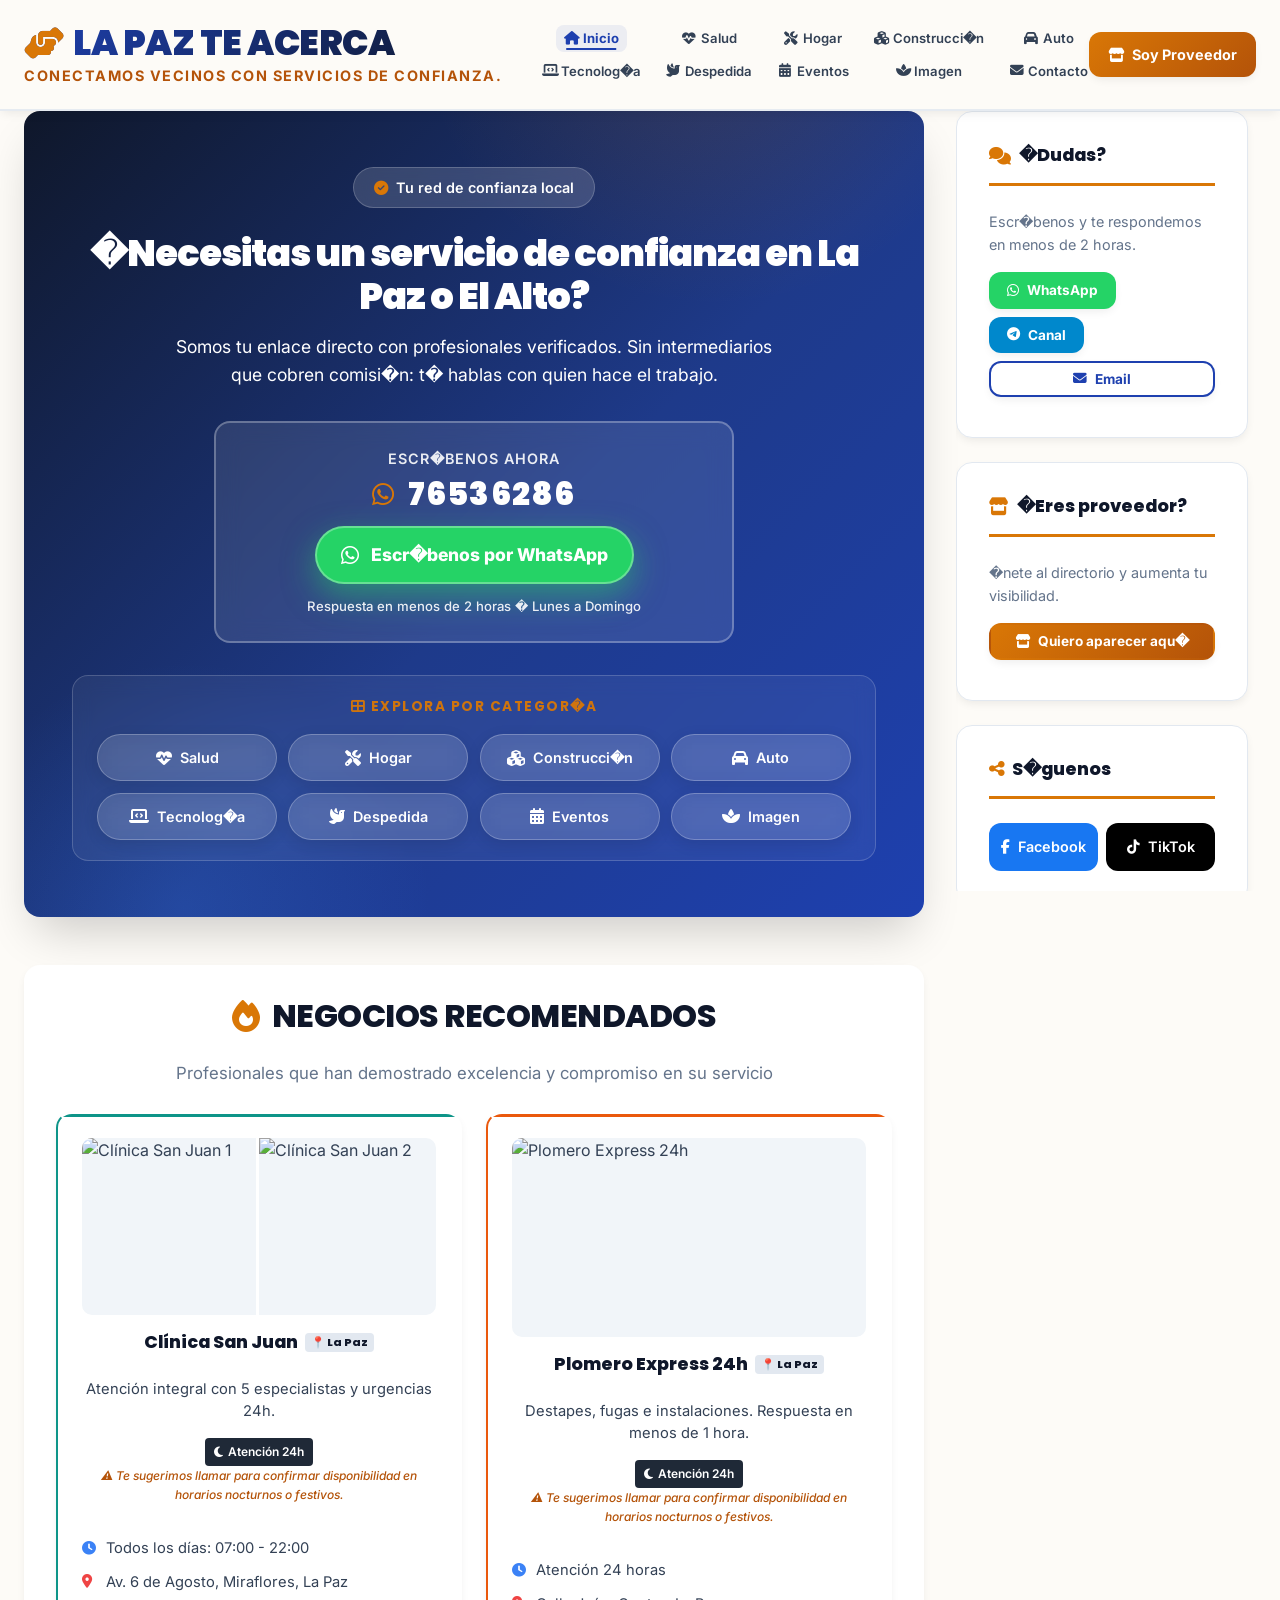
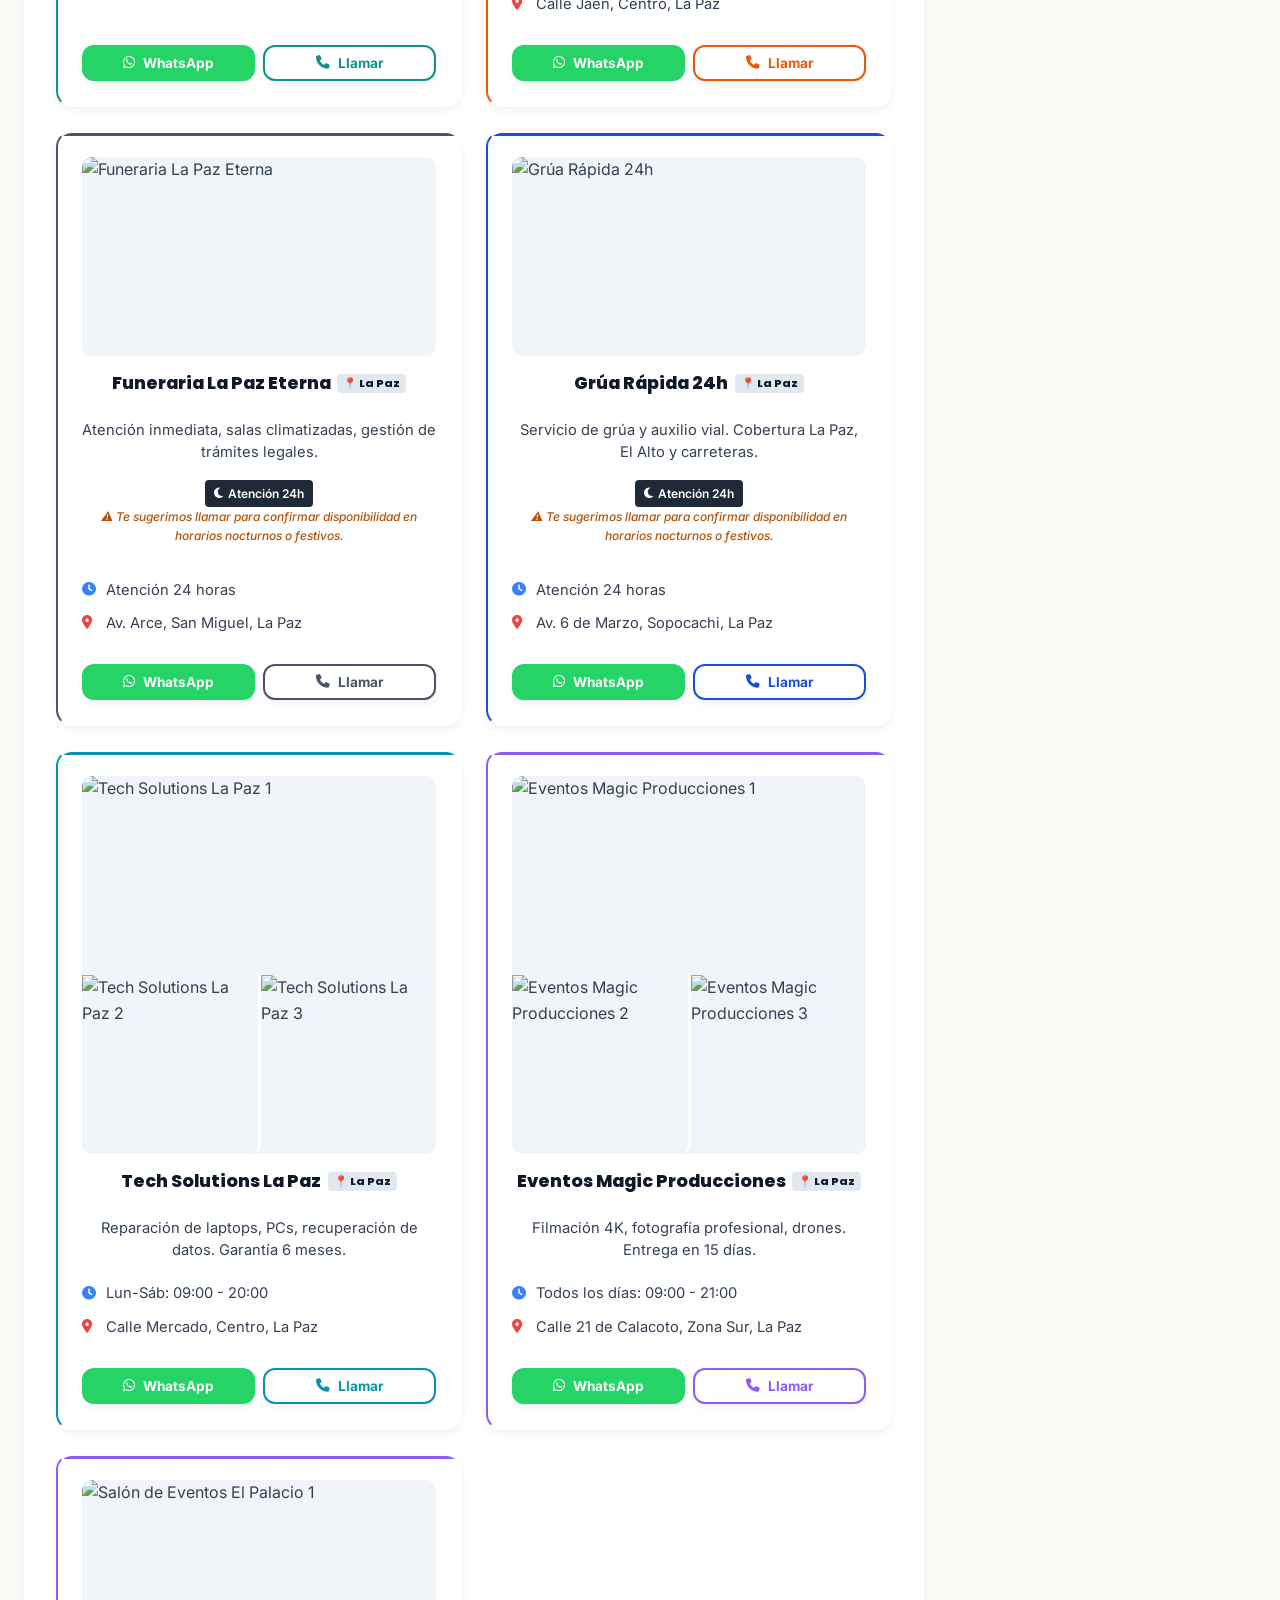
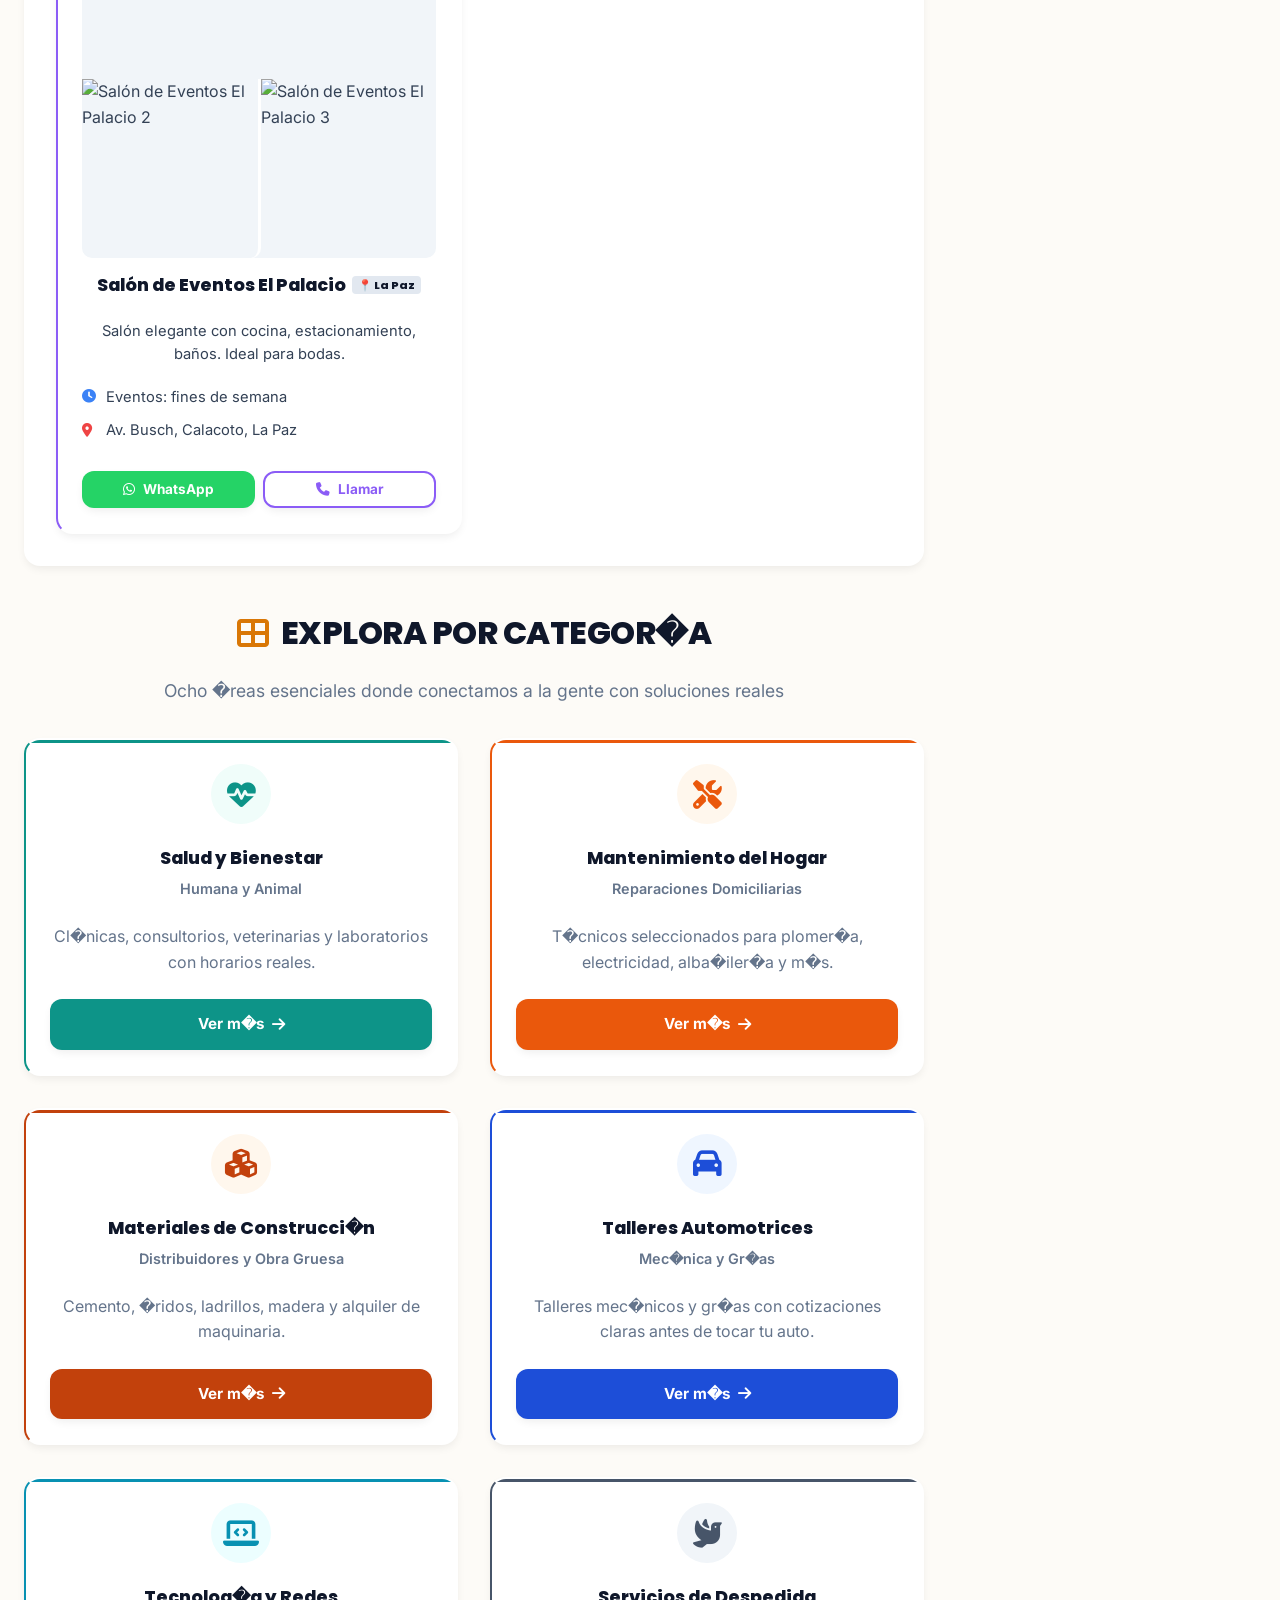
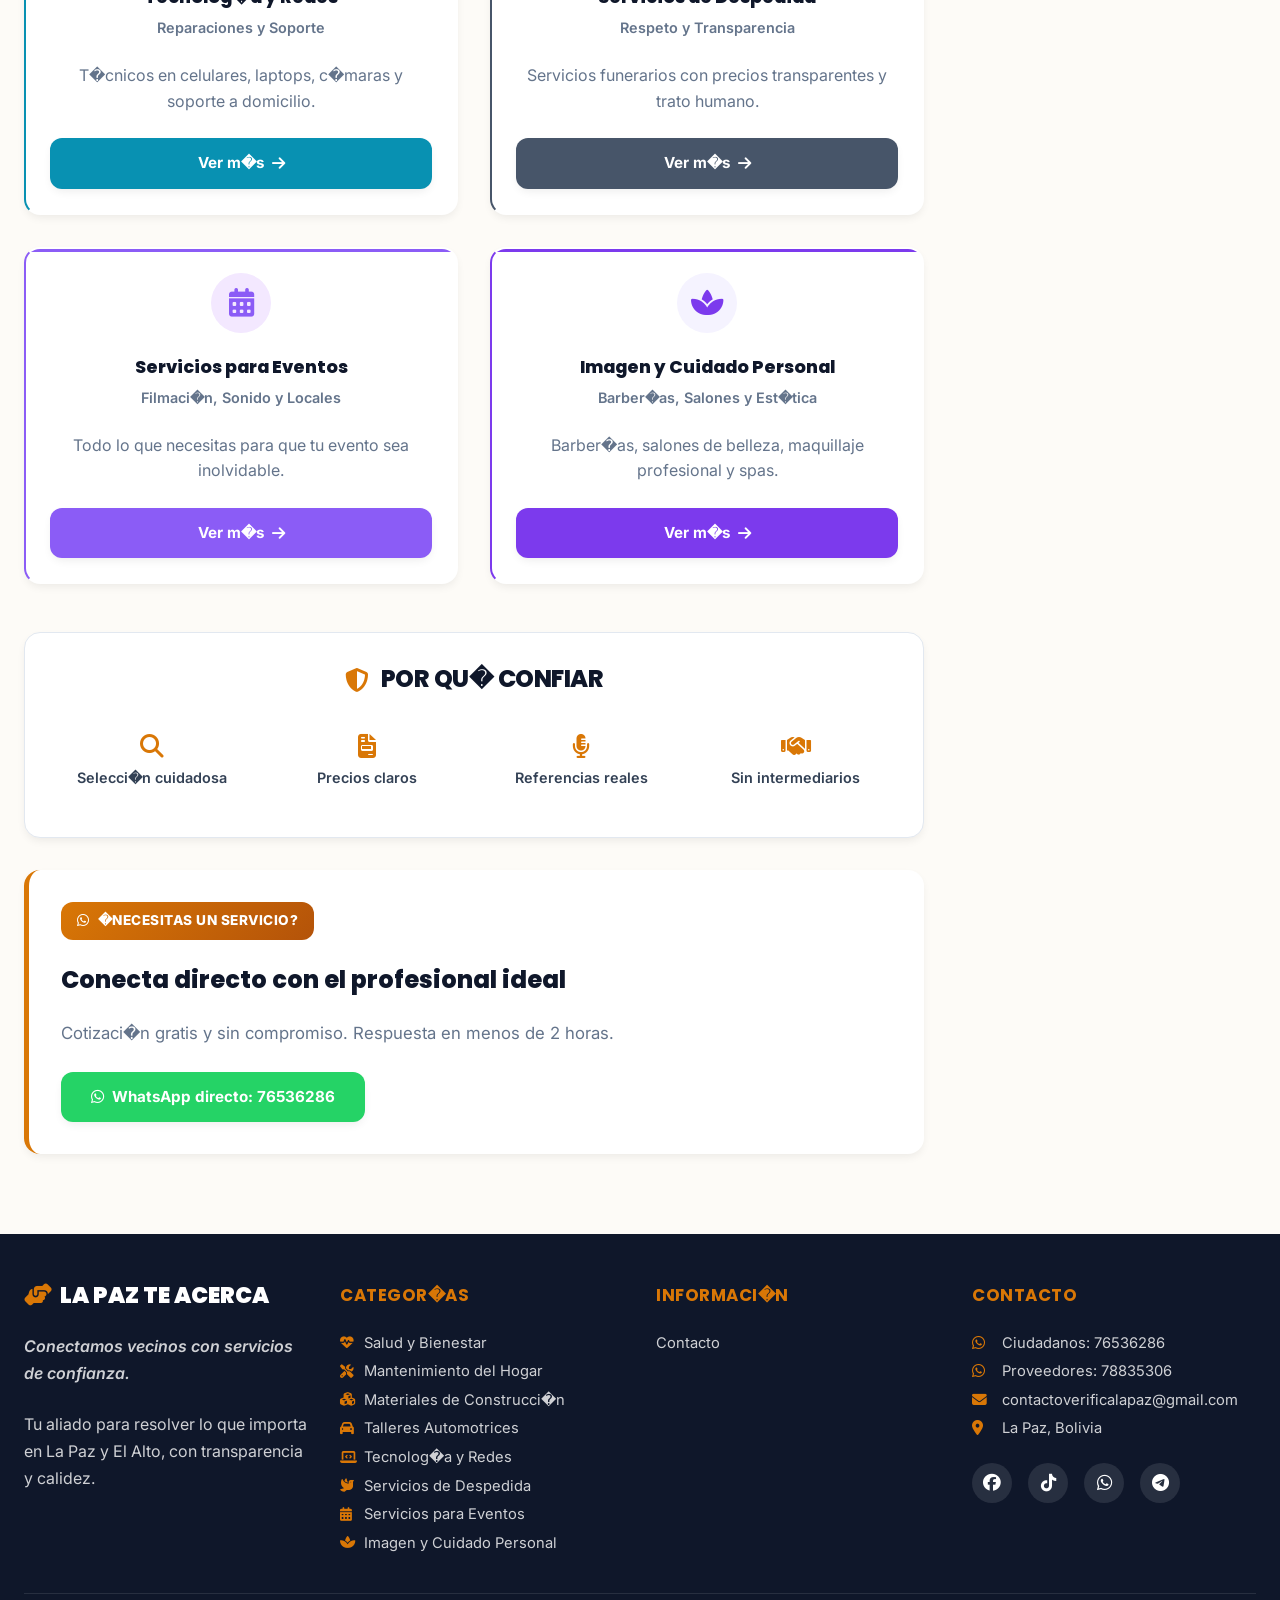
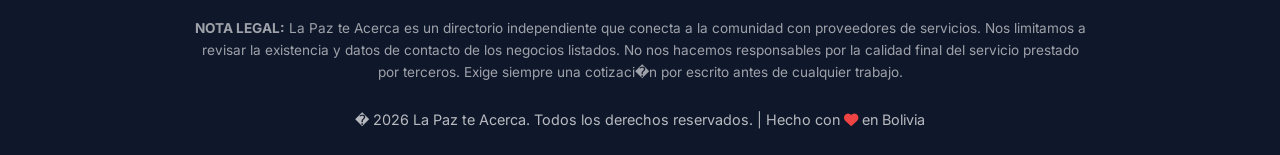
==== commit 627f5384: "v14.0 Paso E: Cache-buster v=14.0 en HTML + main.js con formatearHorario()" ====
--- a/index.html
+++ b/index.html
@@ -1,11 +1,11 @@
-﻿<!DOCTYPE html>
+<!DOCTYPE html>
 <html lang="es">
 <head>
     <meta charset="UTF-8">
     <meta name="viewport" content="width=device-width, initial-scale=1.0">
-    <meta name="description" content="La Paz te Acerca - Somos tu enlace directo con servicios de confianza en La Paz y El Alto. Escribe al 76536286 y conéctate sin intermediarios.">
+    <meta name="description" content="La Paz te Acerca - Somos tu enlace directo con servicios de confianza en La Paz y El Alto. Escribe al 76536286 y con�ctate sin intermediarios.">
     <meta property="og:title" content="La Paz te Acerca | Tu enlace con servicios de confianza">
-    <meta property="og:description" content="Olvídate de buscar a ciegas. Conecta directo con profesionales recomendados en La Paz y El Alto.">
+    <meta property="og:description" content="Olv�date de buscar a ciegas. Conecta directo con profesionales recomendados en La Paz y El Alto.">
     <meta property="og:type" content="website">
     <meta property="og:url" content="https://lapazteacerca.com/">
     <meta property="og:image" content="https://lapazteacerca.com/img/og-image.jpg">
@@ -25,8 +25,8 @@
     <link rel="preconnect" href="https://fonts.gstatic.com" crossorigin>
     <link href="https://fonts.googleapis.com/css2?family=Inter:wght@300;400;500;600;700;800;900&family=Poppins:wght@400;500;600;700;800;900&display=swap" rel="stylesheet">
     <link rel="stylesheet" href="https://cdnjs.cloudflare.com/ajax/libs/font-awesome/6.5.1/css/all.min.css">
-    <link rel="stylesheet" href="css/style.css?v=13.16">
-    <script>if('serviceWorker' in navigator){navigator.serviceWorker.register('/sw.js?v=13.16').catch(()=>{})}</script>
+    <link rel="stylesheet" href="css/style.css?v=13.17">
+    <script>if('serviceWorker' in navigator){navigator.serviceWorker.register('/sw.js?v=14.0').catch(()=>{})}</script>
     <script type="application/ld+json">
     {
         "@context": "https://schema.org",
@@ -40,7 +40,7 @@
 <body>
 
     <!-- ========================================
-         HEADER DINÁMICO v13.15
+         HEADER DIN�MICO v13.15
          ======================================== -->
     <header class="header-dynamic" id="header" role="banner">
         <div class="container header-content">
@@ -51,27 +51,27 @@
                 </div>
             </a>
 
-            <button class="menu-toggle" id="menuToggle" aria-label="Abrir menú" aria-expanded="false" aria-controls="nav">
+            <button class="menu-toggle" id="menuToggle" aria-label="Abrir men�" aria-expanded="false" aria-controls="nav">
                 <span></span>
                 <span></span>
                 <span></span>
             </button>
 
-            <nav class="nav-simetrico" id="nav" role="navigation" aria-label="Navegación principal">
+            <nav class="nav-simetrico" id="nav" role="navigation" aria-label="Navegaci�n principal">
                 <div class="drawer-header">
                     <span class="drawer-title"><i class="fas fa-hands-helping"></i> La Paz te Acerca</span>
-                    <button class="drawer-close" id="drawerClose" aria-label="Cerrar menú"><i class="fas fa-times"></i></button>
+                    <button class="drawer-close" id="drawerClose" aria-label="Cerrar men�"><i class="fas fa-times"></i></button>
                 </div>
 
                 <div class="nav-row">
                     <a href="index.html" class="nav-link active" aria-current="page"><i class="fas fa-house" aria-hidden="true"></i> Inicio</a>
                     <a href="salud.html" class="nav-link"><i class="fas fa-heartbeat" aria-hidden="true"></i> Salud</a>
                     <a href="hogar.html" class="nav-link"><i class="fas fa-tools" aria-hidden="true"></i> Hogar</a>
-                    <a href="construccion.html" class="nav-link"><i class="fas fa-cubes" aria-hidden="true"></i> Construcción</a>
+                    <a href="construccion.html" class="nav-link"><i class="fas fa-cubes" aria-hidden="true"></i> Construcci�n</a>
                     <a href="automotriz.html" class="nav-link"><i class="fas fa-car" aria-hidden="true"></i> Auto</a>
                 </div>
                 <div class="nav-row">
-                    <a href="tecnologia.html" class="nav-link"><i class="fas fa-laptop-code" aria-hidden="true"></i> Tecnología</a>
+                    <a href="tecnologia.html" class="nav-link"><i class="fas fa-laptop-code" aria-hidden="true"></i> Tecnolog�a</a>
                     <a href="funerarias.html" class="nav-link"><i class="fas fa-dove" aria-hidden="true"></i> Despedida</a>
                     <a href="eventos.html" class="nav-link"><i class="fas fa-calendar-alt" aria-hidden="true"></i> Eventos</a>
                     <a href="imagen.html" class="nav-link"><i class="fas fa-spa" aria-hidden="true"></i> Imagen</a>
@@ -104,15 +104,15 @@
                         </div>
 
                         <h2 class="hero-title fade-in" id="hero-title">
-                            ¿Necesitas un servicio de confianza en La Paz o El Alto?
+                            �Necesitas un servicio de confianza en La Paz o El Alto?
                         </h2>
 
                         <p class="hero-subtitle fade-in">
-                            Somos tu enlace directo con profesionales verificados. Sin intermediarios que cobren comisión: tú hablas con quien hace el trabajo.
+                            Somos tu enlace directo con profesionales verificados. Sin intermediarios que cobren comisi�n: t� hablas con quien hace el trabajo.
                         </p>
 
                         <div class="hero-number fade-in">
-                            <p class="hero-number-label">Escríbenos ahora</p>
+                            <p class="hero-number-label">Escr�benos ahora</p>
                             <a href="https://wa.me/59176536286" class="hero-number-tel" target="_blank" rel="noopener noreferrer">
                                 <i class="fab fa-whatsapp" aria-hidden="true"></i>
                                 76536286
@@ -123,22 +123,22 @@
                                    target="_blank" 
                                    rel="noopener noreferrer">
                                     <i class="fab fa-whatsapp" aria-hidden="true"></i>
-                                    Escríbenos por WhatsApp
+                                    Escr�benos por WhatsApp
                                 </a>
                             </div>
-                            <p class="hero-number-note">Respuesta en menos de 2 horas · Lunes a Domingo</p>
+                            <p class="hero-number-note">Respuesta en menos de 2 horas � Lunes a Domingo</p>
                         </div>
 
                         <div class="hero-chips-wrapper fade-in">
                             <p class="hero-chips-title">
-                                <i class="fas fa-th-large" aria-hidden="true"></i> Explora por categoría
+                                <i class="fas fa-th-large" aria-hidden="true"></i> Explora por categor�a
                             </p>
                             <div class="hero-chips" id="heroChips">
                                 <a href="salud.html" class="chip"><i class="fas fa-heartbeat"></i> Salud</a>
                                 <a href="hogar.html" class="chip"><i class="fas fa-tools"></i> Hogar</a>
-                                <a href="construccion.html" class="chip"><i class="fas fa-cubes"></i> Construcción</a>
+                                <a href="construccion.html" class="chip"><i class="fas fa-cubes"></i> Construcci�n</a>
                                 <a href="automotriz.html" class="chip"><i class="fas fa-car"></i> Auto</a>
-                                <a href="tecnologia.html" class="chip"><i class="fas fa-laptop-code"></i> Tecnología</a>
+                                <a href="tecnologia.html" class="chip"><i class="fas fa-laptop-code"></i> Tecnolog�a</a>
                                 <a href="funerarias.html" class="chip"><i class="fas fa-dove"></i> Despedida</a>
                                 <a href="eventos.html" class="chip"><i class="fas fa-calendar-alt"></i> Eventos</a>
                                 <a href="imagen.html" class="chip"><i class="fas fa-spa"></i> Imagen</a>
@@ -166,15 +166,15 @@
                 </section>
 
                 <!-- ========================================
-                     CATEGORÍAS
+                     CATEGOR�AS
                      ======================================== -->
                 <section class="categories-section" id="categorias" aria-labelledby="categorias-title">
                     <h2 class="section-title fade-in" id="categorias-title">
                         <i class="fas fa-th-large" aria-hidden="true"></i>
-                        EXPLORA POR CATEGORÍA
+                        EXPLORA POR CATEGOR�A
                     </h2>
                     <p class="section-description fade-in">
-                        Ocho áreas esenciales donde conectamos a la gente con soluciones reales
+                        Ocho �reas esenciales donde conectamos a la gente con soluciones reales
                     </p>
                     <div class="categories-grid" id="categoriesGrid">
 
@@ -182,9 +182,9 @@
                             <div class="category-icon"><i class="fas fa-heartbeat" aria-hidden="true"></i></div>
                             <h3>Salud y Bienestar</h3>
                             <p class="category-subtitle">Humana y Animal</p>
-                            <p>Clínicas, consultorios, veterinarias y laboratorios con horarios reales.</p>
-                            <div class="category-actions">
-                                <a href="salud.html" class="btn btn-salud">Ver más <i class="fas fa-arrow-right" aria-hidden="true"></i></a>
+                            <p>Cl�nicas, consultorios, veterinarias y laboratorios con horarios reales.</p>
+                            <div class="category-actions">
+                                <a href="salud.html" class="btn btn-salud">Ver m�s <i class="fas fa-arrow-right" aria-hidden="true"></i></a>
                             </div>
                         </article>
 
@@ -192,39 +192,39 @@
                             <div class="category-icon"><i class="fas fa-tools" aria-hidden="true"></i></div>
                             <h3>Mantenimiento del Hogar</h3>
                             <p class="category-subtitle">Reparaciones Domiciliarias</p>
-                            <p>Técnicos seleccionados para plomería, electricidad, albañilería y más.</p>
-                            <div class="category-actions">
-                                <a href="hogar.html" class="btn btn-hogar">Ver más <i class="fas fa-arrow-right" aria-hidden="true"></i></a>
+                            <p>T�cnicos seleccionados para plomer�a, electricidad, alba�iler�a y m�s.</p>
+                            <div class="category-actions">
+                                <a href="hogar.html" class="btn btn-hogar">Ver m�s <i class="fas fa-arrow-right" aria-hidden="true"></i></a>
                             </div>
                         </article>
 
                         <article class="category-card category-construccion fade-in">
                             <div class="category-icon"><i class="fas fa-cubes" aria-hidden="true"></i></div>
-                            <h3>Materiales de Construcción</h3>
+                            <h3>Materiales de Construcci�n</h3>
                             <p class="category-subtitle">Distribuidores y Obra Gruesa</p>
-                            <p>Cemento, áridos, ladrillos, madera y alquiler de maquinaria.</p>
-                            <div class="category-actions">
-                                <a href="construccion.html" class="btn btn-construccion">Ver más <i class="fas fa-arrow-right" aria-hidden="true"></i></a>
+                            <p>Cemento, �ridos, ladrillos, madera y alquiler de maquinaria.</p>
+                            <div class="category-actions">
+                                <a href="construccion.html" class="btn btn-construccion">Ver m�s <i class="fas fa-arrow-right" aria-hidden="true"></i></a>
                             </div>
                         </article>
 
                         <article class="category-card category-auto fade-in">
                             <div class="category-icon"><i class="fas fa-car" aria-hidden="true"></i></div>
                             <h3>Talleres Automotrices</h3>
-                            <p class="category-subtitle">Mecánica y Grúas</p>
-                            <p>Talleres mecánicos y grúas con cotizaciones claras antes de tocar tu auto.</p>
-                            <div class="category-actions">
-                                <a href="automotriz.html" class="btn btn-auto">Ver más <i class="fas fa-arrow-right" aria-hidden="true"></i></a>
+                            <p class="category-subtitle">Mec�nica y Gr�as</p>
+                            <p>Talleres mec�nicos y gr�as con cotizaciones claras antes de tocar tu auto.</p>
+                            <div class="category-actions">
+                                <a href="automotriz.html" class="btn btn-auto">Ver m�s <i class="fas fa-arrow-right" aria-hidden="true"></i></a>
                             </div>
                         </article>
 
                         <article class="category-card category-tecnologia fade-in">
                             <div class="category-icon"><i class="fas fa-laptop-code" aria-hidden="true"></i></div>
-                            <h3>Tecnología y Redes</h3>
+                            <h3>Tecnolog�a y Redes</h3>
                             <p class="category-subtitle">Reparaciones y Soporte</p>
-                            <p>Técnicos en celulares, laptops, cámaras y soporte a domicilio.</p>
-                            <div class="category-actions">
-                                <a href="tecnologia.html" class="btn btn-tecnologia">Ver más <i class="fas fa-arrow-right" aria-hidden="true"></i></a>
+                            <p>T�cnicos en celulares, laptops, c�maras y soporte a domicilio.</p>
+                            <div class="category-actions">
+                                <a href="tecnologia.html" class="btn btn-tecnologia">Ver m�s <i class="fas fa-arrow-right" aria-hidden="true"></i></a>
                             </div>
                         </article>
 
@@ -234,27 +234,27 @@
                             <p class="category-subtitle">Respeto y Transparencia</p>
                             <p>Servicios funerarios con precios transparentes y trato humano.</p>
                             <div class="category-actions">
-                                <a href="funerarias.html" class="btn btn-funeraria">Ver más <i class="fas fa-arrow-right" aria-hidden="true"></i></a>
+                                <a href="funerarias.html" class="btn btn-funeraria">Ver m�s <i class="fas fa-arrow-right" aria-hidden="true"></i></a>
                             </div>
                         </article>
 
                         <article class="category-card category-eventos fade-in">
                             <div class="category-icon"><i class="fas fa-calendar-alt" aria-hidden="true"></i></div>
                             <h3>Servicios para Eventos</h3>
-                            <p class="category-subtitle">Filmación, Sonido y Locales</p>
+                            <p class="category-subtitle">Filmaci�n, Sonido y Locales</p>
                             <p>Todo lo que necesitas para que tu evento sea inolvidable.</p>
                             <div class="category-actions">
-                                <a href="eventos.html" class="btn btn-eventos">Ver más <i class="fas fa-arrow-right" aria-hidden="true"></i></a>
+                                <a href="eventos.html" class="btn btn-eventos">Ver m�s <i class="fas fa-arrow-right" aria-hidden="true"></i></a>
                             </div>
                         </article>
 
                         <article class="category-card category-imagen fade-in">
                             <div class="category-icon"><i class="fas fa-spa" aria-hidden="true"></i></div>
                             <h3>Imagen y Cuidado Personal</h3>
-                            <p class="category-subtitle">Barberías, Salones y Estética</p>
-                            <p>Barberías, salones de belleza, maquillaje profesional y spas.</p>
-                            <div class="category-actions">
-                                <a href="imagen.html" class="btn btn-imagen">Ver más <i class="fas fa-arrow-right" aria-hidden="true"></i></a>
+                            <p class="category-subtitle">Barber�as, Salones y Est�tica</p>
+                            <p>Barber�as, salones de belleza, maquillaje profesional y spas.</p>
+                            <div class="category-actions">
+                                <a href="imagen.html" class="btn btn-imagen">Ver m�s <i class="fas fa-arrow-right" aria-hidden="true"></i></a>
                             </div>
                         </article>
 
@@ -267,10 +267,10 @@
                 <section class="trust-bar fade-in" aria-labelledby="trust-title">
                     <h2 class="section-title" id="trust-title" style="font-size:1.5rem;">
                         <i class="fas fa-shield-alt" aria-hidden="true"></i>
-                        POR QUÉ CONFIAR
+                        POR QU� CONFIAR
                     </h2>
                     <div class="trust-grid">
-                        <div class="trust-item"><i class="fas fa-search" aria-hidden="true"></i><span>Selección cuidadosa</span></div>
+                        <div class="trust-item"><i class="fas fa-search" aria-hidden="true"></i><span>Selecci�n cuidadosa</span></div>
                         <div class="trust-item"><i class="fas fa-file-invoice" aria-hidden="true"></i><span>Precios claros</span></div>
                         <div class="trust-item"><i class="fas fa-microphone-alt" aria-hidden="true"></i><span>Referencias reales</span></div>
                         <div class="trust-item"><i class="fas fa-handshake" aria-hidden="true"></i><span>Sin intermediarios</span></div>
@@ -283,10 +283,10 @@
                 <section class="featured-section fade-in cta-final" aria-labelledby="cta-title">
                     <div class="featured-badge">
                         <i class="fab fa-whatsapp" aria-hidden="true"></i>
-                        ¿NECESITAS UN SERVICIO?
+                        �NECESITAS UN SERVICIO?
                     </div>
                     <h3 id="cta-title">Conecta directo con el profesional ideal</h3>
-                    <p>Cotización gratis y sin compromiso. Respuesta en menos de 2 horas.</p>
+                    <p>Cotizaci�n gratis y sin compromiso. Respuesta en menos de 2 horas.</p>
                     <a href="https://wa.me/59176536286?text=Hola,%20necesito%20un%20servicio"
                        class="btn btn-whatsapp"
                        target="_blank"
@@ -304,8 +304,8 @@
             <aside class="sidebar" role="complementary">
 
                 <div class="sidebar-section fade-in">
-                    <h3><i class="fas fa-comments" aria-hidden="true"></i> ¿Dudas?</h3>
-                    <p style="font-size:.9rem; margin-bottom:1rem;">Escríbenos y te respondemos en menos de 2 horas.</p>
+                    <h3><i class="fas fa-comments" aria-hidden="true"></i> �Dudas?</h3>
+                    <p style="font-size:.9rem; margin-bottom:1rem;">Escr�benos y te respondemos en menos de 2 horas.</p>
                     <div style="display:flex; gap:.5rem; flex-wrap:wrap;">
                         <a href="https://wa.me/59176536286" class="btn btn-whatsapp btn-sm" target="_blank" rel="noopener noreferrer"><i class="fab fa-whatsapp" aria-hidden="true"></i> WhatsApp</a>
                         <a href="https://t.me/verificalapaz" class="btn btn-telegram btn-sm" target="_blank" rel="noopener noreferrer"><i class="fab fa-telegram" aria-hidden="true"></i> Canal</a>
@@ -314,13 +314,13 @@
                 </div>
 
                 <div class="sidebar-section fade-in">
-                    <h3><i class="fas fa-store" aria-hidden="true"></i> ¿Eres proveedor?</h3>
-                    <p style="font-size:.9rem; margin-bottom:1rem;">Únete al directorio y aumenta tu visibilidad.</p>
-                    <a href="contacto.html" class="btn btn-primary btn-sm btn-block"><i class="fas fa-store" aria-hidden="true"></i> Quiero aparecer aquí</a>
+                    <h3><i class="fas fa-store" aria-hidden="true"></i> �Eres proveedor?</h3>
+                    <p style="font-size:.9rem; margin-bottom:1rem;">�nete al directorio y aumenta tu visibilidad.</p>
+                    <a href="contacto.html" class="btn btn-primary btn-sm btn-block"><i class="fas fa-store" aria-hidden="true"></i> Quiero aparecer aqu�</a>
                 </div>
 
                 <div class="sidebar-section fade-in">
-                    <h3><i class="fas fa-share-alt" aria-hidden="true"></i> Síguenos</h3>
+                    <h3><i class="fas fa-share-alt" aria-hidden="true"></i> S�guenos</h3>
                     <div class="social-grid">
                         <a href="https://facebook.com/ContactoverificaLaPaz" class="social-link facebook" target="_blank" rel="noopener noreferrer"><i class="fab fa-facebook-f" aria-hidden="true"></i><span>Facebook</span></a>
                         <a href="https://tiktok.com/@verifica_la_paz" class="social-link tiktok" target="_blank" rel="noopener noreferrer"><i class="fab fa-tiktok" aria-hidden="true"></i><span>TikTok</span></a>
@@ -345,13 +345,13 @@
                 </div>
 
                 <div class="footer-section">
-                    <h4>Categorías</h4>
+                    <h4>Categor�as</h4>
                     <ul>
                         <li><a href="salud.html"><i class="fas fa-heartbeat" aria-hidden="true"></i> Salud y Bienestar</a></li>
                         <li><a href="hogar.html"><i class="fas fa-tools" aria-hidden="true"></i> Mantenimiento del Hogar</a></li>
-                        <li><a href="construccion.html"><i class="fas fa-cubes" aria-hidden="true"></i> Materiales de Construcción</a></li>
+                        <li><a href="construccion.html"><i class="fas fa-cubes" aria-hidden="true"></i> Materiales de Construcci�n</a></li>
                         <li><a href="automotriz.html"><i class="fas fa-car" aria-hidden="true"></i> Talleres Automotrices</a></li>
-                        <li><a href="tecnologia.html"><i class="fas fa-laptop-code" aria-hidden="true"></i> Tecnología y Redes</a></li>
+                        <li><a href="tecnologia.html"><i class="fas fa-laptop-code" aria-hidden="true"></i> Tecnolog�a y Redes</a></li>
                         <li><a href="funerarias.html"><i class="fas fa-dove" aria-hidden="true"></i> Servicios de Despedida</a></li>
                         <li><a href="eventos.html"><i class="fas fa-calendar-alt" aria-hidden="true"></i> Servicios para Eventos</a></li>
                         <li><a href="imagen.html"><i class="fas fa-spa" aria-hidden="true"></i> Imagen y Cuidado Personal</a></li>
@@ -359,7 +359,7 @@
                 </div>
 
                 <div class="footer-section">
-                    <h4>Información</h4>
+                    <h4>Informaci�n</h4>
                     <ul><li><a href="contacto.html">Contacto</a></li></ul>
                 </div>
 
@@ -383,9 +383,9 @@
 
             <div class="footer-bottom">
                 <div class="footer-legal">
-                    <p><strong>NOTA LEGAL:</strong> La Paz te Acerca es un directorio independiente que conecta a la comunidad con proveedores de servicios. Nos limitamos a revisar la existencia y datos de contacto de los negocios listados. No nos hacemos responsables por la calidad final del servicio prestado por terceros. Exige siempre una cotización por escrito antes de cualquier trabajo.</p>
-                </div>
-                <p class="copyright">© <span id="current-year"></span> La Paz te Acerca. Todos los derechos reservados. | Hecho con <i class="fas fa-heart" aria-hidden="true"></i> en Bolivia</p>
+                    <p><strong>NOTA LEGAL:</strong> La Paz te Acerca es un directorio independiente que conecta a la comunidad con proveedores de servicios. Nos limitamos a revisar la existencia y datos de contacto de los negocios listados. No nos hacemos responsables por la calidad final del servicio prestado por terceros. Exige siempre una cotizaci�n por escrito antes de cualquier trabajo.</p>
+                </div>
+                <p class="copyright">� <span id="current-year"></span> La Paz te Acerca. Todos los derechos reservados. | Hecho con <i class="fas fa-heart" aria-hidden="true"></i> en Bolivia</p>
             </div>
         </div>
     </footer>
@@ -400,10 +400,11 @@
     <!-- ========================================
          SCRIPTS
          ======================================== -->
-    <script src="js/main.js?v=13.16"></script>
+    <script src="js/main.js?v=14.0"></script>
     <script>
         document.getElementById('current-year').textContent = new Date().getFullYear();
     </script>
 
 </body>
 </html>
+
--- a/css/style.css
+++ b/css/style.css
@@ -1,15 +1,14 @@
 ﻿/* ============================================================
-   LA PAZ TE ACERCA — CSS PÚBLICO v13.16
+   LA PAZ TE ACERCA — CSS PÚBLICO v13.17
    Doctrina: rescatar lo operativo, reinventar lo estético.
    
-   Cambios v13.0 → v13.15: (ver historial previo)
+   Cambios v13.0 → v13.16: (ver historial previo)
    
-   Cambios v13.16:
-   - FIX: Sidebar sticky con scroll interno (max-height + overflow-y).
-   - FIX: Tarjetas compactas en desktop (>1200px).
-   - FIX: Prevención total de scroll horizontal.
-   - FIX: Bordes mínimos (2px lateral, 3px superior) en móvil.
-   - FIX: Espacios entre caracteres mínimos en móvil.
+   Cambios v13.17:
+   - FIX: Eliminar espacio blanco entre hero y secciones en móvil.
+   - FIX: Márgenes mínimos en "Negocios Recomendados" (móvil).
+   - FIX: Título y subtítulo compactos en móvil.
+   - FIX: Padding mínimo en featured-section (móvil).
    ============================================================ */
 
 @import url('tokens.css');
@@ -678,7 +677,6 @@
   gap: var(--sp-4);
 }
 
-/* FIX v13.16: Bordes mínimos + overflow controlado */
 .category-card {
   background: var(--blanco);
   padding: var(--sp-4);
@@ -794,7 +792,6 @@
   flex-grow: 1;
 }
 
-/* FIX v13.14: línea de servicios (descripción) en la tarjeta de proveedor */
 .proveedor-servicios {
   color: var(--gris-oscuro);
   font-size: .92rem;
@@ -821,7 +818,7 @@
 .category-actions .btn { flex: 1; min-width: 140px; }
 
 /* ============================================================
-   6. GALERÍAS (hooks intactos para main.js)
+   6. GALERÍAS
    ============================================================ */
 .proveedores-grid {
   display: grid;
@@ -866,7 +863,7 @@
 .galeria-secundarias .img-galeria:last-child { border-right: none; }
 
 /* ============================================================
-   7. BADGES DE PLAN — GRATUITO / BÁSICO / COMPLETO
+   7. BADGES DE PLAN
    ============================================================ */
 .badge-nivel {
   display: inline-flex;
@@ -1183,8 +1180,6 @@
 /* ============================================================
    10. SIDEBAR
    ============================================================ */
-
-/* FIX v13.16: Sidebar sticky con scroll interno */
 .sidebar {
   position: sticky;
   top: 100px;
@@ -1194,7 +1189,6 @@
   padding-right: 8px;
 }
 
-/* Scrollbar personalizado del sidebar */
 .sidebar::-webkit-scrollbar { width: 6px; }
 .sidebar::-webkit-scrollbar-track { background: var(--gris-suave); border-radius: 3px; }
 .sidebar::-webkit-scrollbar-thumb { background: var(--gris-borde); border-radius: 3px; }
@@ -1507,7 +1501,7 @@
 .back-to-top:hover { transform: translateY(-5px); box-shadow: var(--glow-azul); }
 
 /* ============================================================
-   14. DRAWER MÓVIL (desktop: oculto)
+   14. DRAWER MÓVIL
    ============================================================ */
 .drawer-header { display: none; }
 .drawer-cta { display: none; }
@@ -1522,7 +1516,7 @@
 .fade-in.visible { opacity: 1; transform: translateY(0); }
 
 /* ============================================================
-   16. SERVICIOS ROTATIVOS (SIDEBAR CATEGORÍA)
+   16. SERVICIOS ROTATIVOS
    ============================================================ */
 .servicios-rotativos {
   position: relative;
@@ -1673,14 +1667,12 @@
   .logo { padding-right: var(--sp-2); }
 }
 
-/* FIX v13.16: Tarjetas compactas en desktop grande */
 @media (min-width: 1200px) {
   .destacados-grid {
     grid-template-columns: repeat(auto-fit, minmax(280px, 1fr));
     max-width: 1000px;
     margin: 0 auto;
   }
-  
   .category-card { padding: var(--sp-3); }
   .category-card h3 { font-size: 1.1rem; }
   .category-icon { width: 60px; height: 60px; font-size: 1.8rem; }
@@ -1692,7 +1684,7 @@
   .cta-proveedor, .btn-proveedor { display: none; }
   .logo { padding-right: 0; }
 
-  /* FIX v13.16: Sidebar sin sticky en móvil */
+  /* Sidebar sin sticky en móvil */
   .sidebar {
     position: static;
     max-height: none;
@@ -1701,7 +1693,7 @@
     padding-right: 0;
   }
 
-  /* DRAWER con transform (sin scroll horizontal fantasma) */
+  /* DRAWER con transform */
   .nav-simetrico {
     display: flex;
     position: fixed;
@@ -1850,59 +1842,161 @@
   .toast-container { top: 80px; right: 10px; left: 10px; max-width: none; }
 }
 
+/* ============================================================
+   FIX v13.17: MÓVIL COMPACTO (≤767px)
+   ============================================================ */
 @media (max-width: 767px) {
-  /* FIX v13.16: paddings laterales mínimos + letter-spacing reducido */
+  /* Paddings laterales mínimos */
   .container { padding: 0 .75rem; }
   .header-dynamic { padding: .4rem 0; }
   .header-content { padding: 0 .75rem; gap: .4rem; }
-  .logo h1 { font-size: clamp(1.1rem, 4.5vw, 1.5rem); letter-spacing: -.3px; }
-  .logo h1 i { font-size: clamp(1rem, 4.5vw, 1.4rem); }
-  .tagline { font-size: clamp(.55rem, 1.5vw, .7rem); letter-spacing: .5px; }
-
-  .hero { padding: 1rem .6rem; border-radius: 10px; margin-bottom: var(--sp-4); }
-  .hero-number { border-radius: 10px; padding: .9rem .6rem; margin-bottom: .8rem; }
-  .hero-number-tel { font-size: clamp(1.4rem, 6vw, 1.8rem); margin-bottom: .7rem; }
-  .hero-number-tel i { font-size: clamp(1rem, 5vw, 1.4rem); }
+  
+  /* Logo compacto */
+  .logo h1 { font-size: clamp(1rem, 4.5vw, 1.3rem); letter-spacing: -.3px; }
+  .logo h1 i { font-size: clamp(.9rem, 4.5vw, 1.2rem); }
+  .tagline { font-size: clamp(.55rem, 1.5vw, .65rem); letter-spacing: .3px; margin-top: 2px; }
+
+  /* FIX v13.17: Hero compacto - sin espacio blanco abajo */
+  .hero {
+    padding: 1.2rem .75rem;
+    border-radius: 10px;
+    margin-bottom: var(--sp-2); /* Reducido de sp-5 a sp-2 */
+  }
+  
+  .hero-number { border-radius: 10px; padding: .8rem .6rem; margin-bottom: .6rem; }
+  .hero-number-tel { font-size: clamp(1.3rem, 5.5vw, 1.6rem); margin-bottom: .5rem; }
+  .hero-number-tel i { font-size: clamp(1rem, 5vw, 1.3rem); }
   .hero-number-actions { gap: .4rem; }
-  .btn-wa-hero { font-size: .85rem; padding: .7rem 1.1rem; }
-  .btn-call-hero { font-size: .8rem; padding: .7rem .9rem; }
-
-  .hero-chips-wrapper { padding: .8rem .6rem; margin-top: .8rem; border-radius: 10px; }
-  .hero-chips-title { font-size: .7rem; margin-bottom: .7rem; letter-spacing: .8px; }
-  .hero-chips { grid-template-columns: repeat(2, minmax(0, 1fr)); gap: .4rem; }
-  .chip { padding: .5rem .55rem; font-size: .75rem; max-width: none; letter-spacing: .2px; }
-  .chip i { font-size: .8rem; }
-
-  .categories-grid { grid-template-columns: 1fr; gap: var(--sp-3); }
-  .category-card, .destacado-card, .sidebar-section, .featured-section, .trust-bar, .acordeon-info { border-radius: 10px; }
-  .category-card { padding: var(--sp-3) .85rem; }
-  .category-icon { width: 56px; height: 56px; font-size: 1.7rem; }
-  .category-card h3 { font-size: 1.15rem; letter-spacing: -.2px; }
+  .btn-wa-hero { font-size: .82rem; padding: .65rem 1rem; }
+  .btn-call-hero { font-size: .78rem; padding: .65rem .85rem; }
+
+  /* FIX v13.17: Chips del hero compactos */
+  .hero-chips-wrapper {
+    padding: .7rem .6rem;
+    margin-top: .6rem;
+    border-radius: 10px;
+  }
+  .hero-chips-title { font-size: .65rem; margin-bottom: .5rem; letter-spacing: .6px; }
+  .hero-chips { grid-template-columns: repeat(2, minmax(0, 1fr)); gap: .35rem; }
+  .chip { padding: .45rem .5rem; font-size: .72rem; max-width: none; letter-spacing: .1px; }
+  .chip i { font-size: .75rem; }
+
+  /* FIX v13.17: Secciones con margen mínimo (elimina espacio blanco) */
+  section + section { margin-top: var(--sp-2); } /* Reducido de sp-5 a sp-2 */
+  .categories-section { margin-bottom: var(--sp-2); }
+
+  /* FIX v13.17: Títulos compactos */
+  .section-title {
+    font-size: 1.25rem; /* Reducido */
+    margin-bottom: var(--sp-1); /* Reducido de sp-3 a sp-1 */
+    gap: .4rem;
+  }
+  
+  .section-description {
+    font-size: .82rem; /* Reducido */
+    margin-bottom: var(--sp-2); /* Reducido de sp-4 a sp-2 */
+    line-height: 1.4;
+    padding: 0 .5rem;
+  }
+
+  /* FIX v13.17: Featured section (Negocios Recomendados) compacta */
+  .featured-section {
+    padding: var(--sp-2) .75rem; /* Reducido */
+    border-radius: 10px;
+    margin: var(--sp-2) 0; /* Reducido de sp-4 a sp-2 */
+  }
+  
+  .featured-section h3 {
+    font-size: 1.15rem; /* Reducido de 1.5rem */
+    margin-bottom: var(--sp-1); /* Reducido */
+  }
+  
+  .featured-section > p {
+    font-size: .82rem; /* Reducido de 1.05rem */
+    line-height: 1.4;
+    margin-bottom: var(--sp-2); /* Reducido */
+  }
+
+  .featured-section.cta-final {
+    border-left: 3px solid var(--ocre-calidad);
+    padding: var(--sp-2) .75rem;
+  }
+
+  /* FIX v13.17: Grid de destacados compacto */
+  .destacados-grid { gap: var(--sp-2); }
+  .destacado-card { padding: var(--sp-2); }
+  
+  /* FIX v13.17: Tarjetas de proveedor compactas */
+  .category-card, .destacado-card, .sidebar-section, .trust-bar, .acordeon-info {
+    border-radius: 10px;
+  }
+  .category-card { padding: var(--sp-2) .75rem; }
+  .category-icon { width: 48px; height: 48px; font-size: 1.4rem; margin-bottom: var(--sp-2); }
+  .category-card h3 { font-size: 1.05rem; letter-spacing: -.2px; margin-bottom: .3rem; }
+  .category-subtitle { font-size: .8rem; margin-bottom: var(--sp-1); }
+  .category-card > p { font-size: .82rem; margin-bottom: var(--sp-2); }
+  .category-services li { font-size: .82rem; padding: .25rem 0; }
+  .category-actions .btn { min-width: 110px; padding: .5rem .7rem; font-size: .8rem; }
+  .proveedor-servicios { font-size: .82rem; margin-bottom: var(--sp-1); }
+
+  /* FIX v13.17: Grids en una columna */
+  .categories-grid { grid-template-columns: 1fr; gap: var(--sp-2); }
   .testimonials-grid, .destacados-grid, .proveedores-grid { grid-template-columns: 1fr; }
-  .testimonial-card { padding: var(--sp-3); }
-  .featured-section { padding: var(--sp-3); border-left: none; margin: var(--sp-3) 0; }
-  .featured-section.cta-final { border-left: 4px solid var(--ocre-calidad); padding: var(--sp-3); }
-  .footer { padding: var(--sp-4) 0 var(--sp-3); }
-  .footer-content { grid-template-columns: 1fr; gap: var(--sp-3); }
-  .footer-legal p { font-size: .75rem; }
-  .back-to-top { bottom: 75px; right: 12px; width: 42px; height: 42px; font-size: .9rem; }
-  .toast-container { top: auto; bottom: 80px; right: 6px; left: 6px; max-width: none; }
-  .toast { font-size: .85rem; }
-  section + section { margin-top: var(--sp-4); }
-  .trust-grid { grid-template-columns: repeat(2, 1fr); }
+  .testimonial-card { padding: var(--sp-2); }
+  
+  /* FIX v13.17: Trust bar compacto */
+  .trust-bar { padding: var(--sp-2); margin: var(--sp-2) 0; }
+  .trust-grid { grid-template-columns: repeat(2, 1fr); gap: var(--sp-2); }
+  .trust-item { padding: var(--sp-1); }
+  .trust-item i { font-size: 1.2rem; }
+  .trust-item span { font-size: .78rem; }
+
+  /* FIX v13.17: Footer compacto */
+  .footer { padding: var(--sp-3) 0 var(--sp-2); }
+  .footer-content { grid-template-columns: 1fr; gap: var(--sp-2); }
+  .footer-legal p { font-size: .72rem; }
+  
+  /* FIX v13.17: Botón volver arriba */
+  .back-to-top { bottom: 70px; right: 10px; width: 40px; height: 40px; font-size: .85rem; }
+  
+  /* FIX v13.17: Toast compacto */
+  .toast-container { top: auto; bottom: 70px; right: 6px; left: 6px; max-width: none; }
+  .toast { font-size: .82rem; padding: var(--sp-2); }
+  
+  /* FIX v13.17: Filtros compactos */
+  .filtros-vivos { gap: .3rem; margin: var(--sp-2) 0; }
+  .filtro-chip { padding: .3rem .6rem; font-size: .75rem; letter-spacing: .1px; }
+  
+  /* FIX v13.17: Galerías compactas */
+  .galeria-proveedor { margin-bottom: .75rem; }
+  
+  /* FIX v13.17: Badge 24h compacto */
+  .badge-24horas { font-size: .68rem; padding: .2rem .5rem; }
+  .aviso-24horas { font-size: .7rem; margin-top: -.3rem; margin-bottom: .5rem; }
+  
+  /* FIX v13.17: Badges de plan compactos */
+  .badge-nivel { font-size: .65rem; padding: .2rem .6rem; }
+  
+  /* FIX v13.17: Sidebar compacto */
+  .sidebar-section { padding: var(--sp-2); margin-bottom: var(--sp-2); }
+  .sidebar-section h3 { font-size: .95rem; margin-bottom: var(--sp-2); padding-bottom: var(--sp-1); }
+  .sidebar-section > p { font-size: .82rem; margin-bottom: var(--sp-2); }
+  
   body { padding-bottom: 0; }
-  .filtros-vivos { gap: .35rem; }
-  .filtro-chip { padding: .35rem .7rem; font-size: .78rem; letter-spacing: .2px; }
 }
 
 @media (max-width: 360px) {
   .container { padding: 0 .6rem; }
-  .hero-title { font-size: 1.15rem; }
-  .hero-number-tel { font-size: 1.35rem; }
-  .logo h1 { font-size: 1rem; letter-spacing: -.2px; }
-  .tagline { font-size: .5rem; letter-spacing: .3px; }
-  .hero-chips-wrapper { padding: .7rem .5rem; }
-  .chip { padding: .45rem .5rem; font-size: .7rem; letter-spacing: .1px; }
+  .hero-title { font-size: 1.1rem; }
+  .hero-number-tel { font-size: 1.25rem; }
+  .logo h1 { font-size: .95rem; letter-spacing: -.2px; }
+  .tagline { font-size: .48rem; letter-spacing: .2px; }
+  .hero-chips-wrapper { padding: .6rem .4rem; }
+  .chip { padding: .4rem .45rem; font-size: .68rem; letter-spacing: 0; }
+  .section-title { font-size: 1.1rem; }
+  .section-description { font-size: .78rem; }
+  .featured-section h3 { font-size: 1.05rem; }
+  .category-card h3 { font-size: .95rem; }
 }
 
 @media (min-width: 1400px) {
@@ -1911,7 +2005,7 @@
 }
 
 /* ============================================================
-   18. ACCESIBILIDAD — respeta "reducir movimiento"
+   18. ACCESIBILIDAD
    ============================================================ */
 @media (prefers-reduced-motion: reduce) {
   *, *::before, *::after {
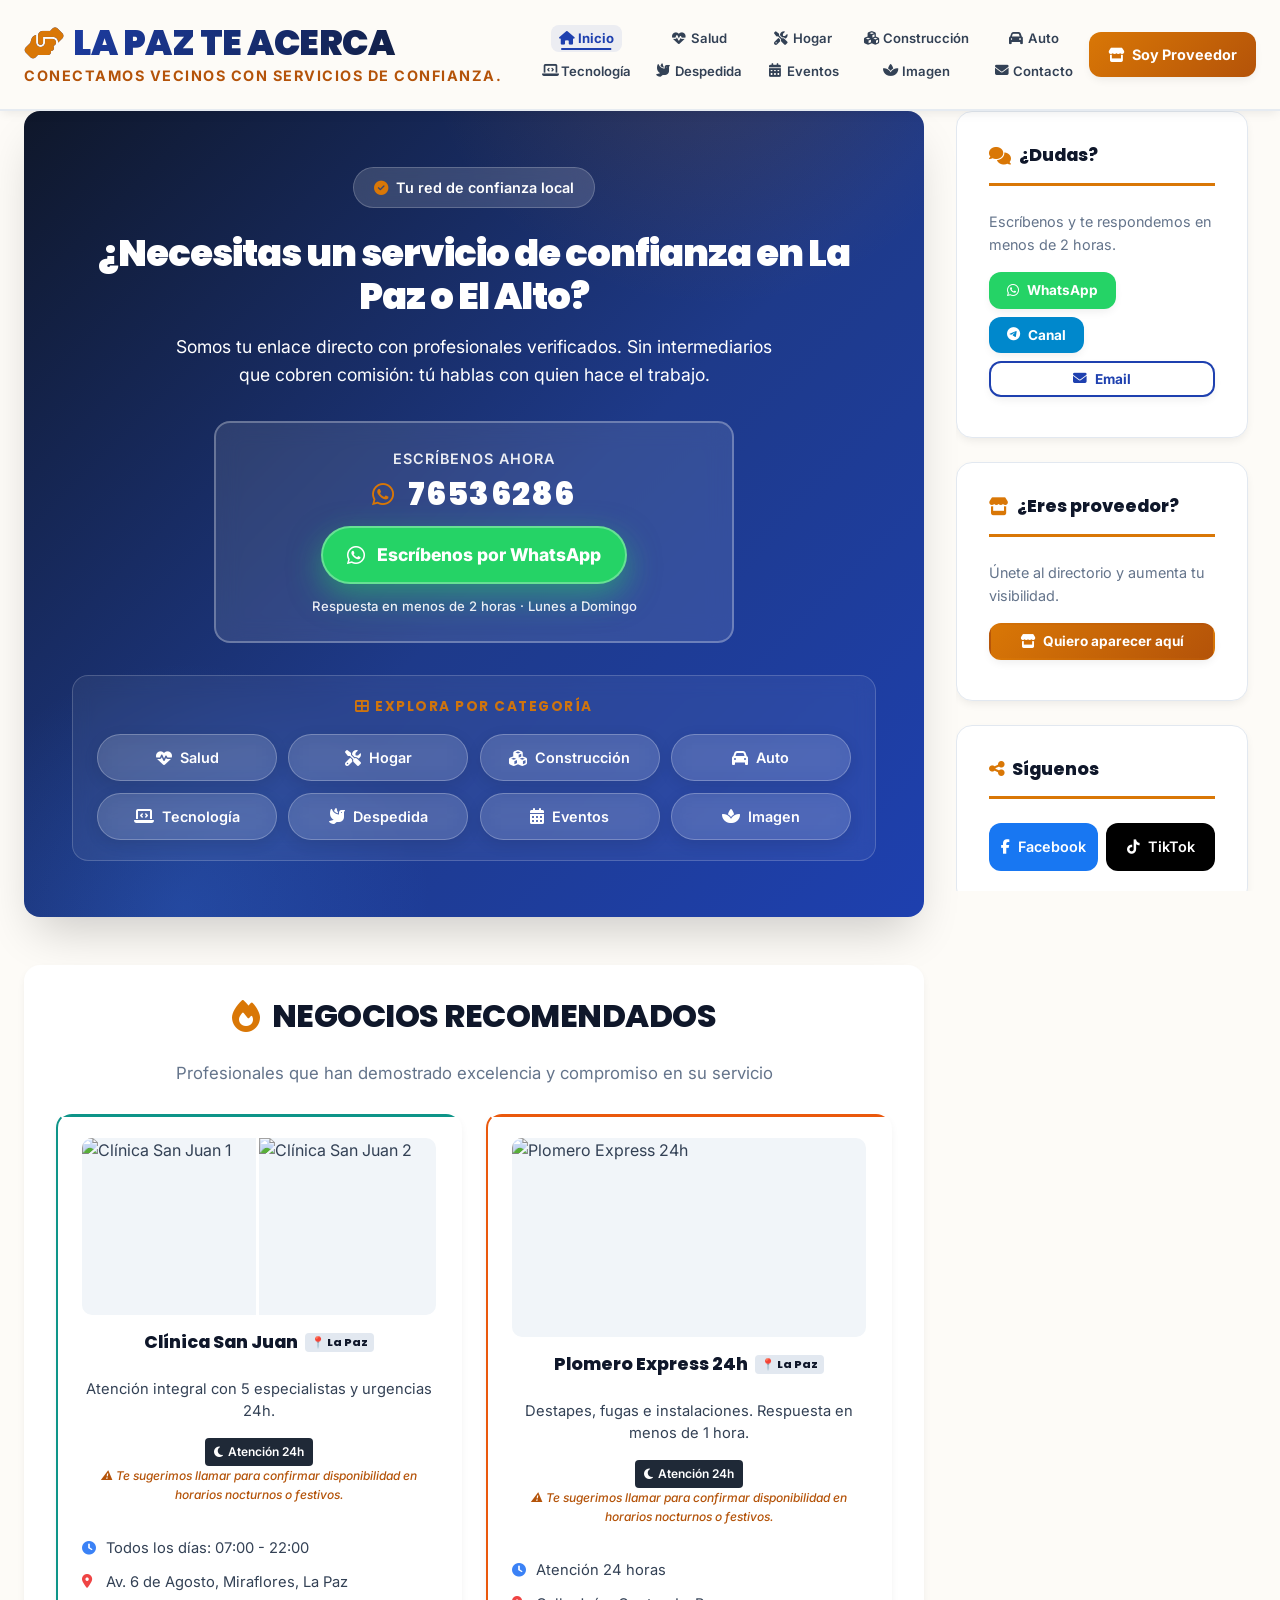
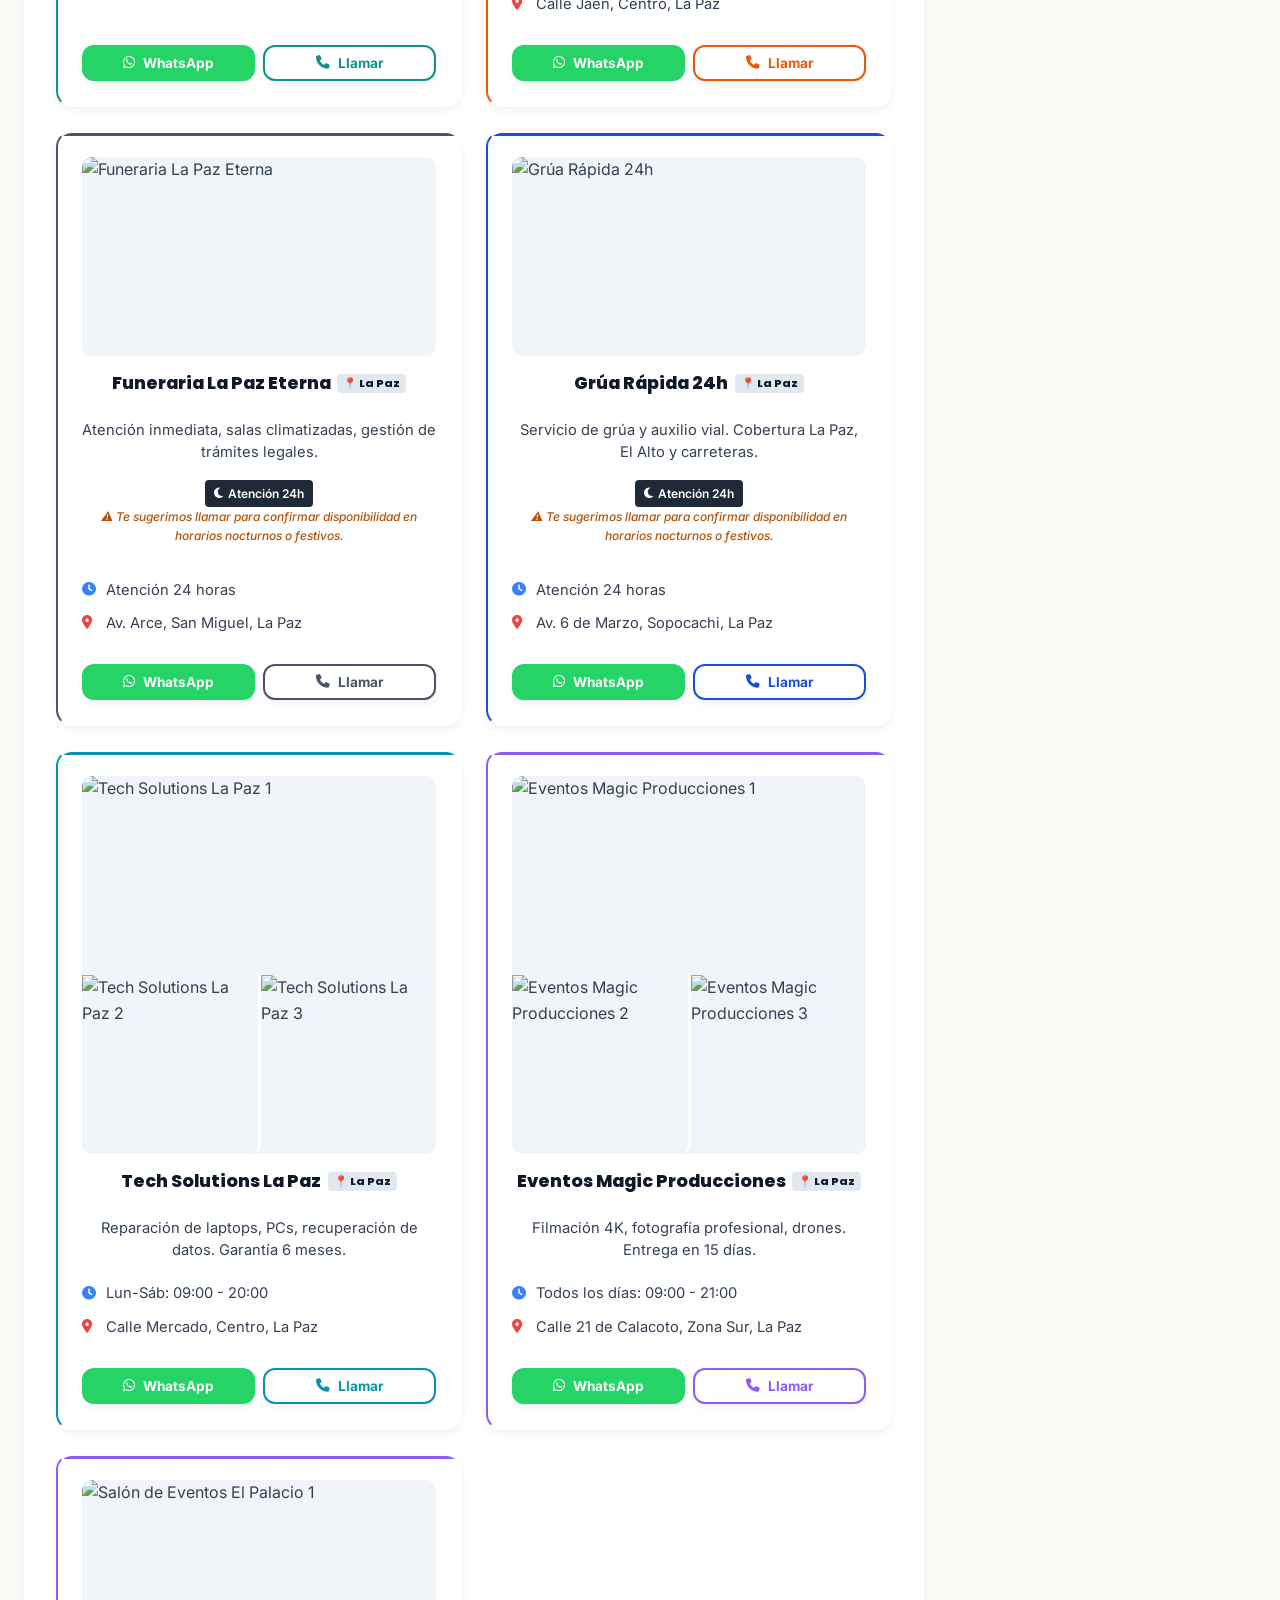
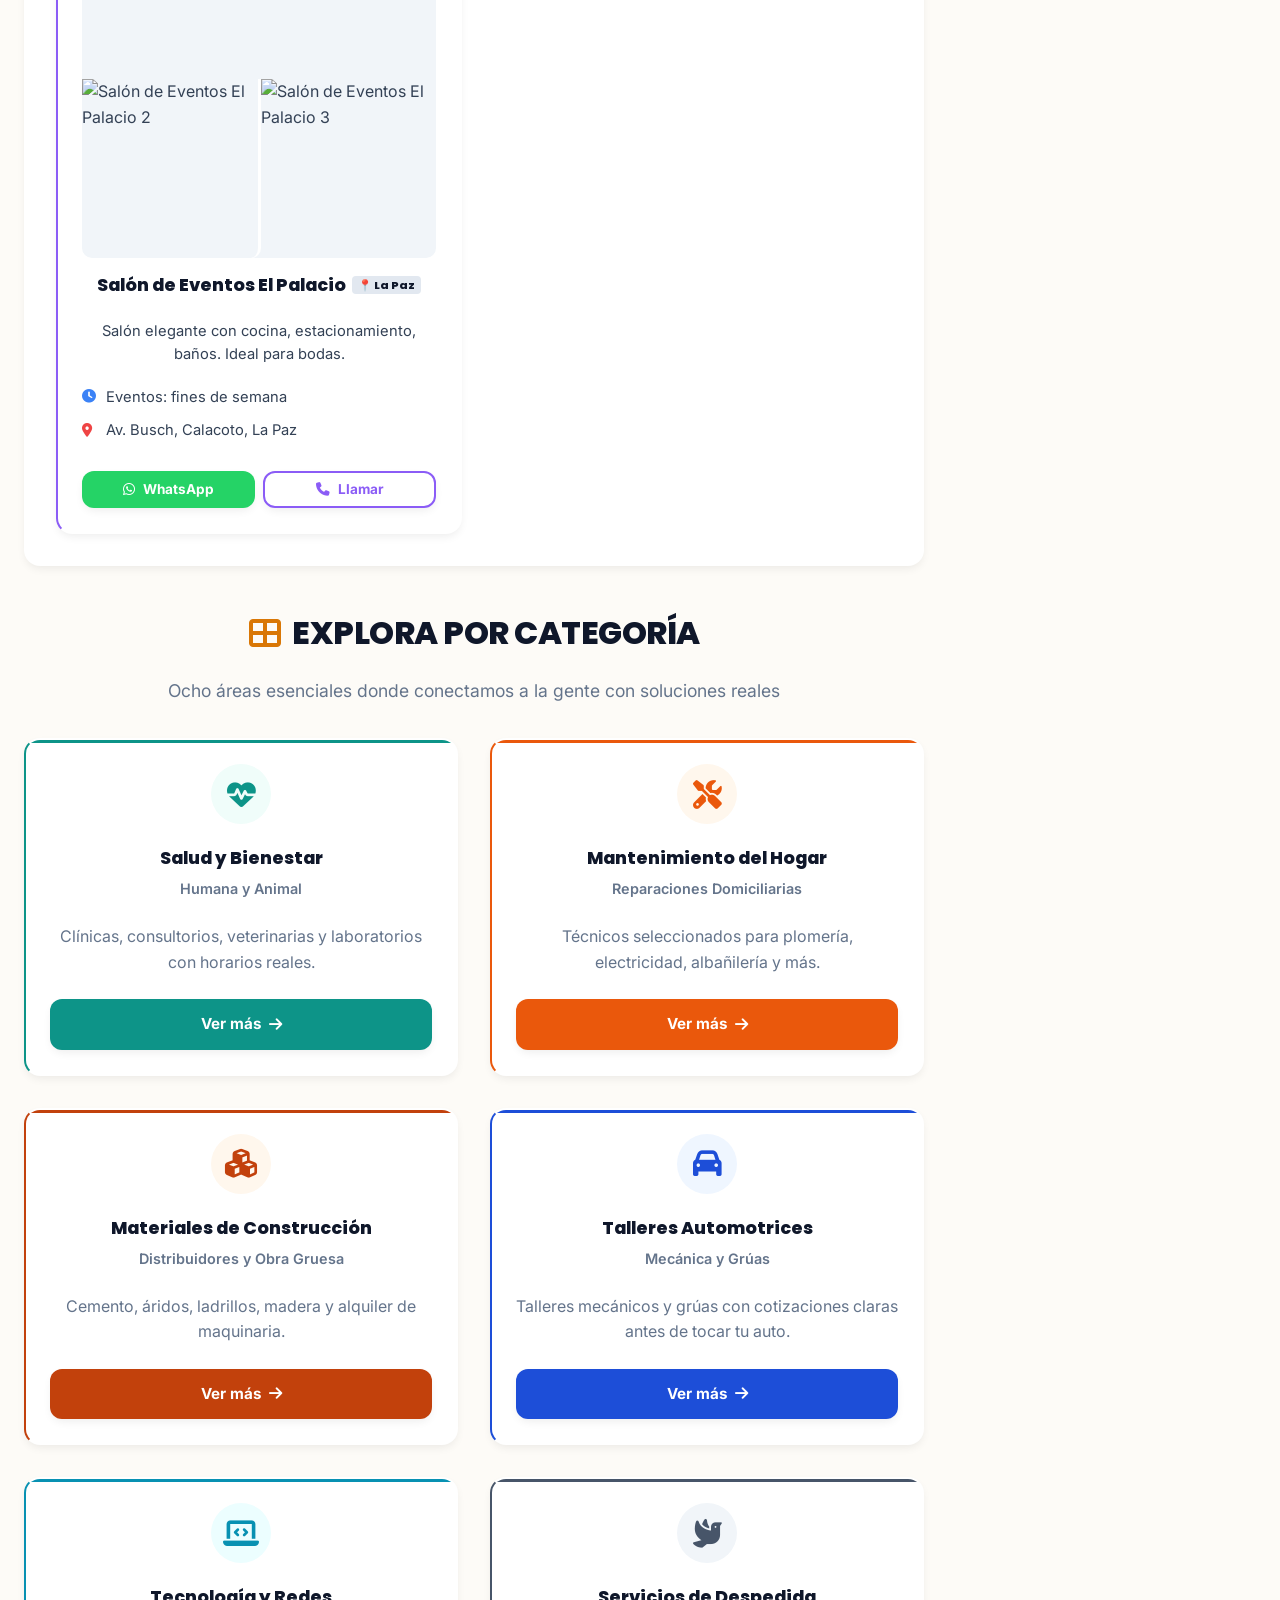
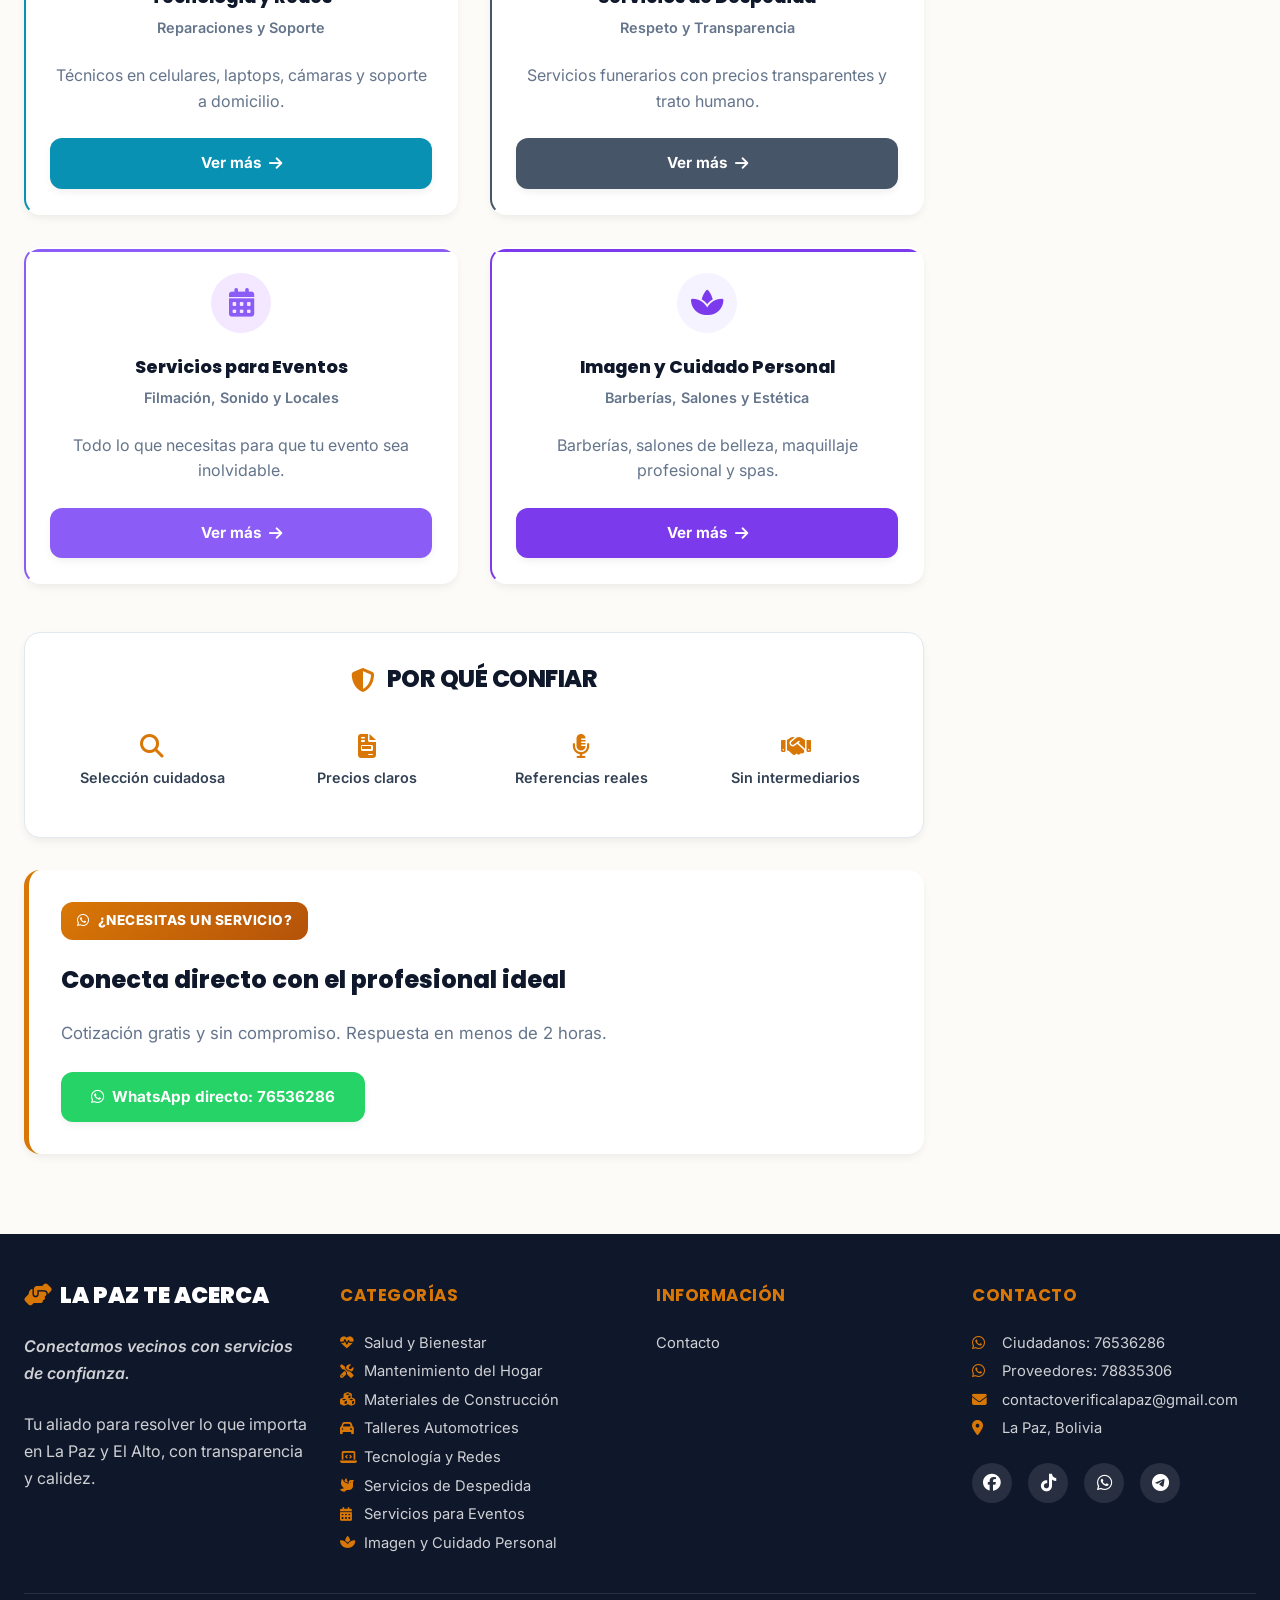
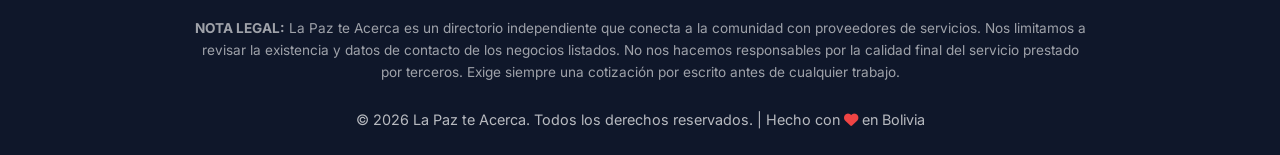
==== commit 5d996193: "v14.1 FIX: Convertir todos los HTML a UTF-8 sin BOM (arreglar tildes rotas)" ====
--- a/index.html
+++ b/index.html
@@ -3,9 +3,9 @@
 <head>
     <meta charset="UTF-8">
     <meta name="viewport" content="width=device-width, initial-scale=1.0">
-    <meta name="description" content="La Paz te Acerca - Somos tu enlace directo con servicios de confianza en La Paz y El Alto. Escribe al 76536286 y con�ctate sin intermediarios.">
+    <meta name="description" content="La Paz te Acerca - Somos tu enlace directo con servicios de confianza en La Paz y El Alto. Escribe al 76536286 y conéctate sin intermediarios.">
     <meta property="og:title" content="La Paz te Acerca | Tu enlace con servicios de confianza">
-    <meta property="og:description" content="Olv�date de buscar a ciegas. Conecta directo con profesionales recomendados en La Paz y El Alto.">
+    <meta property="og:description" content="Olvídate de buscar a ciegas. Conecta directo con profesionales recomendados en La Paz y El Alto.">
     <meta property="og:type" content="website">
     <meta property="og:url" content="https://lapazteacerca.com/">
     <meta property="og:image" content="https://lapazteacerca.com/img/og-image.jpg">
@@ -40,7 +40,7 @@
 <body>
 
     <!-- ========================================
-         HEADER DIN�MICO v13.15
+         HEADER DINÁMICO v13.15
          ======================================== -->
     <header class="header-dynamic" id="header" role="banner">
         <div class="container header-content">
@@ -51,27 +51,27 @@
                 </div>
             </a>
 
-            <button class="menu-toggle" id="menuToggle" aria-label="Abrir men�" aria-expanded="false" aria-controls="nav">
+            <button class="menu-toggle" id="menuToggle" aria-label="Abrir menú" aria-expanded="false" aria-controls="nav">
                 <span></span>
                 <span></span>
                 <span></span>
             </button>
 
-            <nav class="nav-simetrico" id="nav" role="navigation" aria-label="Navegaci�n principal">
+            <nav class="nav-simetrico" id="nav" role="navigation" aria-label="Navegación principal">
                 <div class="drawer-header">
                     <span class="drawer-title"><i class="fas fa-hands-helping"></i> La Paz te Acerca</span>
-                    <button class="drawer-close" id="drawerClose" aria-label="Cerrar men�"><i class="fas fa-times"></i></button>
+                    <button class="drawer-close" id="drawerClose" aria-label="Cerrar menú"><i class="fas fa-times"></i></button>
                 </div>
 
                 <div class="nav-row">
                     <a href="index.html" class="nav-link active" aria-current="page"><i class="fas fa-house" aria-hidden="true"></i> Inicio</a>
                     <a href="salud.html" class="nav-link"><i class="fas fa-heartbeat" aria-hidden="true"></i> Salud</a>
                     <a href="hogar.html" class="nav-link"><i class="fas fa-tools" aria-hidden="true"></i> Hogar</a>
-                    <a href="construccion.html" class="nav-link"><i class="fas fa-cubes" aria-hidden="true"></i> Construcci�n</a>
+                    <a href="construccion.html" class="nav-link"><i class="fas fa-cubes" aria-hidden="true"></i> Construcción</a>
                     <a href="automotriz.html" class="nav-link"><i class="fas fa-car" aria-hidden="true"></i> Auto</a>
                 </div>
                 <div class="nav-row">
-                    <a href="tecnologia.html" class="nav-link"><i class="fas fa-laptop-code" aria-hidden="true"></i> Tecnolog�a</a>
+                    <a href="tecnologia.html" class="nav-link"><i class="fas fa-laptop-code" aria-hidden="true"></i> Tecnología</a>
                     <a href="funerarias.html" class="nav-link"><i class="fas fa-dove" aria-hidden="true"></i> Despedida</a>
                     <a href="eventos.html" class="nav-link"><i class="fas fa-calendar-alt" aria-hidden="true"></i> Eventos</a>
                     <a href="imagen.html" class="nav-link"><i class="fas fa-spa" aria-hidden="true"></i> Imagen</a>
@@ -104,15 +104,15 @@
                         </div>
 
                         <h2 class="hero-title fade-in" id="hero-title">
-                            �Necesitas un servicio de confianza en La Paz o El Alto?
+                            ¿Necesitas un servicio de confianza en La Paz o El Alto?
                         </h2>
 
                         <p class="hero-subtitle fade-in">
-                            Somos tu enlace directo con profesionales verificados. Sin intermediarios que cobren comisi�n: t� hablas con quien hace el trabajo.
+                            Somos tu enlace directo con profesionales verificados. Sin intermediarios que cobren comisión: tú hablas con quien hace el trabajo.
                         </p>
 
                         <div class="hero-number fade-in">
-                            <p class="hero-number-label">Escr�benos ahora</p>
+                            <p class="hero-number-label">Escríbenos ahora</p>
                             <a href="https://wa.me/59176536286" class="hero-number-tel" target="_blank" rel="noopener noreferrer">
                                 <i class="fab fa-whatsapp" aria-hidden="true"></i>
                                 76536286
@@ -123,22 +123,22 @@
                                    target="_blank" 
                                    rel="noopener noreferrer">
                                     <i class="fab fa-whatsapp" aria-hidden="true"></i>
-                                    Escr�benos por WhatsApp
+                                    Escríbenos por WhatsApp
                                 </a>
                             </div>
-                            <p class="hero-number-note">Respuesta en menos de 2 horas � Lunes a Domingo</p>
+                            <p class="hero-number-note">Respuesta en menos de 2 horas · Lunes a Domingo</p>
                         </div>
 
                         <div class="hero-chips-wrapper fade-in">
                             <p class="hero-chips-title">
-                                <i class="fas fa-th-large" aria-hidden="true"></i> Explora por categor�a
+                                <i class="fas fa-th-large" aria-hidden="true"></i> Explora por categoría
                             </p>
                             <div class="hero-chips" id="heroChips">
                                 <a href="salud.html" class="chip"><i class="fas fa-heartbeat"></i> Salud</a>
                                 <a href="hogar.html" class="chip"><i class="fas fa-tools"></i> Hogar</a>
-                                <a href="construccion.html" class="chip"><i class="fas fa-cubes"></i> Construcci�n</a>
+                                <a href="construccion.html" class="chip"><i class="fas fa-cubes"></i> Construcción</a>
                                 <a href="automotriz.html" class="chip"><i class="fas fa-car"></i> Auto</a>
-                                <a href="tecnologia.html" class="chip"><i class="fas fa-laptop-code"></i> Tecnolog�a</a>
+                                <a href="tecnologia.html" class="chip"><i class="fas fa-laptop-code"></i> Tecnología</a>
                                 <a href="funerarias.html" class="chip"><i class="fas fa-dove"></i> Despedida</a>
                                 <a href="eventos.html" class="chip"><i class="fas fa-calendar-alt"></i> Eventos</a>
                                 <a href="imagen.html" class="chip"><i class="fas fa-spa"></i> Imagen</a>
@@ -166,15 +166,15 @@
                 </section>
 
                 <!-- ========================================
-                     CATEGOR�AS
+                     CATEGORÍAS
                      ======================================== -->
                 <section class="categories-section" id="categorias" aria-labelledby="categorias-title">
                     <h2 class="section-title fade-in" id="categorias-title">
                         <i class="fas fa-th-large" aria-hidden="true"></i>
-                        EXPLORA POR CATEGOR�A
+                        EXPLORA POR CATEGORÍA
                     </h2>
                     <p class="section-description fade-in">
-                        Ocho �reas esenciales donde conectamos a la gente con soluciones reales
+                        Ocho áreas esenciales donde conectamos a la gente con soluciones reales
                     </p>
                     <div class="categories-grid" id="categoriesGrid">
 
@@ -182,9 +182,9 @@
                             <div class="category-icon"><i class="fas fa-heartbeat" aria-hidden="true"></i></div>
                             <h3>Salud y Bienestar</h3>
                             <p class="category-subtitle">Humana y Animal</p>
-                            <p>Cl�nicas, consultorios, veterinarias y laboratorios con horarios reales.</p>
-                            <div class="category-actions">
-                                <a href="salud.html" class="btn btn-salud">Ver m�s <i class="fas fa-arrow-right" aria-hidden="true"></i></a>
+                            <p>Clínicas, consultorios, veterinarias y laboratorios con horarios reales.</p>
+                            <div class="category-actions">
+                                <a href="salud.html" class="btn btn-salud">Ver más <i class="fas fa-arrow-right" aria-hidden="true"></i></a>
                             </div>
                         </article>
 
@@ -192,39 +192,39 @@
                             <div class="category-icon"><i class="fas fa-tools" aria-hidden="true"></i></div>
                             <h3>Mantenimiento del Hogar</h3>
                             <p class="category-subtitle">Reparaciones Domiciliarias</p>
-                            <p>T�cnicos seleccionados para plomer�a, electricidad, alba�iler�a y m�s.</p>
-                            <div class="category-actions">
-                                <a href="hogar.html" class="btn btn-hogar">Ver m�s <i class="fas fa-arrow-right" aria-hidden="true"></i></a>
+                            <p>Técnicos seleccionados para plomería, electricidad, albañilería y más.</p>
+                            <div class="category-actions">
+                                <a href="hogar.html" class="btn btn-hogar">Ver más <i class="fas fa-arrow-right" aria-hidden="true"></i></a>
                             </div>
                         </article>
 
                         <article class="category-card category-construccion fade-in">
                             <div class="category-icon"><i class="fas fa-cubes" aria-hidden="true"></i></div>
-                            <h3>Materiales de Construcci�n</h3>
+                            <h3>Materiales de Construcción</h3>
                             <p class="category-subtitle">Distribuidores y Obra Gruesa</p>
-                            <p>Cemento, �ridos, ladrillos, madera y alquiler de maquinaria.</p>
-                            <div class="category-actions">
-                                <a href="construccion.html" class="btn btn-construccion">Ver m�s <i class="fas fa-arrow-right" aria-hidden="true"></i></a>
+                            <p>Cemento, áridos, ladrillos, madera y alquiler de maquinaria.</p>
+                            <div class="category-actions">
+                                <a href="construccion.html" class="btn btn-construccion">Ver más <i class="fas fa-arrow-right" aria-hidden="true"></i></a>
                             </div>
                         </article>
 
                         <article class="category-card category-auto fade-in">
                             <div class="category-icon"><i class="fas fa-car" aria-hidden="true"></i></div>
                             <h3>Talleres Automotrices</h3>
-                            <p class="category-subtitle">Mec�nica y Gr�as</p>
-                            <p>Talleres mec�nicos y gr�as con cotizaciones claras antes de tocar tu auto.</p>
-                            <div class="category-actions">
-                                <a href="automotriz.html" class="btn btn-auto">Ver m�s <i class="fas fa-arrow-right" aria-hidden="true"></i></a>
+                            <p class="category-subtitle">Mecánica y Grúas</p>
+                            <p>Talleres mecánicos y grúas con cotizaciones claras antes de tocar tu auto.</p>
+                            <div class="category-actions">
+                                <a href="automotriz.html" class="btn btn-auto">Ver más <i class="fas fa-arrow-right" aria-hidden="true"></i></a>
                             </div>
                         </article>
 
                         <article class="category-card category-tecnologia fade-in">
                             <div class="category-icon"><i class="fas fa-laptop-code" aria-hidden="true"></i></div>
-                            <h3>Tecnolog�a y Redes</h3>
+                            <h3>Tecnología y Redes</h3>
                             <p class="category-subtitle">Reparaciones y Soporte</p>
-                            <p>T�cnicos en celulares, laptops, c�maras y soporte a domicilio.</p>
-                            <div class="category-actions">
-                                <a href="tecnologia.html" class="btn btn-tecnologia">Ver m�s <i class="fas fa-arrow-right" aria-hidden="true"></i></a>
+                            <p>Técnicos en celulares, laptops, cámaras y soporte a domicilio.</p>
+                            <div class="category-actions">
+                                <a href="tecnologia.html" class="btn btn-tecnologia">Ver más <i class="fas fa-arrow-right" aria-hidden="true"></i></a>
                             </div>
                         </article>
 
@@ -234,27 +234,27 @@
                             <p class="category-subtitle">Respeto y Transparencia</p>
                             <p>Servicios funerarios con precios transparentes y trato humano.</p>
                             <div class="category-actions">
-                                <a href="funerarias.html" class="btn btn-funeraria">Ver m�s <i class="fas fa-arrow-right" aria-hidden="true"></i></a>
+                                <a href="funerarias.html" class="btn btn-funeraria">Ver más <i class="fas fa-arrow-right" aria-hidden="true"></i></a>
                             </div>
                         </article>
 
                         <article class="category-card category-eventos fade-in">
                             <div class="category-icon"><i class="fas fa-calendar-alt" aria-hidden="true"></i></div>
                             <h3>Servicios para Eventos</h3>
-                            <p class="category-subtitle">Filmaci�n, Sonido y Locales</p>
+                            <p class="category-subtitle">Filmación, Sonido y Locales</p>
                             <p>Todo lo que necesitas para que tu evento sea inolvidable.</p>
                             <div class="category-actions">
-                                <a href="eventos.html" class="btn btn-eventos">Ver m�s <i class="fas fa-arrow-right" aria-hidden="true"></i></a>
+                                <a href="eventos.html" class="btn btn-eventos">Ver más <i class="fas fa-arrow-right" aria-hidden="true"></i></a>
                             </div>
                         </article>
 
                         <article class="category-card category-imagen fade-in">
                             <div class="category-icon"><i class="fas fa-spa" aria-hidden="true"></i></div>
                             <h3>Imagen y Cuidado Personal</h3>
-                            <p class="category-subtitle">Barber�as, Salones y Est�tica</p>
-                            <p>Barber�as, salones de belleza, maquillaje profesional y spas.</p>
-                            <div class="category-actions">
-                                <a href="imagen.html" class="btn btn-imagen">Ver m�s <i class="fas fa-arrow-right" aria-hidden="true"></i></a>
+                            <p class="category-subtitle">Barberías, Salones y Estética</p>
+                            <p>Barberías, salones de belleza, maquillaje profesional y spas.</p>
+                            <div class="category-actions">
+                                <a href="imagen.html" class="btn btn-imagen">Ver más <i class="fas fa-arrow-right" aria-hidden="true"></i></a>
                             </div>
                         </article>
 
@@ -267,10 +267,10 @@
                 <section class="trust-bar fade-in" aria-labelledby="trust-title">
                     <h2 class="section-title" id="trust-title" style="font-size:1.5rem;">
                         <i class="fas fa-shield-alt" aria-hidden="true"></i>
-                        POR QU� CONFIAR
+                        POR QUÉ CONFIAR
                     </h2>
                     <div class="trust-grid">
-                        <div class="trust-item"><i class="fas fa-search" aria-hidden="true"></i><span>Selecci�n cuidadosa</span></div>
+                        <div class="trust-item"><i class="fas fa-search" aria-hidden="true"></i><span>Selección cuidadosa</span></div>
                         <div class="trust-item"><i class="fas fa-file-invoice" aria-hidden="true"></i><span>Precios claros</span></div>
                         <div class="trust-item"><i class="fas fa-microphone-alt" aria-hidden="true"></i><span>Referencias reales</span></div>
                         <div class="trust-item"><i class="fas fa-handshake" aria-hidden="true"></i><span>Sin intermediarios</span></div>
@@ -283,10 +283,10 @@
                 <section class="featured-section fade-in cta-final" aria-labelledby="cta-title">
                     <div class="featured-badge">
                         <i class="fab fa-whatsapp" aria-hidden="true"></i>
-                        �NECESITAS UN SERVICIO?
+                        ¿NECESITAS UN SERVICIO?
                     </div>
                     <h3 id="cta-title">Conecta directo con el profesional ideal</h3>
-                    <p>Cotizaci�n gratis y sin compromiso. Respuesta en menos de 2 horas.</p>
+                    <p>Cotización gratis y sin compromiso. Respuesta en menos de 2 horas.</p>
                     <a href="https://wa.me/59176536286?text=Hola,%20necesito%20un%20servicio"
                        class="btn btn-whatsapp"
                        target="_blank"
@@ -304,8 +304,8 @@
             <aside class="sidebar" role="complementary">
 
                 <div class="sidebar-section fade-in">
-                    <h3><i class="fas fa-comments" aria-hidden="true"></i> �Dudas?</h3>
-                    <p style="font-size:.9rem; margin-bottom:1rem;">Escr�benos y te respondemos en menos de 2 horas.</p>
+                    <h3><i class="fas fa-comments" aria-hidden="true"></i> ¿Dudas?</h3>
+                    <p style="font-size:.9rem; margin-bottom:1rem;">Escríbenos y te respondemos en menos de 2 horas.</p>
                     <div style="display:flex; gap:.5rem; flex-wrap:wrap;">
                         <a href="https://wa.me/59176536286" class="btn btn-whatsapp btn-sm" target="_blank" rel="noopener noreferrer"><i class="fab fa-whatsapp" aria-hidden="true"></i> WhatsApp</a>
                         <a href="https://t.me/verificalapaz" class="btn btn-telegram btn-sm" target="_blank" rel="noopener noreferrer"><i class="fab fa-telegram" aria-hidden="true"></i> Canal</a>
@@ -314,13 +314,13 @@
                 </div>
 
                 <div class="sidebar-section fade-in">
-                    <h3><i class="fas fa-store" aria-hidden="true"></i> �Eres proveedor?</h3>
-                    <p style="font-size:.9rem; margin-bottom:1rem;">�nete al directorio y aumenta tu visibilidad.</p>
-                    <a href="contacto.html" class="btn btn-primary btn-sm btn-block"><i class="fas fa-store" aria-hidden="true"></i> Quiero aparecer aqu�</a>
+                    <h3><i class="fas fa-store" aria-hidden="true"></i> ¿Eres proveedor?</h3>
+                    <p style="font-size:.9rem; margin-bottom:1rem;">Únete al directorio y aumenta tu visibilidad.</p>
+                    <a href="contacto.html" class="btn btn-primary btn-sm btn-block"><i class="fas fa-store" aria-hidden="true"></i> Quiero aparecer aquí</a>
                 </div>
 
                 <div class="sidebar-section fade-in">
-                    <h3><i class="fas fa-share-alt" aria-hidden="true"></i> S�guenos</h3>
+                    <h3><i class="fas fa-share-alt" aria-hidden="true"></i> Síguenos</h3>
                     <div class="social-grid">
                         <a href="https://facebook.com/ContactoverificaLaPaz" class="social-link facebook" target="_blank" rel="noopener noreferrer"><i class="fab fa-facebook-f" aria-hidden="true"></i><span>Facebook</span></a>
                         <a href="https://tiktok.com/@verifica_la_paz" class="social-link tiktok" target="_blank" rel="noopener noreferrer"><i class="fab fa-tiktok" aria-hidden="true"></i><span>TikTok</span></a>
@@ -345,13 +345,13 @@
                 </div>
 
                 <div class="footer-section">
-                    <h4>Categor�as</h4>
+                    <h4>Categorías</h4>
                     <ul>
                         <li><a href="salud.html"><i class="fas fa-heartbeat" aria-hidden="true"></i> Salud y Bienestar</a></li>
                         <li><a href="hogar.html"><i class="fas fa-tools" aria-hidden="true"></i> Mantenimiento del Hogar</a></li>
-                        <li><a href="construccion.html"><i class="fas fa-cubes" aria-hidden="true"></i> Materiales de Construcci�n</a></li>
+                        <li><a href="construccion.html"><i class="fas fa-cubes" aria-hidden="true"></i> Materiales de Construcción</a></li>
                         <li><a href="automotriz.html"><i class="fas fa-car" aria-hidden="true"></i> Talleres Automotrices</a></li>
-                        <li><a href="tecnologia.html"><i class="fas fa-laptop-code" aria-hidden="true"></i> Tecnolog�a y Redes</a></li>
+                        <li><a href="tecnologia.html"><i class="fas fa-laptop-code" aria-hidden="true"></i> Tecnología y Redes</a></li>
                         <li><a href="funerarias.html"><i class="fas fa-dove" aria-hidden="true"></i> Servicios de Despedida</a></li>
                         <li><a href="eventos.html"><i class="fas fa-calendar-alt" aria-hidden="true"></i> Servicios para Eventos</a></li>
                         <li><a href="imagen.html"><i class="fas fa-spa" aria-hidden="true"></i> Imagen y Cuidado Personal</a></li>
@@ -359,7 +359,7 @@
                 </div>
 
                 <div class="footer-section">
-                    <h4>Informaci�n</h4>
+                    <h4>Información</h4>
                     <ul><li><a href="contacto.html">Contacto</a></li></ul>
                 </div>
 
@@ -383,9 +383,9 @@
 
             <div class="footer-bottom">
                 <div class="footer-legal">
-                    <p><strong>NOTA LEGAL:</strong> La Paz te Acerca es un directorio independiente que conecta a la comunidad con proveedores de servicios. Nos limitamos a revisar la existencia y datos de contacto de los negocios listados. No nos hacemos responsables por la calidad final del servicio prestado por terceros. Exige siempre una cotizaci�n por escrito antes de cualquier trabajo.</p>
-                </div>
-                <p class="copyright">� <span id="current-year"></span> La Paz te Acerca. Todos los derechos reservados. | Hecho con <i class="fas fa-heart" aria-hidden="true"></i> en Bolivia</p>
+                    <p><strong>NOTA LEGAL:</strong> La Paz te Acerca es un directorio independiente que conecta a la comunidad con proveedores de servicios. Nos limitamos a revisar la existencia y datos de contacto de los negocios listados. No nos hacemos responsables por la calidad final del servicio prestado por terceros. Exige siempre una cotización por escrito antes de cualquier trabajo.</p>
+                </div>
+                <p class="copyright">© <span id="current-year"></span> La Paz te Acerca. Todos los derechos reservados. | Hecho con <i class="fas fa-heart" aria-hidden="true"></i> en Bolivia</p>
             </div>
         </div>
     </footer>
